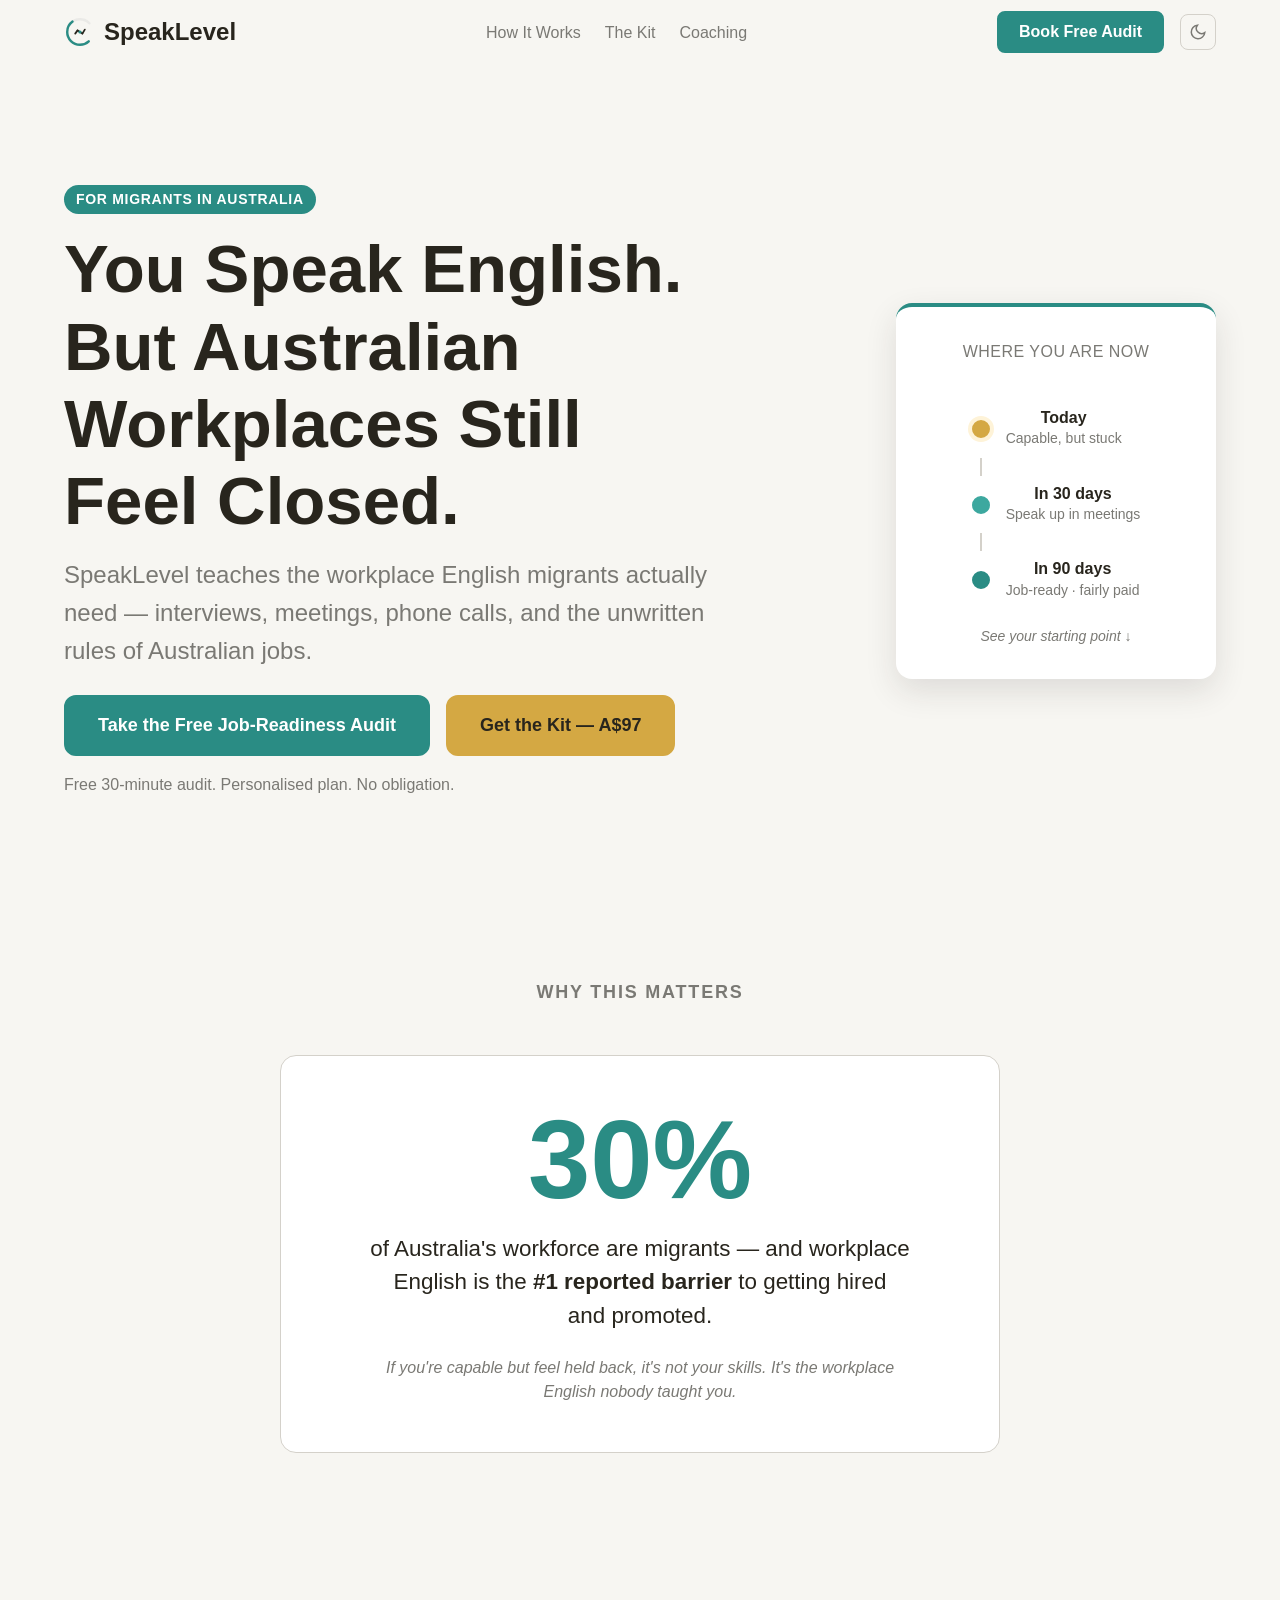
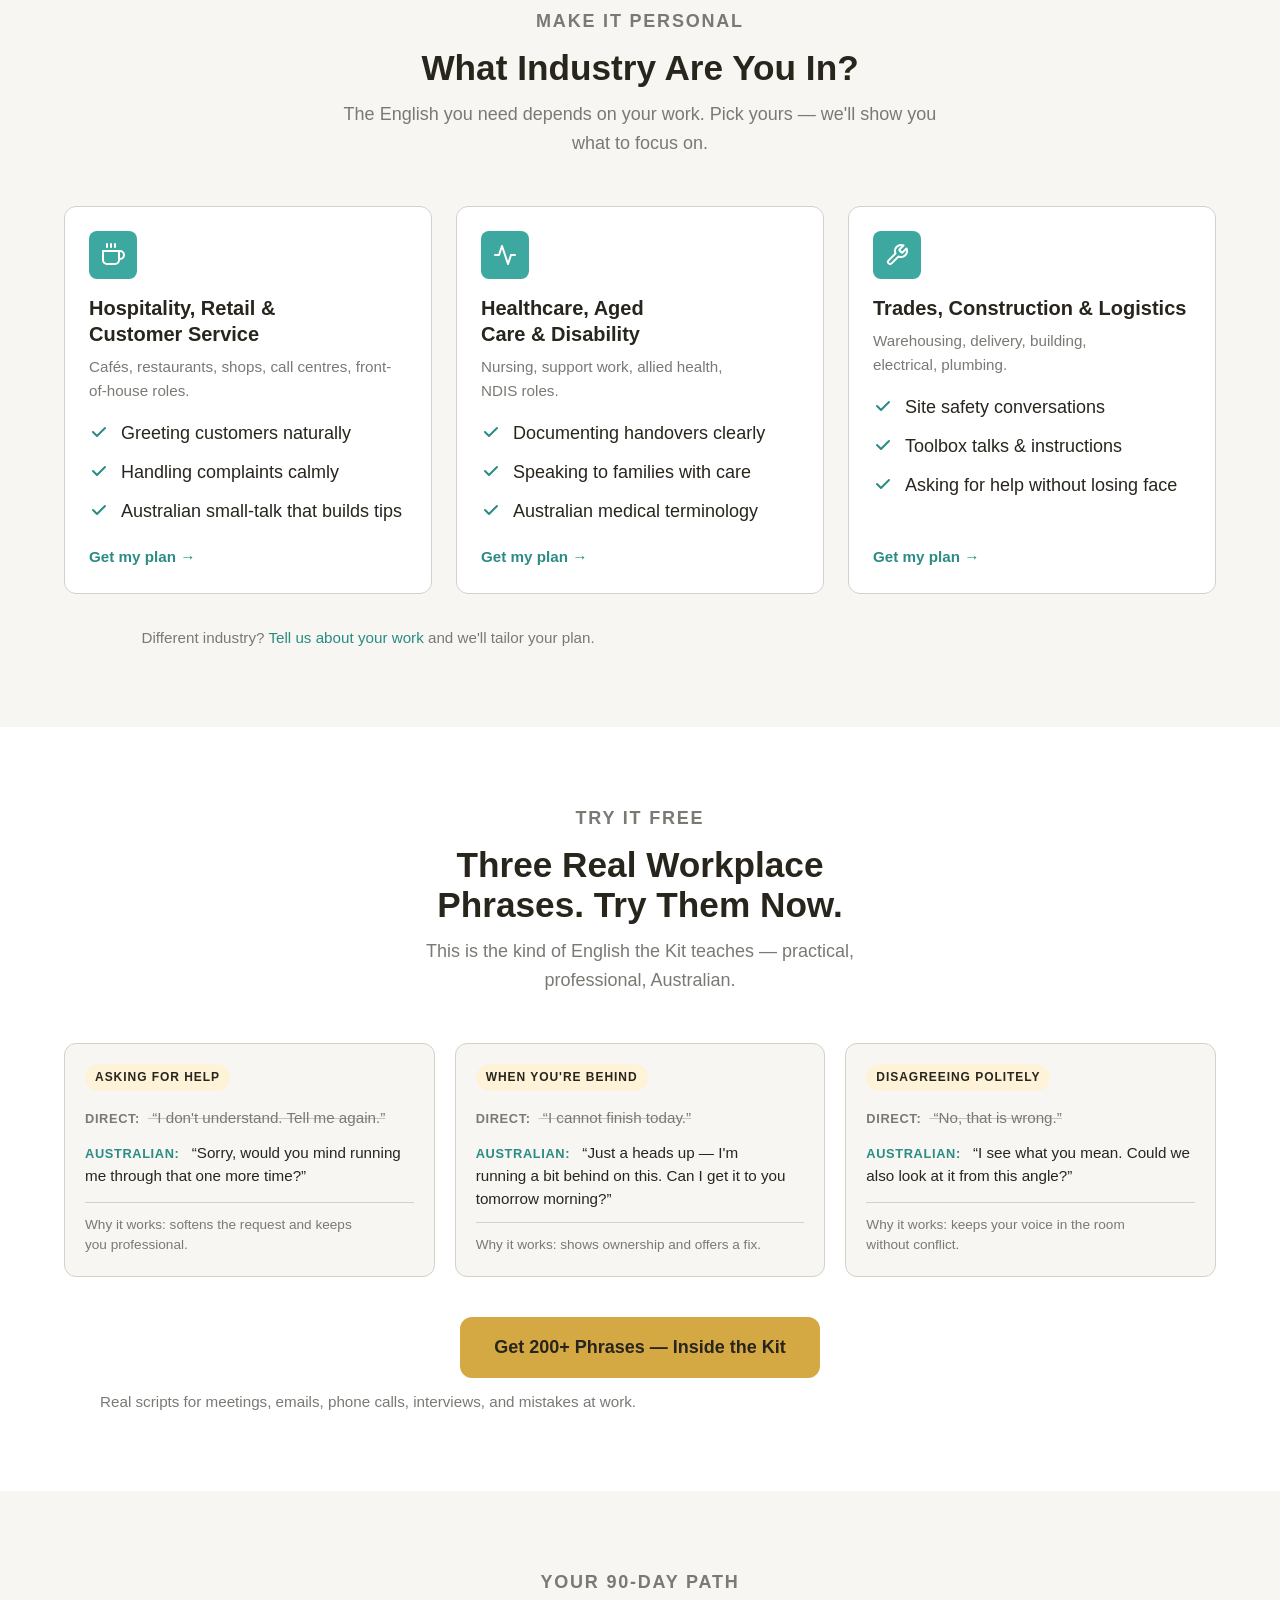
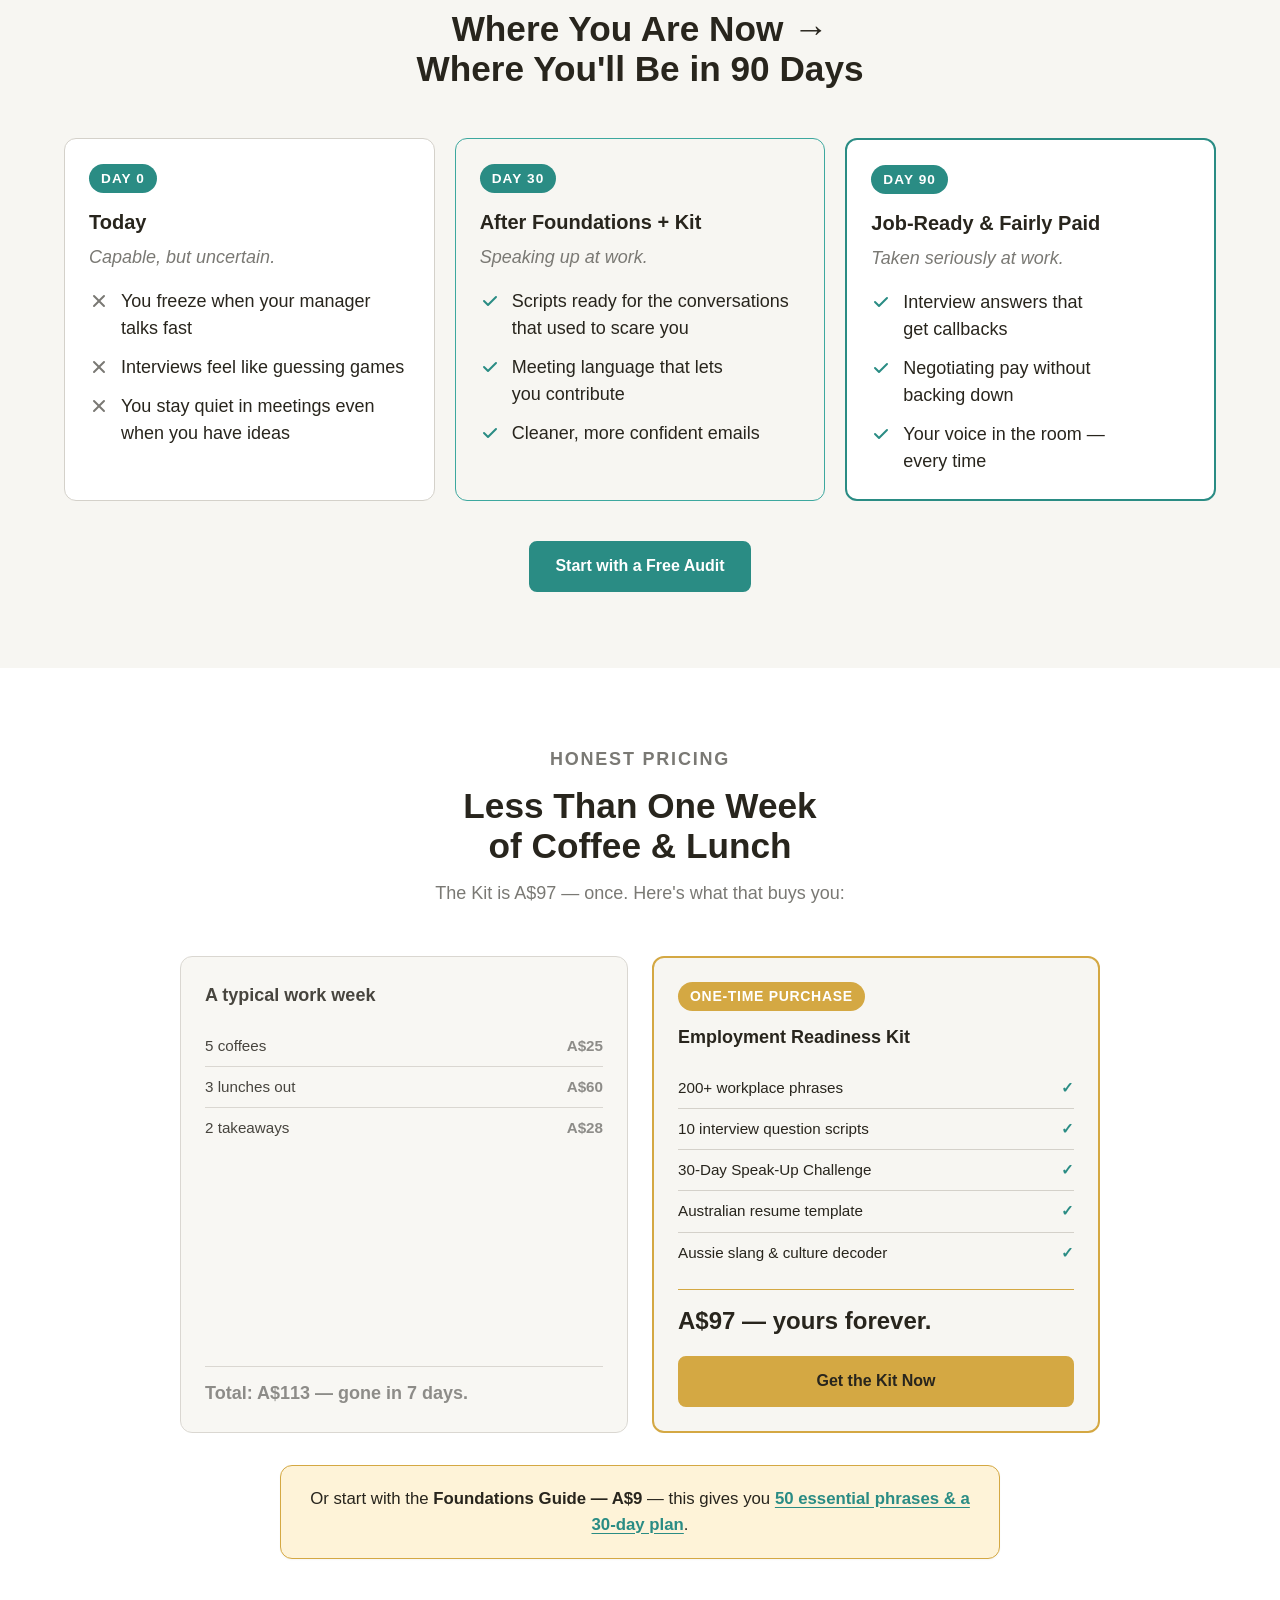
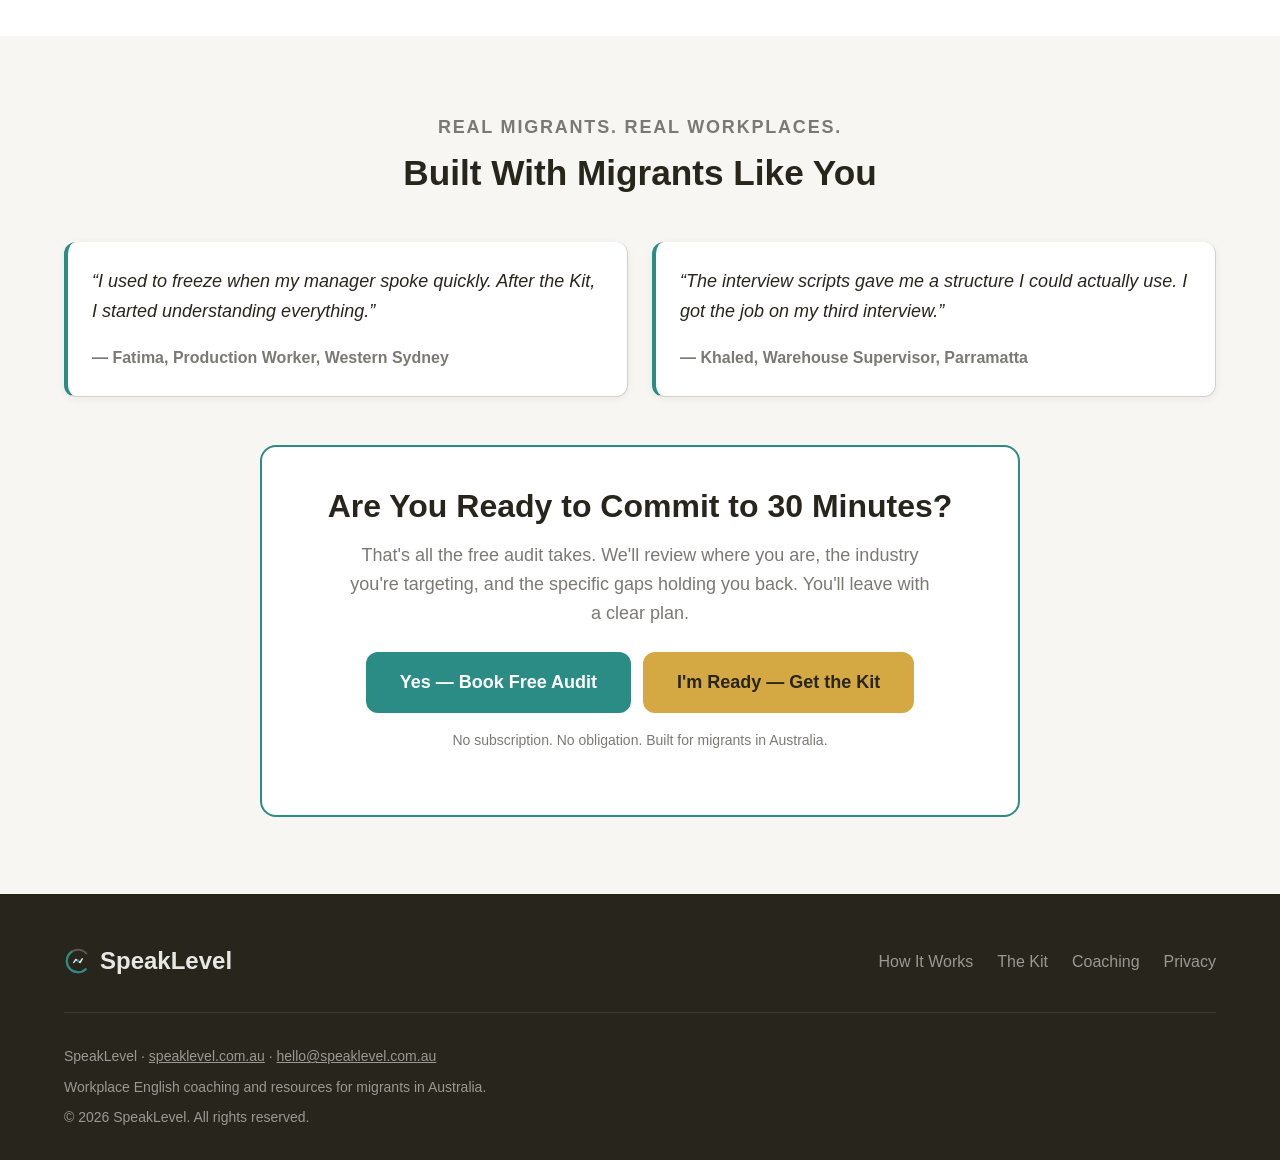
==== index.html @ ccb88ad9 "Baseline: current live speaklevel.com.au files (28 Apr 2026) Copied unchanged from cPanel public_htm" ====
<!DOCTYPE html>
<html lang="en">
<head>
  <meta charset="UTF-8">
  <meta name="viewport" content="width=device-width, initial-scale=1.0">
  <title>SpeakLevel — Workplace English for Migrants in Australia</title>
  <meta name="description" content="SpeakLevel helps migrants in Australia get job-ready with workplace English — interviews, meetings, phone calls, emails, and Australian workplace culture.">
  <meta property="og:title" content="SpeakLevel — Workplace English for Migrants in Australia">
  <meta property="og:description" content="Workplace English that gets migrants hired and fairly paid in Australia.">
  <meta property="og:type" content="website">
  <meta property="og:url" content="https://speaklevel.com.au">
  <link rel="stylesheet" href="https://api.fontshare.com/v2/css?f[]=cabinet-grotesk@500,700,800&f[]=satoshi@400,500,700&display=swap">
  <link rel="stylesheet" href="./style.css">
  <script type="application/ld+json">
  {
    "@context": "https://schema.org",
    "@type": "LocalBusiness",
    "name": "SpeakLevel",
    "url": "https://speaklevel.com.au",
    "email": "hello@speaklevel.com.au",
    "description": "Workplace English coaching and resources for migrants in Australia.",
    "areaServed": "Australia",
    "priceRange": "A$9–A$97"
  }
  </script>
</head>
<body>

  <!-- ===== NAV ===== -->
  <nav class="site-nav" aria-label="Main navigation">
    <div class="nav-inner">
      <a href="/" class="nav-logo" aria-label="SpeakLevel home">
        <svg width="32" height="32" viewBox="0 0 40 40" fill="none" aria-hidden="true">
          <circle cx="20" cy="20" r="16" fill="none" stroke="var(--color-border-strong,#ccc)" stroke-width="3" stroke-dasharray="75 26" stroke-dashoffset="-13" stroke-linecap="round" opacity="0.3"/>
          <circle cx="20" cy="20" r="16" fill="none" stroke="var(--color-primary)" stroke-width="3" stroke-dasharray="52 49" stroke-dashoffset="-13" stroke-linecap="round"/>
          <line x1="14" y1="22" x2="17" y2="18" stroke="currentColor" stroke-width="2.2" stroke-linecap="round"/>
          <line x1="17" y1="18" x2="23" y2="22" stroke="currentColor" stroke-width="2.2" stroke-linecap="round"/>
          <line x1="23" y1="22" x2="26" y2="17" stroke="currentColor" stroke-width="2.2" stroke-linecap="round"/>
          <circle cx="20" cy="20" r="2" fill="var(--color-primary)"/>
        </svg>
        <span>SpeakLevel</span>
      </a>
      <ul class="nav-links" role="list">
        <li><a href="#how-it-works">How It Works</a></li>
        <li><a href="./kit.html">The Kit</a></li>
        <li><a href="#coaching">Coaching</a></li>
      </ul>
      <div class="nav-right">
        <a href="https://calendly.com/hello-speaklevel/job-readiness-audit" target="_blank" rel="noopener noreferrer" class="btn btn--primary btn--nav">Book Free Audit</a>
        <button class="theme-toggle" data-theme-toggle aria-label="Switch to dark mode">
          <svg width="18" height="18" viewBox="0 0 24 24" fill="none" stroke="currentColor" stroke-width="2"><path d="M21 12.79A9 9 0 1 1 11.21 3 7 7 0 0 0 21 12.79z"/></svg>
        </button>
        <button class="hamburger" aria-label="Open menu" aria-expanded="false">
          <span></span><span></span><span></span>
        </button>
      </div>
    </div>
    <div class="mobile-menu" id="mobile-menu">
      <a href="#how-it-works" data-mobile-link>How It Works</a>
      <a href="./kit.html">The Kit</a>
      <a href="#coaching" data-mobile-link>Coaching</a>
      <a href="https://calendly.com/hello-speaklevel/job-readiness-audit" target="_blank" rel="noopener noreferrer">Book Free Audit</a>
    </div>
  </nav>

  <!-- ===== Booked-confirmation banner (only renders when ?booked=1 is in URL) ===== -->
  <div id="booked-banner" class="booked-banner" hidden role="status" aria-live="polite">
    <div class="booked-banner-inner">
      <span class="booked-banner-icon" aria-hidden="true">
        <svg width="22" height="22" viewBox="0 0 24 24" fill="none">
          <circle cx="12" cy="12" r="11" fill="#ffffff" opacity="0.18"/>
          <path d="M7 12.5l3.2 3.2L17 9" stroke="#ffffff" stroke-width="2.4" stroke-linecap="round" stroke-linejoin="round" fill="none"/>
        </svg>
      </span>
      <p class="booked-banner-text">
        <strong>You&rsquo;re booked.</strong> Your audit is locked in &mdash; check your email for the confirmation and calendar invite. See you on the call.
      </p>
      <button type="button" class="booked-banner-close" aria-label="Dismiss" data-booked-dismiss>&times;</button>
    </div>
  </div>

  <main>

    <!-- ===== SECTION 1: HERO — Mau Principle 1: frame problem + solution in first 3 screens ===== -->
    <section class="hero section-padding">
      <div class="container">
        <div class="hero-grid">
          <div class="hero-text">
            <span class="chip chip--teal" style="margin-bottom:var(--space-4)">For Migrants in Australia</span>
            <h1>You Speak English. But Australian Workplaces Still Feel Closed.</h1>
            <p class="hero-sub">SpeakLevel teaches the workplace English migrants actually need — interviews, meetings, phone calls, and the unwritten rules of Australian jobs.</p>
            <div class="hero-ctas">
              <a href="#audit" class="btn btn--primary btn--lg">Take the Free Job-Readiness Audit</a>
              <a href="./kit.html" class="btn btn--amber btn--lg">Get the Kit — A$97</a>
            </div>
            <p class="hero-small">Free 30-minute audit. Personalised plan. No obligation.</p>
          </div>
          <div class="hero-visual">
            <div class="hero-gauge-card">
              <p class="hero-gauge-label">Where You Are Now</p>
              <div class="hero-journey">
                <div class="hero-journey-row">
                  <span class="hero-journey-dot hero-journey-dot--current"></span>
                  <div class="hero-journey-text">
                    <span class="hero-journey-title">Today</span>
                    <span class="hero-journey-sub">Capable, but stuck</span>
                  </div>
                </div>
                <div class="hero-journey-line"></div>
                <div class="hero-journey-row">
                  <span class="hero-journey-dot hero-journey-dot--mid"></span>
                  <div class="hero-journey-text">
                    <span class="hero-journey-title">In 30 days</span>
                    <span class="hero-journey-sub">Speak up in meetings</span>
                  </div>
                </div>
                <div class="hero-journey-line"></div>
                <div class="hero-journey-row">
                  <span class="hero-journey-dot hero-journey-dot--end"></span>
                  <div class="hero-journey-text">
                    <span class="hero-journey-title">In 90 days</span>
                    <span class="hero-journey-sub">Job-ready &middot; fairly paid</span>
                  </div>
                </div>
              </div>
              <p class="hero-gauge-prompt">See your starting point &darr;</p>
            </div>
          </div>
        </div>
      </div>
    </section>

    <!-- ===== SECTION 2: AHA STAT — Mau Principle 2: aha moment in under 1 minute ===== -->
    <section class="aha-stat section-padding">
      <div class="container container--narrow">
        <div class="section-header">
          <p class="eyebrow">Why This Matters</p>
        </div>
        <div class="aha-card">
          <p class="aha-big">30%</p>
          <p class="aha-text">of Australia's workforce are migrants — and workplace English is the <strong>#1 reported barrier</strong> to getting hired and promoted.</p>
          <p class="aha-attrib">If you're capable but feel held back, it's not your skills. It's the workplace English nobody taught you.</p>
        </div>
      </div>
    </section>

    <!-- ===== SECTION 3: REFLECTIVE QUESTION — Mau Principles 3+4: make user convince themselves + reflect ===== -->
    <section id="industries" class="industries section-padding">
      <div class="container">
        <div class="section-header">
          <p class="eyebrow">Make It Personal</p>
          <h2>What Industry Are You In?</h2>
          <p>The English you need depends on your work. Pick yours — we'll show you what to focus on.</p>
        </div>
        <div class="industries-grid">

          <a href="./intake.html?industry=hospitality" class="industry-card">
            <div class="industry-icon" aria-hidden="true">
              <svg viewBox="0 0 24 24" fill="none" stroke="currentColor" stroke-width="2" stroke-linecap="round" stroke-linejoin="round"><path d="M18 8h1a4 4 0 010 8h-1"/><path d="M2 8h16v9a4 4 0 01-4 4H6a4 4 0 01-4-4V8z"/><line x1="6" y1="1" x2="6" y2="4"/><line x1="10" y1="1" x2="10" y2="4"/><line x1="14" y1="1" x2="14" y2="4"/></svg>
            </div>
            <h3>Hospitality, Retail &amp; Customer Service</h3>
            <p>Cafés, restaurants, shops, call centres, front-of-house roles.</p>
            <ul class="check-list" role="list">
              <li>Greeting customers naturally</li>
              <li>Handling complaints calmly</li>
              <li>Australian small-talk that builds tips</li>
            </ul>
            <span class="industry-cta">Get my plan <span aria-hidden="true">&rarr;</span></span>
          </a>

          <a href="./intake.html?industry=healthcare" class="industry-card">
            <div class="industry-icon" aria-hidden="true">
              <svg viewBox="0 0 24 24" fill="none" stroke="currentColor" stroke-width="2" stroke-linecap="round" stroke-linejoin="round"><path d="M22 12h-4l-3 9L9 3l-3 9H2"/></svg>
            </div>
            <h3>Healthcare, Aged Care &amp; Disability</h3>
            <p>Nursing, support work, allied health, NDIS roles.</p>
            <ul class="check-list" role="list">
              <li>Documenting handovers clearly</li>
              <li>Speaking to families with care</li>
              <li>Australian medical terminology</li>
            </ul>
            <span class="industry-cta">Get my plan <span aria-hidden="true">&rarr;</span></span>
          </a>

          <a href="./intake.html?industry=trades" class="industry-card">
            <div class="industry-icon" aria-hidden="true">
              <svg viewBox="0 0 24 24" fill="none" stroke="currentColor" stroke-width="2" stroke-linecap="round" stroke-linejoin="round"><path d="M14.7 6.3a1 1 0 000 1.4l1.6 1.6a1 1 0 001.4 0l3.77-3.77a6 6 0 01-7.94 7.94l-6.91 6.91a2.12 2.12 0 01-3-3l6.91-6.91a6 6 0 017.94-7.94l-3.76 3.76z"/></svg>
            </div>
            <h3>Trades, Construction &amp; Logistics</h3>
            <p>Warehousing, delivery, building, electrical, plumbing.</p>
            <ul class="check-list" role="list">
              <li>Site safety conversations</li>
              <li>Toolbox talks &amp; instructions</li>
              <li>Asking for help without losing face</li>
            </ul>
            <span class="industry-cta">Get my plan <span aria-hidden="true">&rarr;</span></span>
          </a>

        </div>
        <p class="industries-other">Different industry? <a href="./intake.html">Tell us about your work</a> and we'll tailor your plan.</p>
      </div>
    </section>

    <!-- ===== SECTION 4: TRY THE PRODUCT — Mau Principle 5: let user try main feature during onboarding ===== -->
    <section id="audit" class="try-product section-padding">
      <div class="container">
        <div class="section-header">
          <p class="eyebrow">Try It Free</p>
          <h2>Three Real Workplace Phrases. Try Them Now.</h2>
          <p>This is the kind of English the Kit teaches — practical, professional, Australian.</p>
        </div>
        <div class="try-grid">

          <div class="try-card">
            <span class="try-tag">Asking for help</span>
            <p class="try-phrase-bad"><span class="try-label">Direct:</span> &ldquo;I don't understand. Tell me again.&rdquo;</p>
            <p class="try-phrase-good"><span class="try-label">Australian:</span> &ldquo;Sorry, would you mind running me through that one more time?&rdquo;</p>
            <p class="try-why">Why it works: softens the request and keeps you professional.</p>
          </div>

          <div class="try-card">
            <span class="try-tag">When you're behind</span>
            <p class="try-phrase-bad"><span class="try-label">Direct:</span> &ldquo;I cannot finish today.&rdquo;</p>
            <p class="try-phrase-good"><span class="try-label">Australian:</span> &ldquo;Just a heads up — I'm running a bit behind on this. Can I get it to you tomorrow morning?&rdquo;</p>
            <p class="try-why">Why it works: shows ownership and offers a fix.</p>
          </div>

          <div class="try-card">
            <span class="try-tag">Disagreeing politely</span>
            <p class="try-phrase-bad"><span class="try-label">Direct:</span> &ldquo;No, that is wrong.&rdquo;</p>
            <p class="try-phrase-good"><span class="try-label">Australian:</span> &ldquo;I see what you mean. Could we also look at it from this angle?&rdquo;</p>
            <p class="try-why">Why it works: keeps your voice in the room without conflict.</p>
          </div>

        </div>
        <div class="try-cta-row">
          <a href="./kit.html" class="btn btn--amber btn--lg">Get 200+ Phrases — Inside the Kit</a>
          <p class="try-cta-sub">Real scripts for meetings, emails, phone calls, interviews, and mistakes at work.</p>
        </div>
      </div>
    </section>

    <!-- ===== SECTION 5: JOURNEY SUMMARY — Mau Principle 7: where you are → where you're going ===== -->
    <section id="how-it-works" class="journey section-padding">
      <div class="container">
        <div class="section-header">
          <p class="eyebrow">Your 90-Day Path</p>
          <h2>Where You Are Now &rarr; Where You'll Be in 90 Days</h2>
        </div>
        <div class="journey-grid">

          <div class="journey-stage">
            <span class="journey-stage-num">Day 0</span>
            <h3>Today</h3>
            <p class="journey-stage-mood">Capable, but uncertain.</p>
            <ul class="check-list check-list--grey" role="list">
              <li>You freeze when your manager talks fast</li>
              <li>Interviews feel like guessing games</li>
              <li>You stay quiet in meetings even when you have ideas</li>
            </ul>
          </div>

          <div class="journey-stage journey-stage--mid">
            <span class="journey-stage-num">Day 30</span>
            <h3>After Foundations + Kit</h3>
            <p class="journey-stage-mood">Speaking up at work.</p>
            <ul class="check-list" role="list">
              <li>Scripts ready for the conversations that used to scare you</li>
              <li>Meeting language that lets you contribute</li>
              <li>Cleaner, more confident emails</li>
            </ul>
          </div>

          <div class="journey-stage journey-stage--end">
            <span class="journey-stage-num">Day 90</span>
            <h3>Job-Ready &amp; Fairly Paid</h3>
            <p class="journey-stage-mood">Taken seriously at work.</p>
            <ul class="check-list" role="list">
              <li>Interview answers that get callbacks</li>
              <li>Negotiating pay without backing down</li>
              <li>Your voice in the room — every time</li>
            </ul>
          </div>

        </div>
        <div style="text-align:center; margin-top:var(--space-10)">
          <a href="https://calendly.com/hello-speaklevel/job-readiness-audit" target="_blank" rel="noopener noreferrer" class="btn btn--primary">Start with a Free Audit</a>
        </div>
      </div>
    </section>

    <!-- ===== SECTION 6: COST COMPARISON — Mau Principle 8: tell upfront it's paid + compare to familiar cost ===== -->
    <section class="cost-compare section-padding">
      <div class="container">
        <div class="section-header">
          <p class="eyebrow">Honest Pricing</p>
          <h2>Less Than One Week of Coffee &amp; Lunch</h2>
          <p>The Kit is A$97 — once. Here's what that buys you:</p>
        </div>
        <div class="cost-grid">

          <div class="cost-card cost-card--muted">
            <p class="cost-label">A typical work week</p>
            <ul class="cost-list" role="list">
              <li><span class="cost-item">5 coffees</span><span class="cost-amount">A$25</span></li>
              <li><span class="cost-item">3 lunches out</span><span class="cost-amount">A$60</span></li>
              <li><span class="cost-item">2 takeaways</span><span class="cost-amount">A$28</span></li>
            </ul>
            <p class="cost-total">Total: A$113 — gone in 7 days.</p>
          </div>

          <div class="cost-card cost-card--featured">
            <span class="chip chip--amber">One-Time Purchase</span>
            <p class="cost-label">Employment Readiness Kit</p>
            <ul class="cost-list" role="list">
              <li><span class="cost-item">200+ workplace phrases</span><span class="cost-check">&#10003;</span></li>
              <li><span class="cost-item">10 interview question scripts</span><span class="cost-check">&#10003;</span></li>
              <li><span class="cost-item">30-Day Speak-Up Challenge</span><span class="cost-check">&#10003;</span></li>
              <li><span class="cost-item">Australian resume template</span><span class="cost-check">&#10003;</span></li>
              <li><span class="cost-item">Aussie slang &amp; culture decoder</span><span class="cost-check">&#10003;</span></li>
            </ul>
            <p class="cost-total cost-total--featured">A$97 — yours forever.</p>
            <a href="./kit.html" class="btn btn--amber btn--full">Get the Kit Now</a>
          </div>

        </div>
        <div class="cost-foot-card">
          <p class="cost-foot-text">Or start with the <strong>Foundations Guide &mdash; A$9</strong> &mdash; this gives you <a href="https://payhip.com/b/gx4bk" target="_blank" rel="noopener noreferrer">50 essential phrases &amp; a 30-day plan</a>.</p>
        </div>
      </div>
    </section>

    <!-- ===== SECTION 7: SOCIAL PROOF + COMMITMENT — Mau Principle 9: end with social proof ===== -->
    <section id="coaching" class="proof-commit section-padding">
      <div class="container">
        <div class="section-header">
          <p class="eyebrow">Real Migrants. Real Workplaces.</p>
          <h2>Built With Migrants Like You</h2>
        </div>

        <div class="testimonials-grid">
          <div class="card card--teal-left testimonial-card">
            <blockquote>&ldquo;I used to freeze when my manager spoke quickly. After the Kit, I started understanding everything.&rdquo;</blockquote>
            <cite>— Fatima, Production Worker, Western Sydney</cite>
          </div>
          <div class="card card--teal-left testimonial-card">
            <blockquote>&ldquo;The interview scripts gave me a structure I could actually use. I got the job on my third interview.&rdquo;</blockquote>
            <cite>— Khaled, Warehouse Supervisor, Parramatta</cite>
          </div>
        </div>

        <div class="commit-card">
          <h3>Are You Ready to Commit to 30 Minutes?</h3>
          <p>That's all the free audit takes. We'll review where you are, the industry you're targeting, and the specific gaps holding you back. You'll leave with a clear plan.</p>
          <div class="final-cta-buttons">
            <a href="https://calendly.com/hello-speaklevel/job-readiness-audit" target="_blank" rel="noopener noreferrer" class="btn btn--primary btn--lg">Yes — Book Free Audit</a>
            <a href="./kit.html" class="btn btn--amber btn--lg">I'm Ready — Get the Kit</a>
          </div>
          <p class="commit-foot">No subscription. No obligation. Built for migrants in Australia.</p>
        </div>

      </div>
    </section>

  </main>

  <!-- ===== FOOTER ===== -->
  <footer class="site-footer">
    <div class="container">
      <div class="footer-top">
        <a href="/" class="footer-logo" aria-label="SpeakLevel home">
          <svg width="28" height="28" viewBox="0 0 40 40" fill="none" aria-hidden="true">
            <circle cx="20" cy="20" r="16" fill="none" stroke="var(--color-border-strong,#ccc)" stroke-width="3" stroke-dasharray="75 26" stroke-dashoffset="-13" stroke-linecap="round" opacity="0.3"/>
            <circle cx="20" cy="20" r="16" fill="none" stroke="var(--color-primary)" stroke-width="3" stroke-dasharray="52 49" stroke-dashoffset="-13" stroke-linecap="round"/>
            <line x1="14" y1="22" x2="17" y2="18" stroke="currentColor" stroke-width="2.2" stroke-linecap="round"/>
            <line x1="17" y1="18" x2="23" y2="22" stroke="currentColor" stroke-width="2.2" stroke-linecap="round"/>
            <line x1="23" y1="22" x2="26" y2="17" stroke="currentColor" stroke-width="2.2" stroke-linecap="round"/>
            <circle cx="20" cy="20" r="2" fill="var(--color-primary)"/>
          </svg>
          <span>SpeakLevel</span>
        </a>
        <ul class="footer-links" role="list">
          <li><a href="#how-it-works">How It Works</a></li>
          <li><a href="./kit.html">The Kit</a></li>
          <li><a href="#coaching">Coaching</a></li>
          <li><a href="#">Privacy</a></li>
        </ul>
      </div>
      <div class="footer-bottom">
        <p>SpeakLevel &middot; <a href="https://speaklevel.com.au" target="_blank" rel="noopener noreferrer">speaklevel.com.au</a> &middot; <a href="mailto:hello@speaklevel.com.au">hello@speaklevel.com.au</a></p>
        <p>Workplace English coaching and resources for migrants in Australia.</p>
        <p>&copy; 2026 SpeakLevel. All rights reserved.</p>
      </div>
    </div>
  </footer>

  <script src="./app.js" defer></script>
</body>
</html>
---- style.css ----
/* =============================================
   SPEAKLEVEL — style.css
   ============================================= */

/* ----- 1. DESIGN TOKENS ----- */
:root {
  /* Type scale */
  --text-xs: clamp(0.75rem, 0.7rem + 0.25vw, 0.875rem);
  --text-sm: clamp(0.875rem, 0.8rem + 0.35vw, 1rem);
  --text-base: clamp(1rem, 0.95rem + 0.25vw, 1.125rem);
  --text-lg: clamp(1.125rem, 1rem + 0.75vw, 1.5rem);
  --text-xl: clamp(1.5rem, 1.2rem + 1.25vw, 2.25rem);
  --text-2xl: clamp(2rem, 1.2rem + 2.5vw, 3.5rem);
  --text-3xl: clamp(2.5rem, 1rem + 4vw, 5rem);

  /* Spacing (4px base) */
  --space-1: 0.25rem;
  --space-2: 0.5rem;
  --space-3: 0.75rem;
  --space-4: 1rem;
  --space-5: 1.25rem;
  --space-6: 1.5rem;
  --space-8: 2rem;
  --space-10: 2.5rem;
  --space-12: 3rem;
  --space-16: 4rem;
  --space-20: 5rem;
  --space-24: 6rem;
  --space-32: 8rem;

  /* Fonts */
  --font-display: 'Cabinet Grotesk', 'Inter', sans-serif;
  --font-body: 'Satoshi', 'Inter', sans-serif;

  /* Radius */
  --radius-sm: 0.375rem;
  --radius-md: 0.5rem;
  --radius-lg: 0.75rem;
  --radius-xl: 1rem;
  --radius-full: 9999px;

  /* Transitions */
  --transition-interactive: 180ms cubic-bezier(0.16, 1, 0.3, 1);
  --transition-smooth: 350ms cubic-bezier(0.16, 1, 0.3, 1);

  /* Content widths */
  --content-narrow: 640px;
  --content-default: 960px;
  --content-wide: 1200px;
}

/* ----- LIGHT MODE TOKENS ----- */
:root,
[data-theme="light"] {
  --color-bg: #F7F6F2;
  --color-surface: #FFFFFF;
  --color-surface-alt: #F7F6F2;
  --color-teal-wash: #E6F2F0;
  --color-teal-wash-deep: #CCDEDA;
  --color-text: #28251D;
  --color-text-muted: #7A7974;
  --color-text-inverse: #FFFFFF;
  --color-primary: #2A8C84;
  --color-primary-light: #3DA89F;
  --color-primary-hover: #237a73;
  --color-amber: #D4A843;
  --color-amber-hover: #bf962f;
  --color-amber-light: #FEF3D8;
  --color-border: #D4D1CA;
  --color-footer-bg: #28251D;
  --color-footer-text: #E8E7E4;
  --color-footer-muted: #9A9891;

  --shadow-sm: 0 1px 3px rgba(40, 37, 29, 0.06);
  --shadow-md: 0 4px 12px rgba(40, 37, 29, 0.08);
  --shadow-lg: 0 12px 32px rgba(40, 37, 29, 0.12);
  --shadow-card: 0 2px 8px rgba(40, 37, 29, 0.06);
  --shadow-card-hover: 0 8px 24px rgba(40, 37, 29, 0.1);
}

/* ----- 2. DARK MODE TOKEN OVERRIDES ----- */
[data-theme="dark"] {
  --color-bg: #171614;
  --color-surface: #1C1B19;
  --color-surface-alt: #1C1B19;
  --color-teal-wash: #1a2625;
  --color-teal-wash-deep: #1e2d2b;
  --color-text: #CDCCCA;
  --color-text-muted: #797876;
  --color-text-inverse: #171614;
  --color-primary: #4FA8A3;
  --color-primary-light: #5fbdb7;
  --color-primary-hover: #3d9690;
  --color-amber: #E8AF34;
  --color-amber-hover: #d49e26;
  --color-amber-light: #2d2618;
  --color-border: #393836;
  --color-footer-bg: #111110;
  --color-footer-text: #CDCCCA;
  --color-footer-muted: #5a5957;

  --shadow-sm: 0 1px 3px rgba(0, 0, 0, 0.2);
  --shadow-md: 0 4px 12px rgba(0, 0, 0, 0.3);
  --shadow-lg: 0 12px 32px rgba(0, 0, 0, 0.4);
  --shadow-card: 0 2px 8px rgba(0, 0, 0, 0.2);
  --shadow-card-hover: 0 8px 24px rgba(0, 0, 0, 0.35);
}

/* ----- 3. SYSTEM PREFERENCE FALLBACK ----- */
@media (prefers-color-scheme: dark) {
  :root:not([data-theme]) {
    --color-bg: #171614;
    --color-surface: #1C1B19;
    --color-surface-alt: #1C1B19;
    --color-teal-wash: #1a2625;
    --color-teal-wash-deep: #1e2d2b;
    --color-text: #CDCCCA;
    --color-text-muted: #797876;
    --color-text-inverse: #171614;
    --color-primary: #4FA8A3;
    --color-primary-light: #5fbdb7;
    --color-primary-hover: #3d9690;
    --color-amber: #E8AF34;
    --color-amber-hover: #d49e26;
    --color-amber-light: #2d2618;
    --color-border: #393836;
    --color-footer-bg: #111110;
    --color-footer-text: #CDCCCA;
    --color-footer-muted: #5a5957;

    --shadow-sm: 0 1px 3px rgba(0, 0, 0, 0.2);
    --shadow-md: 0 4px 12px rgba(0, 0, 0, 0.3);
    --shadow-lg: 0 12px 32px rgba(0, 0, 0, 0.4);
    --shadow-card: 0 2px 8px rgba(0, 0, 0, 0.2);
    --shadow-card-hover: 0 8px 24px rgba(0, 0, 0, 0.35);
  }
}

/* ----- 4. BASE RESET ----- */
*, *::before, *::after {
  box-sizing: border-box;
  margin: 0;
  padding: 0;
}

html {
  -moz-text-size-adjust: none;
  -webkit-text-size-adjust: none;
  text-size-adjust: none;
  -webkit-font-smoothing: antialiased;
  -moz-osx-font-smoothing: grayscale;
  text-rendering: optimizeLegibility;
  scroll-behavior: smooth;
  hanging-punctuation: first last;
  scroll-padding-top: 5rem;
}

body {
  min-height: 100dvh;
  line-height: 1.6;
  font-family: var(--font-body);
  font-size: var(--text-base);
  color: var(--color-text);
  background-color: var(--color-bg);
}

img, picture, video, canvas, svg { display: block; max-width: 100%; height: auto; }
ul[role="list"], ol[role="list"] { list-style: none; }
input, button, textarea, select { font: inherit; color: inherit; }

h1, h2, h3, h4, h5, h6 {
  text-wrap: balance;
  line-height: 1.15;
  font-family: var(--font-display);
}

p, li, figcaption {
  text-wrap: pretty;
  max-width: 72ch;
}

::selection {
  background: rgba(42, 140, 132, 0.2);
  color: var(--color-text);
}

:focus-visible {
  outline: 2px solid var(--color-primary);
  outline-offset: 3px;
  border-radius: var(--radius-sm);
}

@media (prefers-reduced-motion: reduce) {
  *, *::before, *::after {
    animation-duration: 0.01ms !important;
    animation-iteration-count: 1 !important;
    transition-duration: 0.01ms !important;
    scroll-behavior: auto !important;
  }
}

button { cursor: pointer; background: none; border: none; }
a { color: var(--color-primary); text-decoration: none; }
a:hover { text-decoration: underline; }

a, button, [role="button"], [role="link"], input, textarea, select {
  transition:
    color var(--transition-interactive),
    background var(--transition-interactive),
    border-color var(--transition-interactive),
    box-shadow var(--transition-interactive),
    transform var(--transition-interactive);
}

.sr-only {
  position: absolute; width: 1px; height: 1px; padding: 0; margin: -1px;
  overflow: hidden; clip: rect(0,0,0,0); white-space: nowrap; border-width: 0;
}

/* ----- 5. TYPOGRAPHY ----- */
.font-display { font-family: var(--font-display); }
.font-body { font-family: var(--font-body); }
.text-xs { font-size: var(--text-xs); }
.text-sm { font-size: var(--text-sm); }
.text-base { font-size: var(--text-base); }
.text-lg { font-size: var(--text-lg); }
.text-xl { font-size: var(--text-xl); }
.text-2xl { font-size: var(--text-2xl); }
.text-3xl { font-size: var(--text-3xl); }
.fw-400 { font-weight: 400; }
.fw-500 { font-weight: 500; }
.fw-700 { font-weight: 700; }
.fw-800 { font-weight: 800; }
.text-muted { color: var(--color-text-muted); }
.text-center { text-align: center; }

/* ----- 6. LAYOUT UTILITIES ----- */
.container {
  width: 100%;
  max-width: var(--content-wide);
  margin-inline: auto;
  padding-inline: var(--space-6);
}

.container--narrow {
  max-width: var(--content-default);
}

.section-padding {
  padding-block: clamp(var(--space-12), 6vw, var(--space-24));
}

.flex { display: flex; }
.flex-col { flex-direction: column; }
.items-center { align-items: center; }
.justify-center { justify-content: center; }
.justify-between { justify-content: space-between; }
.gap-2 { gap: var(--space-2); }
.gap-3 { gap: var(--space-3); }
.gap-4 { gap: var(--space-4); }
.gap-6 { gap: var(--space-6); }
.gap-8 { gap: var(--space-8); }

.grid-2 {
  display: grid;
  grid-template-columns: 1fr 1fr;
  gap: var(--space-8);
}

.grid-3 {
  display: grid;
  grid-template-columns: repeat(3, 1fr);
  gap: var(--space-6);
}

/* ----- 7. COMPONENTS ----- */

/* --- Nav --- */
.site-nav {
  position: sticky;
  top: 0;
  z-index: 100;
  background: var(--color-bg);
  border-bottom: 1px solid transparent;
  transition: border-color 0.3s, background 0.3s, box-shadow 0.3s;
}

.site-nav.scrolled {
  border-bottom-color: var(--color-border);
  box-shadow: var(--shadow-sm);
  background: color-mix(in srgb, var(--color-bg) 92%, transparent);
  backdrop-filter: blur(12px);
  -webkit-backdrop-filter: blur(12px);
}

.nav-inner {
  display: flex;
  align-items: center;
  justify-content: space-between;
  height: 4rem;
  max-width: var(--content-wide);
  margin-inline: auto;
  padding-inline: var(--space-6);
}

.nav-logo {
  display: flex;
  align-items: center;
  gap: var(--space-2);
  text-decoration: none;
  color: var(--color-text);
  font-family: var(--font-display);
  font-weight: 700;
  font-size: var(--text-lg);
}

.nav-logo:hover { text-decoration: none; }

.nav-logo svg { flex-shrink: 0; }

.nav-links {
  display: flex;
  align-items: center;
  gap: var(--space-6);
  list-style: none;
}

.nav-links a {
  font-size: var(--text-sm);
  font-weight: 500;
  color: var(--color-text-muted);
  text-decoration: none;
  transition: color var(--transition-interactive);
}

.nav-links a:hover {
  color: var(--color-text);
  text-decoration: none;
}

.nav-right {
  display: flex;
  align-items: center;
  gap: var(--space-4);
}

.theme-toggle {
  display: flex;
  align-items: center;
  justify-content: center;
  width: 2.25rem;
  height: 2.25rem;
  border-radius: var(--radius-md);
  color: var(--color-text-muted);
  cursor: pointer;
  border: 1px solid var(--color-border);
  background: transparent;
}

.theme-toggle:hover {
  color: var(--color-text);
  border-color: var(--color-text-muted);
}

.hamburger {
  display: none;
  flex-direction: column;
  gap: 5px;
  width: 2.25rem;
  height: 2.25rem;
  align-items: center;
  justify-content: center;
  background: none;
  border: none;
  cursor: pointer;
  padding: 0;
}

.hamburger span {
  display: block;
  width: 20px;
  height: 2px;
  background: var(--color-text);
  border-radius: 2px;
  transition: transform 0.3s, opacity 0.3s;
}

.hamburger.active span:nth-child(1) { transform: translateY(7px) rotate(45deg); }
.hamburger.active span:nth-child(2) { opacity: 0; }
.hamburger.active span:nth-child(3) { transform: translateY(-7px) rotate(-45deg); }

.mobile-menu {
  display: none;
  position: fixed;
  top: 4rem;
  left: 0;
  right: 0;
  bottom: 0;
  background: var(--color-bg);
  z-index: 99;
  padding: var(--space-8) var(--space-6);
  flex-direction: column;
  gap: var(--space-6);
}

.mobile-menu.open { display: flex; }

.mobile-menu a {
  font-family: var(--font-display);
  font-size: var(--text-lg);
  font-weight: 500;
  color: var(--color-text);
  text-decoration: none;
  padding: var(--space-3) 0;
  border-bottom: 1px solid var(--color-border);
}

.mobile-menu a:hover { color: var(--color-primary); text-decoration: none; }

/* --- Buttons --- */
.btn {
  display: inline-flex;
  align-items: center;
  justify-content: center;
  gap: var(--space-2);
  font-family: var(--font-body);
  font-weight: 600;
  font-size: var(--text-sm);
  padding: var(--space-3) var(--space-6);
  border-radius: var(--radius-md);
  text-decoration: none;
  cursor: pointer;
  border: 2px solid transparent;
  line-height: 1.4;
  white-space: nowrap;
  transition: all var(--transition-interactive);
}

.btn:hover { text-decoration: none; transform: translateY(-1px); }

.btn--primary {
  background: var(--color-primary);
  color: #fff;
  border-color: var(--color-primary);
}
.btn--primary:hover {
  background: var(--color-primary-hover);
  border-color: var(--color-primary-hover);
}

.btn--amber {
  background: var(--color-amber);
  color: #28251D;
  border-color: var(--color-amber);
}
.btn--amber:hover {
  background: var(--color-amber-hover);
  border-color: var(--color-amber-hover);
}

.btn--outline {
  background: transparent;
  color: var(--color-primary);
  border-color: var(--color-primary);
}
.btn--outline:hover {
  background: var(--color-primary);
  color: #fff;
}

.btn--lg {
  font-size: var(--text-base);
  padding: var(--space-4) var(--space-8);
  border-radius: var(--radius-lg);
}

.btn--full { width: 100%; }

.btn--nav {
  font-size: var(--text-sm);
  padding: var(--space-2) var(--space-5);
}

/* --- Cards --- */
.card {
  background: var(--color-surface);
  border: 1px solid var(--color-border);
  border-radius: var(--radius-lg);
  padding: var(--space-8);
  box-shadow: var(--shadow-card);
  transition: box-shadow var(--transition-smooth), transform var(--transition-smooth);
}

.card:hover {
  box-shadow: var(--shadow-card-hover);
}

.card--teal-border {
  border-top: 4px solid var(--color-primary);
}

.card--amber-border {
  border-top: 4px solid var(--color-amber);
}

.card--teal-left {
  border-left: 4px solid var(--color-primary);
  border-top: none;
}

.card--featured {
  border: 2px solid var(--color-primary);
  box-shadow: var(--shadow-md);
  transform: scale(1.02);
}

.card--featured:hover {
  transform: scale(1.03);
}

/* --- Chips / Badges --- */
.chip {
  display: inline-flex;
  align-items: center;
  font-family: var(--font-body);
  font-size: var(--text-xs);
  font-weight: 700;
  letter-spacing: 0.05em;
  text-transform: uppercase;
  padding: var(--space-1) var(--space-3);
  border-radius: var(--radius-full);
  line-height: 1.5;
}

.chip--teal {
  background: var(--color-primary);
  color: #fff;
}

.chip--amber {
  background: var(--color-amber);
  color: #fff;
}

.chip--free {
  background: var(--color-teal-wash);
  color: var(--color-primary);
}

.stat-pill {
  display: inline-flex;
  align-items: center;
  font-size: var(--text-sm);
  font-weight: 500;
  padding: var(--space-2) var(--space-4);
  border-radius: var(--radius-full);
  background: var(--color-amber);
  color: #28251D;
  line-height: 1.4;
}

/* Teal-wash variant — no amber, clean teal card style matching image 5 */
.stat-pill--teal {
  background: var(--color-teal-wash);
  color: var(--color-text);
  border-radius: var(--radius-md);
  padding: var(--space-3) var(--space-5);
  font-weight: 500;
  display: block;
  border-left: 3px solid var(--color-primary);
}

/* --- Check lists --- */
.check-list {
  list-style: none;
  display: flex;
  flex-direction: column;
  gap: var(--space-3);
}

.check-list li {
  display: flex;
  align-items: flex-start;
  gap: var(--space-3);
  font-size: var(--text-base);
  line-height: 1.5;
}

.check-list li::before {
  content: '';
  flex-shrink: 0;
  width: 1.25rem;
  height: 1.25rem;
  margin-top: 0.15rem;
  background: var(--color-primary);
  -webkit-mask: url("data:image/svg+xml,%3Csvg xmlns='http://www.w3.org/2000/svg' viewBox='0 0 20 20' fill='currentColor'%3E%3Cpath fill-rule='evenodd' d='M16.707 5.293a1 1 0 010 1.414l-8 8a1 1 0 01-1.414 0l-4-4a1 1 0 011.414-1.414L8 12.586l7.293-7.293a1 1 0 011.414 0z' clip-rule='evenodd'/%3E%3C/svg%3E") center / contain no-repeat;
  mask: url("data:image/svg+xml,%3Csvg xmlns='http://www.w3.org/2000/svg' viewBox='0 0 20 20' fill='currentColor'%3E%3Cpath fill-rule='evenodd' d='M16.707 5.293a1 1 0 010 1.414l-8 8a1 1 0 01-1.414 0l-4-4a1 1 0 011.414-1.414L8 12.586l7.293-7.293a1 1 0 011.414 0z' clip-rule='evenodd'/%3E%3C/svg%3E") center / contain no-repeat;
}

.check-list--amber li::before {
  background: var(--color-amber);
}

.check-list--grey li::before {
  background: var(--color-text-muted);
  -webkit-mask-image: url("data:image/svg+xml,%3Csvg xmlns='http://www.w3.org/2000/svg' viewBox='0 0 20 20' fill='currentColor'%3E%3Cpath fill-rule='evenodd' d='M4.293 4.293a1 1 0 011.414 0L10 8.586l4.293-4.293a1 1 0 111.414 1.414L11.414 10l4.293 4.293a1 1 0 01-1.414 1.414L10 11.414l-4.293 4.293a1 1 0 01-1.414-1.414L8.586 10 4.293 5.707a1 1 0 010-1.414z' clip-rule='evenodd'/%3E%3C/svg%3E");
  mask-image: url("data:image/svg+xml,%3Csvg xmlns='http://www.w3.org/2000/svg' viewBox='0 0 20 20' fill='currentColor'%3E%3Cpath fill-rule='evenodd' d='M4.293 4.293a1 1 0 011.414 0L10 8.586l4.293-4.293a1 1 0 111.414 1.414L11.414 10l4.293 4.293a1 1 0 01-1.414 1.414L10 11.414l-4.293 4.293a1 1 0 01-1.414-1.414L8.586 10 4.293 5.707a1 1 0 010-1.414z' clip-rule='evenodd'/%3E%3C/svg%3E");
}

/* --- Eyebrow --- */
.eyebrow {
  font-family: var(--font-body);
  font-size: var(--text-xs);
  font-weight: 700;
  letter-spacing: 0.1em;
  text-transform: uppercase;
  color: var(--color-primary);
  margin-bottom: var(--space-3);
}

/* --- Section header --- */
.section-header {
  text-align: center;
  max-width: 640px;
  margin-inline: auto;
  margin-bottom: var(--space-12);
}

.section-header h2 {
  font-size: var(--text-xl);
  font-weight: 700;
  margin-bottom: var(--space-3);
}

.section-header p {
  font-size: var(--text-base);
  color: var(--color-text-muted);
  max-width: 60ch;
  margin-inline: auto;
}

/* --- Accordion --- */
.accordion-item {
  border-bottom: 1px solid var(--color-border);
}

.accordion-trigger {
  display: flex;
  align-items: center;
  justify-content: space-between;
  width: 100%;
  padding: var(--space-5) 0;
  font-family: var(--font-body);
  font-size: var(--text-base);
  font-weight: 600;
  color: var(--color-text);
  text-align: left;
  cursor: pointer;
  background: none;
  border: none;
}

.accordion-trigger::after {
  content: '';
  flex-shrink: 0;
  width: 1.25rem;
  height: 1.25rem;
  background: var(--color-text-muted);
  -webkit-mask: url("data:image/svg+xml,%3Csvg xmlns='http://www.w3.org/2000/svg' viewBox='0 0 20 20' fill='currentColor'%3E%3Cpath fill-rule='evenodd' d='M5.293 7.293a1 1 0 011.414 0L10 10.586l3.293-3.293a1 1 0 111.414 1.414l-4 4a1 1 0 01-1.414 0l-4-4a1 1 0 010-1.414z' clip-rule='evenodd'/%3E%3C/svg%3E") center / contain no-repeat;
  mask: url("data:image/svg+xml,%3Csvg xmlns='http://www.w3.org/2000/svg' viewBox='0 0 20 20' fill='currentColor'%3E%3Cpath fill-rule='evenodd' d='M5.293 7.293a1 1 0 011.414 0L10 10.586l3.293-3.293a1 1 0 111.414 1.414l-4 4a1 1 0 01-1.414 0l-4-4a1 1 0 010-1.414z' clip-rule='evenodd'/%3E%3C/svg%3E") center / contain no-repeat;
  transition: transform 0.3s;
}

.accordion-item.open .accordion-trigger::after {
  transform: rotate(180deg);
}

.accordion-content {
  max-height: 0;
  overflow: hidden;
  transition: max-height 0.35s ease, padding 0.35s ease;
}

.accordion-item.open .accordion-content {
  max-height: 500px;
}

.accordion-content-inner {
  padding-bottom: var(--space-5);
  color: var(--color-text-muted);
  font-size: var(--text-base);
  line-height: 1.7;
}

/* ----- 8. SECTION STYLES ----- */

/* -- Hero -- */
.hero {
  min-height: calc(100dvh - 4rem);
  display: flex;
  align-items: center;
  background: var(--color-bg);
  padding-block: var(--space-16) var(--space-12);
}

.hero-grid {
  display: grid;
  grid-template-columns: 1.5fr 1fr;
  gap: var(--space-12);
  align-items: center;
}

.hero-text h1 {
  font-size: var(--text-3xl);
  font-weight: 800;
  margin-bottom: var(--space-4);
  color: var(--color-text);
}

.hero-sub {
  font-size: var(--text-lg);
  color: var(--color-text-muted);
  margin-bottom: var(--space-6);
  max-width: 50ch;
}

.hero-ctas {
  display: flex;
  flex-wrap: wrap;
  gap: var(--space-4);
  margin-bottom: var(--space-4);
}

.hero-small {
  font-size: var(--text-sm);
  color: var(--color-text-muted);
}

.hero-small a { color: var(--color-primary); text-decoration: underline; }

/* Hero gauge card — replaces static score-card-visual */
.hero-gauge-card {
  background: var(--color-surface);
  border-top: 4px solid var(--color-primary);
  border-radius: var(--radius-xl);
  padding: var(--space-8) var(--space-6);
  box-shadow: var(--shadow-lg);
  max-width: 320px;
  margin-left: auto;
  display: flex;
  flex-direction: column;
  align-items: center;
  text-align: center;
}

.hero-gauge-label {
  font-size: var(--text-sm);
  color: var(--color-text-muted);
  font-weight: 500;
  margin-bottom: var(--space-3);
  letter-spacing: 0.03em;
  text-transform: uppercase;
}

.hero-gauge {
  position: relative;
  width: 160px;
  height: 160px;
  margin-bottom: var(--space-4);
}

.hero-gauge-svg {
  width: 100%;
  height: 100%;
}

.hero-gauge-arc {
  transition: stroke-dashoffset 1.4s cubic-bezier(0.16, 1, 0.3, 1);
}

.hero-gauge-center {
  position: absolute;
  inset: 0;
  display: flex;
  flex-direction: column;
  align-items: center;
  justify-content: center;
  pointer-events: none;
}

.hero-gauge-score {
  font-family: var(--font-display);
  font-size: 2.25rem;
  font-weight: 800;
  color: var(--color-text);
  line-height: 1;
}

.hero-gauge-out-of {
  font-size: var(--text-sm);
  color: var(--color-text-muted);
  font-weight: 500;
  margin-top: 2px;
}

.hero-gauge-badge {
  margin-bottom: var(--space-2);
}

.hero-gauge-sublabel {
  font-size: var(--text-sm);
  color: var(--color-primary);
  font-weight: 600;
  margin-bottom: var(--space-4);
}

/* Level dots */
.hero-gauge-dots {
  display: flex;
  gap: var(--space-2);
  align-items: center;
  margin-bottom: var(--space-4);
}

.hero-gauge-dot {
  width: 10px;
  height: 10px;
  border-radius: 50%;
  display: inline-block;
  opacity: 0.35;
  transition: opacity 0.2s;
}

.hero-gauge-dot.active {
  opacity: 1;
  transform: scale(1.25);
}

.hero-gauge-dot--grey  { background: var(--color-text-muted); }
.hero-gauge-dot--amber { background: var(--color-amber); }
.hero-gauge-dot--teal  { background: var(--color-primary); }

.hero-gauge-prompt {
  font-size: var(--text-xs);
  color: var(--color-text-muted);
  font-style: italic;
}

/* Keep progress bar styles in case used elsewhere */
.progress-bar-bg {
  width: 100%;
  height: 8px;
  background: var(--color-border);
  border-radius: var(--radius-full);
  overflow: hidden;
  margin-bottom: var(--space-3);
}

.progress-bar-fill {
  height: 100%;
  width: 72%;
  background: var(--color-primary);
  border-radius: var(--radius-full);
  transition: width 1s ease;
}

/* -- Choose Your Path -- */
.choose-path {
  background: var(--color-surface);
}

.choose-path .grid-2 {
  align-items: stretch;
}

.path-card {
  display: flex;
  flex-direction: column;
}

.path-card .card-body {
  flex: 1;
  display: flex;
  flex-direction: column;
}

.path-card h3 {
  font-size: var(--text-lg);
  font-weight: 700;
  margin-top: var(--space-4);
  margin-bottom: var(--space-4);
}

.path-card .check-list {
  flex: 1;
  margin-bottom: var(--space-6);
}

/* -- How It Works -- */
.how-it-works {
  background: var(--color-bg);
}

.steps-grid {
  display: grid;
  grid-template-columns: repeat(3, 1fr);
  gap: var(--space-8);
  position: relative;
}

.step {
  text-align: center;
  position: relative;
  padding: var(--space-6);
}

.step-number {
  font-family: var(--font-display);
  font-size: var(--text-3xl);
  font-weight: 800;
  color: var(--color-primary);
  opacity: 0.1;
  position: absolute;
  top: 0;
  left: 50%;
  transform: translateX(-50%);
  line-height: 1;
  z-index: 0;
  pointer-events: none;
}

.step-icon {
  width: 3.5rem;
  height: 3.5rem;
  border-radius: 50%;
  background: var(--color-teal-wash);
  display: flex;
  align-items: center;
  justify-content: center;
  margin: 0 auto var(--space-4);
  position: relative;
  z-index: 1;
}

.step-icon svg {
  width: 1.5rem;
  height: 1.5rem;
  color: var(--color-primary);
}

.step h4 {
  font-size: var(--text-lg);
  font-weight: 700;
  margin-bottom: var(--space-3);
  position: relative;
  z-index: 1;
}

.step p {
  font-size: var(--text-base);
  color: var(--color-text-muted);
  max-width: 30ch;
  margin-inline: auto;
  position: relative;
  z-index: 1;
}

/* Connector lines */
.steps-grid::before,
.steps-grid::after {
  content: '';
  position: absolute;
  top: 2.75rem;
  height: 2px;
  border-top: 2px dashed var(--color-border);
  z-index: 0;
}

.steps-grid::before {
  left: calc(33.33% - 2rem);
  width: calc(33.33% - 4rem + 4rem);
  left: 20%;
  width: 25%;
}

.steps-grid::after {
  left: 55%;
  width: 25%;
}

/* -- Score Tool -- */
.score-tool {
  background: var(--color-surface);
}

.score-form {
  max-width: 480px;
  margin-inline: auto;
}

.score-input-group {
  display: flex;
  gap: var(--space-3);
}

.score-input {
  flex: 1;
  padding: var(--space-3) var(--space-4);
  border: 2px solid var(--color-border);
  border-radius: var(--radius-md);
  font-size: var(--text-base);
  background: var(--color-bg);
  color: var(--color-text);
  transition: border-color var(--transition-interactive);
}

.score-input:focus {
  outline: none;
  border-color: var(--color-primary);
  box-shadow: 0 0 0 3px rgba(42, 140, 132, 0.15);
}

.score-result {
  margin-top: var(--space-8);
  max-width: 480px;
  margin-inline: auto;
  animation: fadeIn 0.4s ease;
}

@keyframes fadeIn {
  from { opacity: 0; transform: translateY(8px); }
  to { opacity: 1; transform: translateY(0); }
}

.score-result-card {
  background: var(--color-bg);
  border: 1px solid var(--color-border);
  border-radius: var(--radius-lg);
  padding: var(--space-6);
}

.score-badge {
  display: inline-flex;
  align-items: center;
  font-size: var(--text-sm);
  font-weight: 700;
  padding: var(--space-1) var(--space-3);
  border-radius: var(--radius-full);
  margin-bottom: var(--space-3);
}

.score-badge--teal { background: var(--color-teal-wash); color: var(--color-primary); }
.score-badge--amber { background: var(--color-amber-light); color: var(--color-amber); }
.score-badge--grey { background: var(--color-border); color: var(--color-text-muted); }

.score-result-level {
  font-family: var(--font-display);
  font-size: var(--text-lg);
  font-weight: 700;
  margin-bottom: var(--space-3);
}

.score-result-desc {
  font-size: var(--text-base);
  color: var(--color-text-muted);
  margin-bottom: var(--space-6);
  line-height: 1.7;
}

.score-next-step {
  background: var(--color-primary);
  color: #fff;
  border-radius: var(--radius-lg);
  padding: var(--space-5) var(--space-6);
  text-align: center;
}

.score-next-step p {
  font-family: var(--font-display);
  font-weight: 700;
  font-size: var(--text-base);
  margin-bottom: var(--space-4);
  max-width: none;
  color: #fff;
}

.score-next-step .btn--amber {
  color: #fff;
}

.score-next-step-gentle {
  background: var(--color-teal-wash);
  color: var(--color-text);
  border-radius: var(--radius-lg);
  padding: var(--space-5) var(--space-6);
  text-align: center;
}

.score-next-step-gentle p {
  font-size: var(--text-base);
  margin-bottom: var(--space-4);
  max-width: none;
}

/* -- Score Gauge Circle -- */
.score-gauge {
  position: relative;
  width: 180px;
  height: 180px;
  margin: 0 auto var(--space-6);
}
.gauge-svg {
  width: 100%;
  height: 100%;
}
.gauge-center {
  position: absolute;
  top: 50%;
  left: 50%;
  transform: translate(-50%, -50%);
  text-align: center;
  line-height: 1;
}
.gauge-score {
  font-family: 'Cabinet Grotesk', sans-serif;
  font-weight: 800;
  font-size: var(--text-2xl);
  color: var(--color-text);
  display: block;
}
.gauge-out-of {
  font-size: var(--text-sm);
  color: var(--color-text-muted);
  display: block;
  margin-top: 2px;
}

/* -- Foundations (sub-70) -- */
.score-next-step-foundations {
  margin-top: var(--space-6);
  padding: var(--space-6);
  background: var(--color-bg);
  border-radius: var(--radius-lg);
  border: 1px solid var(--color-border);
}
.foundations-heading {
  font-family: 'Cabinet Grotesk', sans-serif;
  font-weight: 700;
  font-size: var(--text-lg);
  margin-bottom: var(--space-3);
  color: var(--color-text);
}
.free-resources-list {
  list-style: none;
  padding: 0;
  margin: var(--space-4) 0;
}
.free-resources-list li {
  padding: var(--space-2) 0;
  padding-left: var(--space-6);
  position: relative;
  font-size: var(--text-base);
  line-height: 1.6;
}
.free-resources-list li::before {
  content: '';
  position: absolute;
  left: 0;
  top: 0.75em;
  width: 10px;
  height: 10px;
  background: var(--color-primary);
  border-radius: 50%;
  opacity: 0.5;
}
.foundations-comeback {
  font-size: var(--text-base);
  margin-top: var(--space-4);
  padding: var(--space-4);
  background: var(--color-teal-wash);
  border-radius: var(--radius-md);
  line-height: 1.6;
}
.foundations-comeback a {
  color: var(--color-primary);
  font-weight: 500;
}
/* Foundations Kit CTA card */
.foundations-kit-cta {
  display: flex;
  align-items: center;
  gap: var(--space-4);
  background: var(--color-teal-wash);
  border: 1.5px solid var(--color-primary);
  border-radius: var(--radius-lg);
  padding: var(--space-4) var(--space-5);
  margin: var(--space-4) 0;
  flex-wrap: wrap;
}

.foundations-kit-badge {
  background: var(--color-primary);
  color: #fff;
  font-size: 0.65rem;
  font-weight: 700;
  letter-spacing: 0.06em;
  padding: 2px 8px;
  border-radius: var(--radius-full);
  white-space: nowrap;
  align-self: flex-start;
  margin-top: 3px;
}

.foundations-kit-text {
  flex: 1;
  min-width: 0;
}

.foundations-kit-title {
  font-weight: 700;
  font-size: var(--text-base);
  color: var(--color-text);
  margin-bottom: 2px;
}

.foundations-kit-desc {
  font-size: var(--text-sm);
  color: var(--color-text-muted);
}

.foundations-kit-btn {
  white-space: nowrap;
  flex-shrink: 0;
}

.foundations-free-label {
  font-size: var(--text-sm);
  font-weight: 600;
  color: var(--color-text-muted);
  margin-top: var(--space-4);
  margin-bottom: var(--space-2);
}

.foundations-or {
  font-size: var(--text-sm);
  color: var(--color-text-muted);
  margin-top: var(--space-4);
  margin-bottom: var(--space-3);
}

/* -- Kit Spotlight -- */
.kit-spotlight {
  background: var(--color-bg);
}

.kit-spotlight-grid {
  display: grid;
  grid-template-columns: 1.2fr 1fr;
  gap: var(--space-12);
  align-items: start;
}

.kit-text h2 {
  font-size: var(--text-2xl);
  font-weight: 800;
  margin-bottom: var(--space-3);
}

.kit-text .sub {
  font-size: var(--text-lg);
  color: var(--color-text-muted);
  margin-bottom: var(--space-6);
}

.kit-text .body-text {
  font-size: var(--text-base);
  color: var(--color-text-muted);
  margin-bottom: var(--space-6);
  line-height: 1.7;
}

.feature-row {
  display: flex;
  align-items: center;
  gap: var(--space-3);
  margin-bottom: var(--space-3);
  font-size: var(--text-base);
}

.feature-row svg {
  flex-shrink: 0;
  width: 1.25rem;
  height: 1.25rem;
  color: var(--color-primary);
}

.kit-link {
  display: inline-flex;
  align-items: center;
  gap: var(--space-2);
  font-weight: 600;
  color: var(--color-primary);
  margin-top: var(--space-4);
}

.kit-product-card {
  position: sticky;
  top: 6rem;
}

.kit-product-card .price {
  font-family: var(--font-display);
  font-size: var(--text-2xl);
  font-weight: 800;
  color: var(--color-primary);
  margin-bottom: var(--space-1);
}

.kit-product-card .price-sub {
  font-size: var(--text-xs);
  color: var(--color-amber);
  font-weight: 600;
  margin-bottom: var(--space-4);
}

.kit-product-card .divider {
  height: 1px;
  background: var(--color-border);
  margin-bottom: var(--space-4);
}

.kit-product-card .includes-label {
  font-weight: 700;
  font-size: var(--text-sm);
  margin-bottom: var(--space-3);
}

.kit-product-card .check-list {
  margin-bottom: var(--space-6);
}

.kit-product-card .secure-text {
  font-size: var(--text-xs);
  color: var(--color-text-muted);
  text-align: center;
  margin-top: var(--space-3);
}

/* -- Social Proof -- */
.social-proof {
  background: var(--color-surface);
}

.testimonials-grid {
  display: grid;
  grid-template-columns: 1fr 1fr;
  gap: var(--space-6);
  margin-bottom: var(--space-12);
}

.testimonial-card {
  padding: var(--space-6);
}

.testimonial-card blockquote {
  font-size: var(--text-base);
  font-style: italic;
  line-height: 1.7;
  margin-bottom: var(--space-4);
  max-width: none;
}

.testimonial-card cite {
  font-style: normal;
  font-size: var(--text-sm);
  font-weight: 600;
  color: var(--color-text-muted);
}

.not-sure {
  text-align: center;
}

.not-sure h3 {
  font-size: var(--text-lg);
  font-weight: 700;
  margin-bottom: var(--space-6);
}

.not-sure-grid {
  display: grid;
  grid-template-columns: 1fr 1fr;
  gap: var(--space-6);
  max-width: 700px;
  margin-inline: auto;
}

.not-sure-card {
  padding: var(--space-6);
  text-align: center;
}

.not-sure-card h4 {
  font-size: var(--text-base);
  font-weight: 700;
  margin-bottom: var(--space-2);
}

.not-sure-card p {
  font-size: var(--text-sm);
  color: var(--color-text-muted);
  margin-bottom: var(--space-4);
  max-width: none;
}

/* -- Coaching -- */
.coaching {
  background: var(--color-bg);
}

.coaching-grid {
  display: grid;
  grid-template-columns: repeat(3, 1fr);
  gap: var(--space-6);
  align-items: start;
}

.coaching-card {
  display: flex;
  flex-direction: column;
}

.coaching-card h3 {
  font-size: var(--text-lg);
  font-weight: 700;
  margin-top: var(--space-3);
  margin-bottom: var(--space-2);
}

.coaching-card .card-price {
  font-family: var(--font-display);
  font-size: var(--text-xl);
  font-weight: 800;
  color: var(--color-primary);
  margin-bottom: var(--space-1);
}

.coaching-card .card-duration {
  font-size: var(--text-sm);
  color: var(--color-text-muted);
  margin-bottom: var(--space-4);
}

.coaching-card .check-list {
  flex: 1;
  margin-bottom: var(--space-4);
}

.coaching-card .check-list li {
  font-size: var(--text-sm);
}

.coaching-card .availability {
  font-size: var(--text-xs);
  color: var(--color-text-muted);
  margin-bottom: var(--space-4);
  padding-top: var(--space-3);
  border-top: 1px solid var(--color-border);
}

/* -- Who We're For -- */
.who-for {
  background: var(--color-surface);
}

.who-for-grid {
  display: grid;
  grid-template-columns: 1fr 1fr;
  gap: var(--space-12);
}

.who-for-grid h3 {
  font-size: var(--text-base);
  font-weight: 700;
  margin-bottom: var(--space-4);
  color: var(--color-text-muted);
}

.trust-line {
  text-align: center;
  font-style: italic;
  color: var(--color-amber);
  font-size: var(--text-base);
  margin-top: var(--space-12);
}

/* -- Final CTA -- */
.final-cta {
  background: var(--color-teal-wash);
  text-align: center;
}

.final-cta h2 {
  font-size: var(--text-2xl);
  font-weight: 800;
  margin-bottom: var(--space-4);
}

.final-cta > .container > p {
  color: var(--color-text-muted);
  margin-bottom: var(--space-8);
  max-width: 50ch;
  margin-inline: auto;
}

.final-cta-buttons {
  display: flex;
  flex-wrap: wrap;
  gap: var(--space-4);
  justify-content: center;
}

/* ----- 9. KIT PAGE STYLES ----- */
.kit-hero {
  background: var(--color-teal-wash);
  text-align: center;
  padding-block: var(--space-16) var(--space-12);
}

.kit-hero h1 {
  font-size: var(--text-3xl);
  font-weight: 800;
  margin-bottom: var(--space-4);
  max-width: 18ch;
  margin-inline: auto;
}

.kit-hero .sub {
  font-size: var(--text-lg);
  color: var(--color-text-muted);
  max-width: 50ch;
  margin-inline: auto;
  margin-bottom: var(--space-6);
}

.kit-hero .below-cta {
  font-size: var(--text-sm);
  color: var(--color-text-muted);
  margin-top: var(--space-4);
}

/* Kit Who section */
.kit-who {
  background: var(--color-surface);
}

.kit-who .check-list {
  max-width: 600px;
  margin-inline: auto;
}

/* Kit What's Inside */
.kit-inside {
  background: var(--color-bg);
}

.kit-grid {
  display: grid;
  grid-template-columns: repeat(3, 1fr);
  gap: var(--space-6);
}

.kit-feature-card {
  padding: var(--space-6);
}

.kit-feature-card .icon-wrap {
  width: 2.75rem;
  height: 2.75rem;
  border-radius: var(--radius-md);
  background: var(--color-teal-wash);
  display: flex;
  align-items: center;
  justify-content: center;
  margin-bottom: var(--space-4);
}

.kit-feature-card .icon-wrap svg {
  width: 1.25rem;
  height: 1.25rem;
  color: var(--color-primary);
}

.kit-feature-card h3 {
  font-size: var(--text-base);
  font-weight: 700;
  margin-bottom: var(--space-2);
}

.kit-feature-card p {
  font-size: var(--text-sm);
  color: var(--color-text-muted);
  line-height: 1.6;
}

/* Kit Pricing */
.kit-pricing {
  background: var(--color-surface);
  text-align: center;
}

.kit-pricing .big-price {
  font-family: var(--font-display);
  font-size: var(--text-3xl);
  font-weight: 800;
  color: var(--color-primary);
  margin-bottom: var(--space-2);
}

.kit-pricing .price-desc {
  color: var(--color-text-muted);
  margin-bottom: var(--space-8);
  max-width: none;
}

.kit-pricing .btn {
  max-width: 400px;
  width: 100%;
}

.kit-pricing .secure-note {
  font-size: var(--text-xs);
  color: var(--color-text-muted);
  margin-top: var(--space-4);
}

.trust-badges {
  display: flex;
  flex-wrap: wrap;
  gap: var(--space-3);
  justify-content: center;
  margin-top: var(--space-6);
}

.trust-badge {
  font-size: var(--text-xs);
  font-weight: 600;
  padding: var(--space-2) var(--space-3);
  border-radius: var(--radius-full);
  background: var(--color-bg);
  border: 1px solid var(--color-border);
  color: var(--color-text-muted);
}

/* Kit FAQ */
.kit-faq {
  background: var(--color-bg);
}

.kit-faq .accordion {
  max-width: 700px;
  margin-inline: auto;
}

/* ----- 10. FOOTER ----- */
.site-footer {
  background: var(--color-footer-bg);
  color: var(--color-footer-text);
  padding-block: var(--space-12) var(--space-8);
}

.footer-top {
  display: flex;
  align-items: center;
  justify-content: space-between;
  margin-bottom: var(--space-8);
  padding-bottom: var(--space-8);
  border-bottom: 1px solid rgba(255, 255, 255, 0.1);
}

.footer-logo {
  display: flex;
  align-items: center;
  gap: var(--space-2);
  color: var(--color-footer-text);
  text-decoration: none;
  font-family: var(--font-display);
  font-weight: 700;
  font-size: var(--text-lg);
}

.footer-logo:hover { text-decoration: none; }

.footer-links {
  display: flex;
  gap: var(--space-6);
  list-style: none;
}

.footer-links a {
  font-size: var(--text-sm);
  color: var(--color-footer-muted);
  text-decoration: none;
}

.footer-links a:hover { color: var(--color-footer-text); text-decoration: none; }

.footer-bottom {
  display: flex;
  flex-direction: column;
  gap: var(--space-2);
}

.footer-bottom p {
  font-size: var(--text-xs);
  color: var(--color-footer-muted);
  max-width: none;
}

.footer-bottom a {
  color: var(--color-footer-muted);
  text-decoration: underline;
}

/* ----- 11. RESPONSIVE ----- */
@media (max-width: 768px) {
  .nav-links { display: none; }
  .btn--nav { display: none; }
  .hamburger { display: flex; }

  .hero {
    min-height: auto;
    padding-block: var(--space-10) var(--space-8);
  }

  .hero-grid {
    grid-template-columns: 1fr;
    gap: var(--space-8);
  }

  .hero-gauge-card {
    margin-left: 0;
    max-width: 100%;
  }

  .hero-gauge {
    width: 140px;
    height: 140px;
  }

  .hero-ctas {
    flex-direction: column;
  }

  .hero-ctas .btn { width: 100%; }

  .grid-2,
  .choose-path .grid-2,
  .testimonials-grid,
  .not-sure-grid,
  .who-for-grid {
    grid-template-columns: 1fr;
  }

  .steps-grid {
    grid-template-columns: 1fr;
    gap: var(--space-6);
  }

  .steps-grid::before,
  .steps-grid::after { display: none; }

  .kit-spotlight-grid {
    grid-template-columns: 1fr;
  }

  .kit-product-card { position: static; }

  .coaching-grid {
    grid-template-columns: 1fr;
  }

  .card--featured {
    transform: none;
  }

  .card--featured:hover {
    transform: none;
  }

  .final-cta-buttons {
    flex-direction: column;
    align-items: stretch;
  }

  .footer-top {
    flex-direction: column;
    gap: var(--space-4);
    text-align: center;
  }

  .footer-links {
    flex-wrap: wrap;
    justify-content: center;
  }

  /* Kit page responsive */
  .kit-grid {
    grid-template-columns: 1fr;
  }

  .kit-hero h1 { max-width: none; }

  .score-input-group {
    flex-direction: column;
  }
}

@media (max-width: 480px) {
  .container { padding-inline: var(--space-4); }
  .nav-inner { padding-inline: var(--space-4); }
  .card { padding: var(--space-6); }
}

/* =============================================
   INTAKE FORM PAGE
   ============================================= */
.intake-page {
  background: var(--color-bg);
}
.intake-intro {
  font-size: var(--text-base);
  color: var(--color-text-muted);
  max-width: 500px;
  margin: 0 auto var(--space-8);
}
.intake-form {
  max-width: 560px;
  margin: 0 auto;
}
.form-group {
  margin-bottom: var(--space-6);
}
.form-group label {
  display: block;
  font-weight: 500;
  font-size: var(--text-sm);
  margin-bottom: var(--space-2);
  color: var(--color-text);
}
.form-group .required {
  color: var(--color-primary);
}
.form-group input,
.form-group select,
.form-group textarea {
  width: 100%;
  padding: var(--space-3) var(--space-4);
  font-size: var(--text-base);
  font-family: 'Satoshi', sans-serif;
  color: var(--color-text);
  background: var(--color-surface);
  border: 1px solid var(--color-border);
  border-radius: var(--radius-md);
  transition: border-color var(--transition);
  -webkit-appearance: none;
  appearance: none;
}
.form-group input:focus,
.form-group select:focus,
.form-group textarea:focus {
  outline: none;
  border-color: var(--color-primary);
  box-shadow: 0 0 0 3px rgba(42,140,132,0.12);
}
.form-group input::placeholder,
.form-group textarea::placeholder {
  color: var(--color-text-faint);
}
.form-group select {
  background-image: url("data:image/svg+xml,%3Csvg xmlns='http://www.w3.org/2000/svg' width='12' height='12' viewBox='0 0 24 24' fill='none' stroke='%237A7974' stroke-width='2.5' stroke-linecap='round'%3E%3Cpolyline points='6 9 12 15 18 9'/%3E%3C/svg%3E");
  background-repeat: no-repeat;
  background-position: right var(--space-4) center;
  padding-right: var(--space-10);
}
.form-group textarea {
  resize: vertical;
  min-height: 80px;
}
.form-note {
  text-align: center;
  font-size: var(--text-xs);
  color: var(--color-text-muted);
  margin-top: var(--space-4);
}

/* ========================================
   Radio button group (intake.html Q3)
   Overrides global .form-group input rules
   ======================================== */
.form-group--radio .radio-question {
  display: block;
  margin-bottom: var(--space-3);
  font-weight: 500;
  color: var(--color-text);
}
.radio-group {
  display: flex;
  flex-direction: column;
  gap: var(--space-2);
}
.radio-option {
  display: flex;
  align-items: center;
  gap: var(--space-3);
  padding: var(--space-3) var(--space-4);
  background: var(--color-surface);
  border: 1px solid var(--color-border);
  border-radius: var(--radius-md);
  cursor: pointer;
  transition: border-color var(--transition), background var(--transition);
  font-size: var(--text-base);
  color: var(--color-text);
  margin-bottom: 0;
  font-weight: 400;
}
.radio-option:hover {
  border-color: var(--color-primary);
  background: var(--color-surface-alt, var(--color-surface));
}
/* Reset the global .form-group input rule for radios specifically */
.form-group .radio-option input[type="radio"] {
  width: 18px;
  height: 18px;
  min-width: 18px;
  padding: 0;
  margin: 0;
  border: 2px solid var(--color-border);
  border-radius: 50%;
  background: var(--color-surface);
  -webkit-appearance: none;
  appearance: none;
  cursor: pointer;
  flex-shrink: 0;
  position: relative;
  transition: border-color var(--transition);
}
.form-group .radio-option input[type="radio"]:checked {
  border-color: var(--color-primary);
}
.form-group .radio-option input[type="radio"]:checked::after {
  content: "";
  position: absolute;
  top: 50%;
  left: 50%;
  transform: translate(-50%, -50%);
  width: 10px;
  height: 10px;
  border-radius: 50%;
  background: var(--color-primary);
}
.form-group .radio-option input[type="radio"]:focus {
  outline: none;
  border-color: var(--color-primary);
  box-shadow: 0 0 0 3px rgba(42,140,132,0.12);
}
.radio-option:has(input[type="radio"]:checked) {
  border-color: var(--color-primary);
  background: rgba(42,140,132,0.04);
}

/* Radio option text stacking (title + description) */
.radio-option {
  align-items: flex-start;  /* override center align so radio circle aligns with title row */
}
.radio-text {
  display: flex;
  flex-direction: column;
  gap: var(--space-1);
  flex: 1;
}
.radio-title {
  font-weight: 500;
  color: var(--color-text);
  line-height: 1.3;
}
.radio-desc {
  font-size: var(--text-sm);
  color: var(--color-text-muted);
  line-height: 1.4;
  font-weight: 400;
}
.form-group .radio-option input[type="radio"] {
  margin-top: 2px;  /* nudge circle to align with title baseline */
}

/* =============================================
   MAU-STYLE HOMEPAGE — added 2026-04-27
   ============================================= */

/* ── Hero journey card (replaces score gauge) ── */
.hero-journey {
  display: flex;
  flex-direction: column;
  margin: var(--space-6) 0 var(--space-4);
}
.hero-journey-row {
  display: flex;
  align-items: center;
  gap: var(--space-4);
  padding: var(--space-2) 0;
}
.hero-journey-dot {
  width: 18px;
  height: 18px;
  border-radius: 50%;
  flex-shrink: 0;
  border: 2px solid var(--color-border);
  background: var(--color-surface);
}
.hero-journey-dot--current {
  background: var(--color-amber);
  border-color: var(--color-amber);
  box-shadow: 0 0 0 4px var(--color-amber-light);
}
.hero-journey-dot--mid {
  background: var(--color-primary-light);
  border-color: var(--color-primary-light);
}
.hero-journey-dot--end {
  background: var(--color-primary);
  border-color: var(--color-primary);
}
.hero-journey-line {
  width: 2px;
  height: 18px;
  background: var(--color-border);
  margin-left: 8px;
}
.hero-journey-text {
  display: flex;
  flex-direction: column;
}
.hero-journey-title {
  font-family: var(--font-display);
  font-weight: 700;
  font-size: 1rem;
  color: var(--color-text);
  line-height: 1.2;
}
.hero-journey-sub {
  font-size: 0.875rem;
  color: var(--color-text-muted);
}

/* ── Section 2: aha stat ── */
.aha-stat {
  background: var(--color-bg);
}
.aha-card {
  text-align: center;
  background: var(--color-surface);
  border: 1px solid var(--color-border);
  border-radius: var(--radius-xl);
  padding: var(--space-12) var(--space-6);
  max-width: 720px;
  margin: 0 auto;
}
.aha-big {
  font-family: var(--font-display);
  font-size: clamp(4rem, 12vw, 7rem);
  font-weight: 800;
  color: var(--color-primary);
  line-height: 1;
  margin: 0 0 var(--space-4);
}
.aha-text {
  font-size: clamp(1.125rem, 2.2vw, 1.4rem);
  line-height: 1.5;
  color: var(--color-text);
  margin: 0 auto var(--space-6);
  max-width: 580px;
}
.aha-text strong {
  color: var(--color-text);
  font-weight: 700;
}
.aha-attrib {
  font-size: 1rem;
  color: var(--color-text-muted);
  font-style: italic;
  max-width: 520px;
  margin: 0 auto;
  line-height: 1.5;
}

/* ── Section 3: industries ── */
.industries-grid {
  display: grid;
  grid-template-columns: repeat(3, 1fr);
  gap: var(--space-6);
  margin-top: var(--space-8);
}
.industry-card {
  display: flex;
  flex-direction: column;
  background: var(--color-surface);
  border: 1px solid var(--color-border);
  border-radius: var(--radius-lg);
  padding: var(--space-6);
  text-decoration: none;
  color: var(--color-text);
  transition: transform 0.2s ease, border-color 0.2s ease, box-shadow 0.2s ease;
}
.industry-card:hover {
  transform: translateY(-3px);
  border-color: var(--color-primary);
  box-shadow: 0 10px 30px -10px rgba(0,0,0,0.1);
  text-decoration: none;
}
.industry-icon {
  width: 48px;
  height: 48px;
  display: flex;
  align-items: center;
  justify-content: center;
  background: var(--color-primary-light);
  color: var(--color-text-inverse);
  border-radius: var(--radius-md);
  margin-bottom: var(--space-4);
}
.industry-icon svg { width: 24px; height: 24px; }
.industry-card h3 {
  font-size: 1.25rem;
  margin: 0 0 var(--space-2);
  line-height: 1.3;
}
.industry-card > p {
  color: var(--color-text-muted);
  font-size: 0.95rem;
  margin: 0 0 var(--space-4);
}
.industry-card .check-list {
  margin: 0 0 var(--space-5);
}
.industry-cta {
  margin-top: auto;
  font-weight: 700;
  color: var(--color-primary);
  font-size: 0.95rem;
}
.industries-other {
  text-align: center;
  margin-top: var(--space-8);
  color: var(--color-text-muted);
  font-size: 0.95rem;
}
@media (max-width: 880px) {
  .industries-grid { grid-template-columns: 1fr; }
}

/* ── Section 4: try the product ── */
.try-product {
  background: var(--color-surface);
}
.try-grid {
  display: grid;
  grid-template-columns: repeat(3, 1fr);
  gap: var(--space-5);
  margin-top: var(--space-8);
}
.try-card {
  background: var(--color-bg);
  border: 1px solid var(--color-border);
  border-radius: var(--radius-lg);
  padding: var(--space-5);
  display: flex;
  flex-direction: column;
}
.try-tag {
  display: inline-block;
  align-self: flex-start;
  background: var(--color-amber-light);
  color: var(--color-text);
  font-size: 0.75rem;
  font-weight: 700;
  letter-spacing: 0.08em;
  text-transform: uppercase;
  padding: 4px 10px;
  border-radius: var(--radius-full);
  margin-bottom: var(--space-4);
}
.try-phrase-bad,
.try-phrase-good {
  margin: 0 0 var(--space-3);
  line-height: 1.5;
  font-size: 0.95rem;
}
.try-phrase-bad {
  color: var(--color-text-muted);
  text-decoration: line-through;
  text-decoration-color: rgba(122,121,116,0.4);
}
.try-phrase-good {
  color: var(--color-text);
  font-weight: 500;
}
.try-label {
  display: inline-block;
  font-weight: 700;
  font-size: 0.8rem;
  text-transform: uppercase;
  letter-spacing: 0.05em;
  margin-right: var(--space-2);
  color: var(--color-text-muted);
}
.try-phrase-good .try-label {
  color: var(--color-primary);
}
.try-why {
  margin-top: auto;
  padding-top: var(--space-3);
  border-top: 1px solid var(--color-border);
  font-size: 0.85rem;
  color: var(--color-text-muted);
  line-height: 1.5;
}
.try-cta-row {
  text-align: center;
  margin-top: var(--space-10);
}
.try-cta-sub {
  margin-top: var(--space-3);
  color: var(--color-text-muted);
  font-size: 0.95rem;
}
@media (max-width: 880px) {
  .try-grid { grid-template-columns: 1fr; }
}

/* ── Section 5: journey ── */
.journey-grid {
  display: grid;
  grid-template-columns: repeat(3, 1fr);
  gap: var(--space-5);
  margin-top: var(--space-8);
  position: relative;
}
.journey-stage {
  background: var(--color-surface);
  border: 1px solid var(--color-border);
  border-radius: var(--radius-lg);
  padding: var(--space-6);
  position: relative;
}
.journey-stage--mid {
  border-color: var(--color-primary-light);
  background: var(--color-surface-alt, var(--color-surface));
}
.journey-stage--end {
  border-color: var(--color-primary);
  border-width: 2px;
}
.journey-stage-num {
  display: inline-block;
  font-family: var(--font-display);
  font-weight: 700;
  font-size: 0.85rem;
  letter-spacing: 0.08em;
  text-transform: uppercase;
  color: #ffffff;
  background: var(--color-primary);
  padding: 4px 12px;
  border-radius: var(--radius-full);
  margin-bottom: var(--space-4);
}
.journey-stage--end .journey-stage-num {
  background: var(--color-primary);
  color: #ffffff;
}
.journey-stage h3 {
  font-size: 1.25rem;
  margin: 0 0 var(--space-2);
  line-height: 1.3;
}
.journey-stage-mood {
  font-style: italic;
  color: var(--color-text-muted);
  margin: 0 0 var(--space-4);
}
@media (max-width: 880px) {
  .journey-grid { grid-template-columns: 1fr; }
}

/* ── Section 6: cost compare ── */
.cost-compare {
  background: var(--color-surface);
}
.cost-grid {
  display: grid;
  grid-template-columns: 1fr 1fr;
  gap: var(--space-6);
  max-width: 920px;
  margin: var(--space-8) auto 0;
}
.cost-card {
  background: var(--color-bg);
  border: 1px solid var(--color-border);
  border-radius: var(--radius-lg);
  padding: var(--space-6);
  display: flex;
  flex-direction: column;
}
.cost-card--muted {
  opacity: 0.85;
}
.cost-card--featured {
  border: 2px solid var(--color-amber);
  background: var(--color-bg);
}
.cost-card .chip {
  align-self: flex-start;
  margin-bottom: var(--space-3);
}
.cost-label {
  font-family: var(--font-display);
  font-weight: 700;
  font-size: 1.125rem;
  margin: 0 0 var(--space-4);
  color: var(--color-text);
}
.cost-list {
  list-style: none;
  padding: 0;
  margin: 0 0 var(--space-4);
}
.cost-list li {
  display: flex;
  justify-content: space-between;
  align-items: center;
  padding: var(--space-2) 0;
  border-bottom: 1px solid var(--color-border);
  font-size: 0.95rem;
}
.cost-list li:last-child { border-bottom: 0; }
.cost-amount {
  font-variant-numeric: tabular-nums;
  font-weight: 600;
  color: var(--color-text-muted);
}
.cost-check {
  color: var(--color-primary);
  font-weight: 700;
}
.cost-total {
  margin-top: auto;
  padding-top: var(--space-3);
  border-top: 1px solid var(--color-border);
  font-family: var(--font-display);
  font-weight: 700;
  font-size: 1.125rem;
  color: var(--color-text-muted);
}
.cost-total--featured {
  color: var(--color-text);
  font-size: 1.5rem;
  margin-bottom: var(--space-4);
  border-color: var(--color-amber);
}
.cost-foot {
  text-align: center;
  margin-top: var(--space-8);
  color: var(--color-text-muted);
  font-size: 0.95rem;
}
.cost-foot-card {
  margin-top: var(--space-8);
  background: var(--color-amber-light, #FBF1D6);
  border: 1.5px solid var(--color-amber);
  border-radius: var(--radius-lg);
  padding: var(--space-5) var(--space-6);
  text-align: center;
  max-width: 720px;
  margin-left: auto;
  margin-right: auto;
  box-shadow: 0 1px 2px rgba(0,0,0,0.04);
}
.cost-foot-text {
  margin: 0;
  font-size: 1.05rem;
  line-height: 1.55;
  color: var(--color-text);
}
.cost-foot-text strong {
  color: var(--color-text);
  font-weight: 700;
}
.cost-foot-text a {
  color: var(--color-primary);
  font-weight: 600;
  text-decoration: underline;
  text-underline-offset: 3px;
}
.cost-foot-text a:hover {
  color: var(--color-primary-hover);
}
@media (max-width: 720px) {
  .cost-grid { grid-template-columns: 1fr; }
}

/* ── Section 7: proof + commit ── */
.proof-commit {
  background: var(--color-bg);
}
.commit-card {
  background: var(--color-surface);
  border: 2px solid var(--color-primary);
  border-radius: var(--radius-xl);
  padding: var(--space-10) var(--space-6);
  text-align: center;
  max-width: 760px;
  margin: var(--space-12) auto 0;
}
.commit-card h3 {
  font-size: clamp(1.5rem, 3vw, 2rem);
  margin: 0 0 var(--space-4);
  line-height: 1.2;
}
.commit-card p {
  color: var(--color-text-muted);
  max-width: 580px;
  margin: 0 auto var(--space-6);
  line-height: 1.6;
}
.commit-card .final-cta-buttons {
  display: flex;
  gap: var(--space-3);
  justify-content: center;
  flex-wrap: wrap;
  margin-bottom: var(--space-4);
}
.commit-foot {
  font-size: 0.875rem;
  color: var(--color-text-muted);
  margin-top: var(--space-4);
}

/* ─────────────────────────────────────────────
   THANKS PAGE — added 2026-04-28
   Confirmation + Calendly inline
   ───────────────────────────────────────────── */
.thanks-hero {
  background: var(--color-bg);
  padding-top: var(--space-12);
}
.thanks-check {
  display: inline-flex;
  align-items: center;
  justify-content: center;
}
.thanks-steps {
  display: flex;
  justify-content: center;
  gap: var(--space-3);
  flex-wrap: wrap;
  margin-top: var(--space-6);
}
.thanks-step {
  display: flex;
  align-items: center;
  gap: var(--space-3);
  padding: 12px 18px;
  border: 1px solid var(--color-border);
  border-radius: var(--radius-full);
  background: var(--color-surface);
  font-size: 0.9rem;
  color: var(--color-text-muted);
}
.thanks-step--done {
  border-color: var(--color-primary);
  background: var(--color-primary-light, rgba(1,105,111,0.08));
  color: var(--color-text);
}
.thanks-step--done .thanks-step-num {
  background: var(--color-primary);
  color: #ffffff;
}
.thanks-step--active {
  border-color: var(--color-amber);
  background: var(--color-amber-light, #FBF1D6);
  color: var(--color-text);
  font-weight: 600;
  box-shadow: 0 2px 8px rgba(212, 168, 67, 0.18);
}
.thanks-step--active .thanks-step-num {
  background: var(--color-amber);
  color: var(--color-text);
}
.thanks-step-num {
  display: inline-flex;
  align-items: center;
  justify-content: center;
  width: 26px;
  height: 26px;
  border-radius: 50%;
  background: var(--color-border);
  color: var(--color-text-muted);
  font-weight: 700;
  font-size: 0.85rem;
  flex-shrink: 0;
}
.thanks-step-label {
  font-family: var(--font-display);
}
.thanks-step-status {
  font-size: 0.8rem;
  opacity: 0.85;
}
@media (max-width: 640px) {
  .thanks-steps { flex-direction: column; align-items: stretch; }
  .thanks-step { justify-content: flex-start; }
}

/* Calendly wrapper */
.calendly-wrap {
  background: var(--color-surface);
  border: 1px solid var(--color-border);
  border-radius: var(--radius-lg);
  padding: var(--space-4);
  box-shadow: 0 4px 16px rgba(0,0,0,0.04);
  overflow: hidden;
  max-width: 1080px;
  margin: 0 auto;
}
.calendly-inline-widget {
  width: 100%;
  border-radius: var(--radius-md);
  overflow: hidden;
}
.thanks-fallback {
  text-align: center;
  margin-top: var(--space-4);
  font-size: 0.9rem;
  color: var(--color-text-muted);
}
.thanks-fallback a {
  color: var(--color-primary);
  font-weight: 600;
}

/* Back link */
.thanks-back-link {
  color: var(--color-text-muted);
  font-size: 0.95rem;
  text-decoration: none;
  border-bottom: 1px solid var(--color-border);
  padding-bottom: 2px;
  transition: color 0.15s;
}
.thanks-back-link:hover {
  color: var(--color-primary);
  border-bottom-color: var(--color-primary);
}

@media (max-width: 720px) {
  .calendly-inline-widget { height: 680px !important; }
}

/* ─────────────────────────────────────────────
   BOOKED BANNER — added 2026-04-28
   Celebratory banner shown after Calendly booking
   ───────────────────────────────────────────── */
.booked-banner {
  background: var(--color-primary);
  color: #ffffff;
  border-bottom: 1px solid rgba(255,255,255,0.15);
  position: relative;
  z-index: 50;
  opacity: 0;
  max-height: 0;
  overflow: hidden;
  transition: opacity 0.3s ease, max-height 0.4s ease;
}
.booked-banner--visible {
  opacity: 1;
  max-height: 200px;
}
.booked-banner-inner {
  max-width: 1080px;
  margin: 0 auto;
  padding: 14px 20px;
  display: flex;
  align-items: center;
  gap: 14px;
}
.booked-banner-icon {
  display: inline-flex;
  align-items: center;
  justify-content: center;
  flex-shrink: 0;
  width: 30px;
  height: 30px;
  border-radius: 50%;
  background: rgba(255,255,255,0.18);
}
.booked-banner-text {
  margin: 0;
  flex: 1;
  font-size: 0.95rem;
  line-height: 1.45;
  color: #ffffff;
}
.booked-banner-text strong {
  color: #ffffff;
  font-weight: 700;
}
.booked-banner-close {
  background: transparent;
  border: none;
  color: #ffffff;
  font-size: 1.6rem;
  line-height: 1;
  cursor: pointer;
  padding: 0 6px;
  opacity: 0.75;
  transition: opacity 0.15s;
  flex-shrink: 0;
}
.booked-banner-close:hover {
  opacity: 1;
}
@media (max-width: 640px) {
  .booked-banner-text { font-size: 0.88rem; }
  .booked-banner-inner { padding: 12px 16px; gap: 10px; }
}
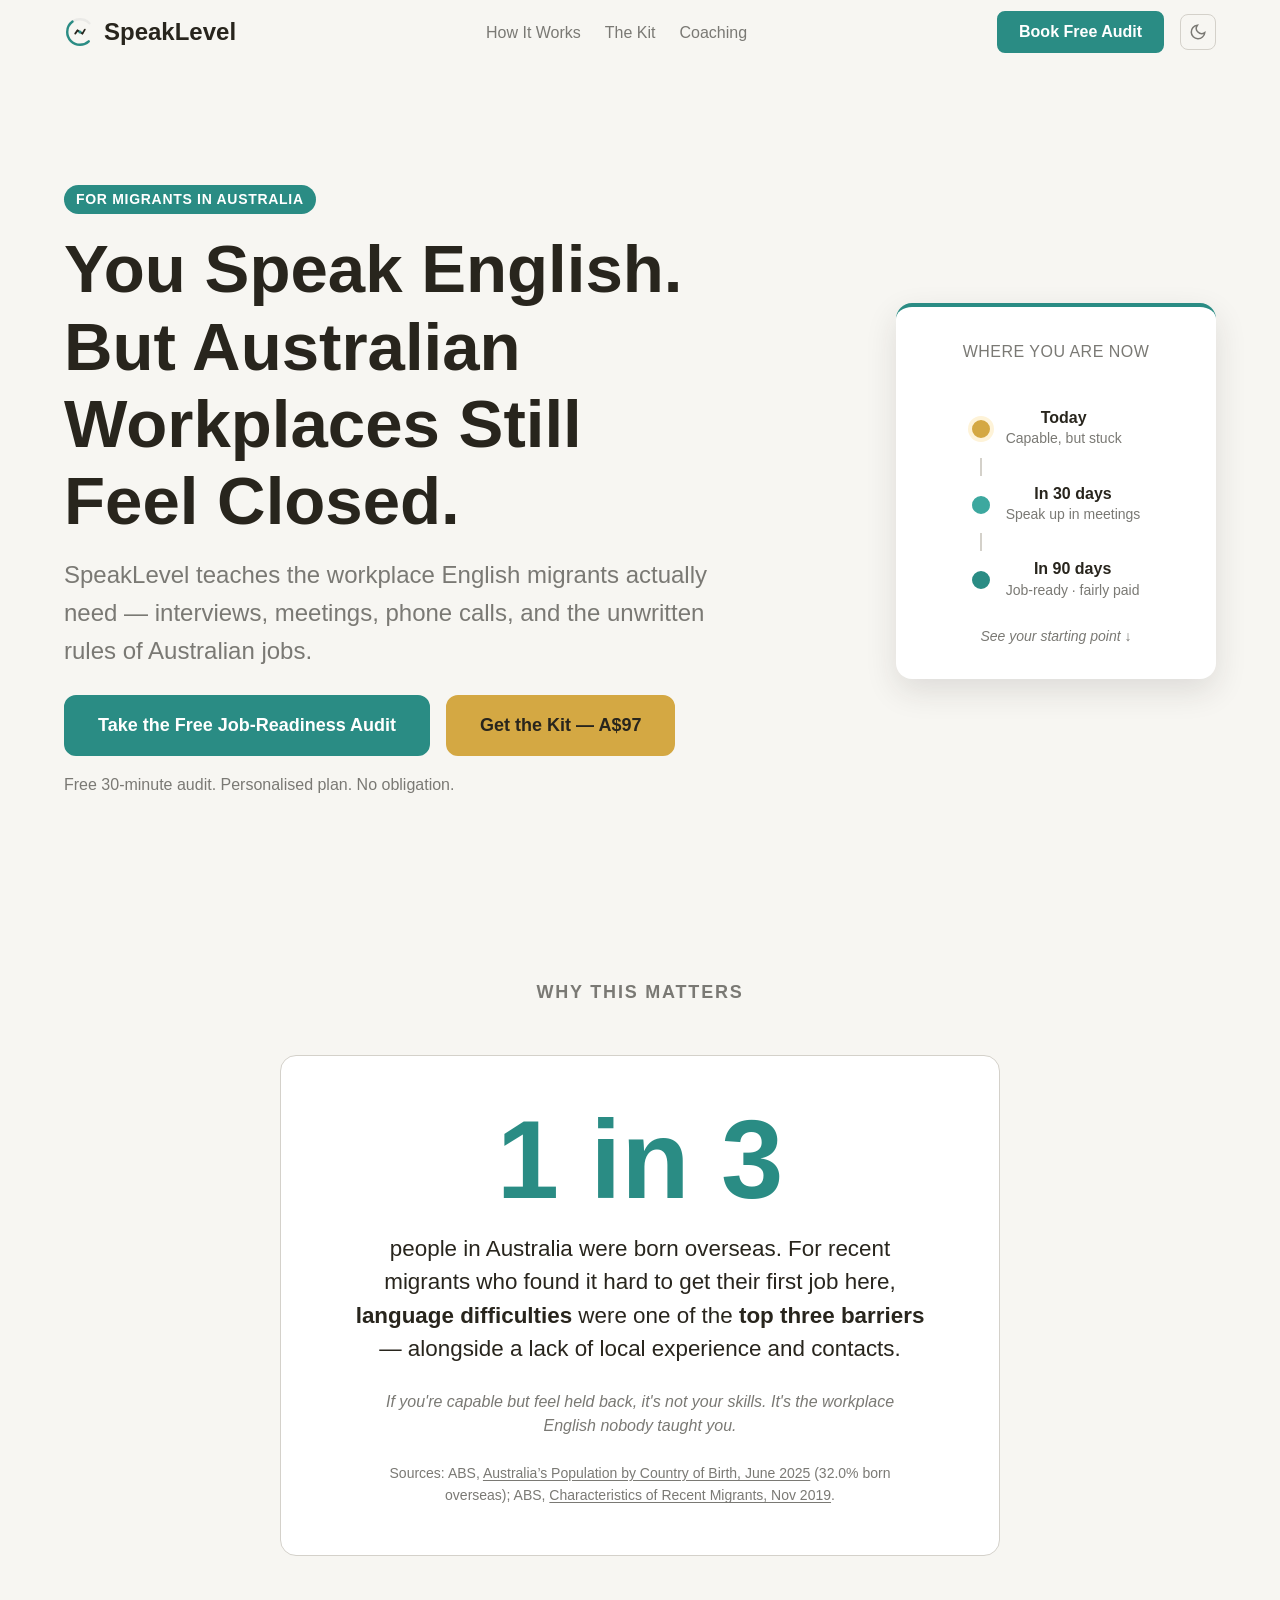
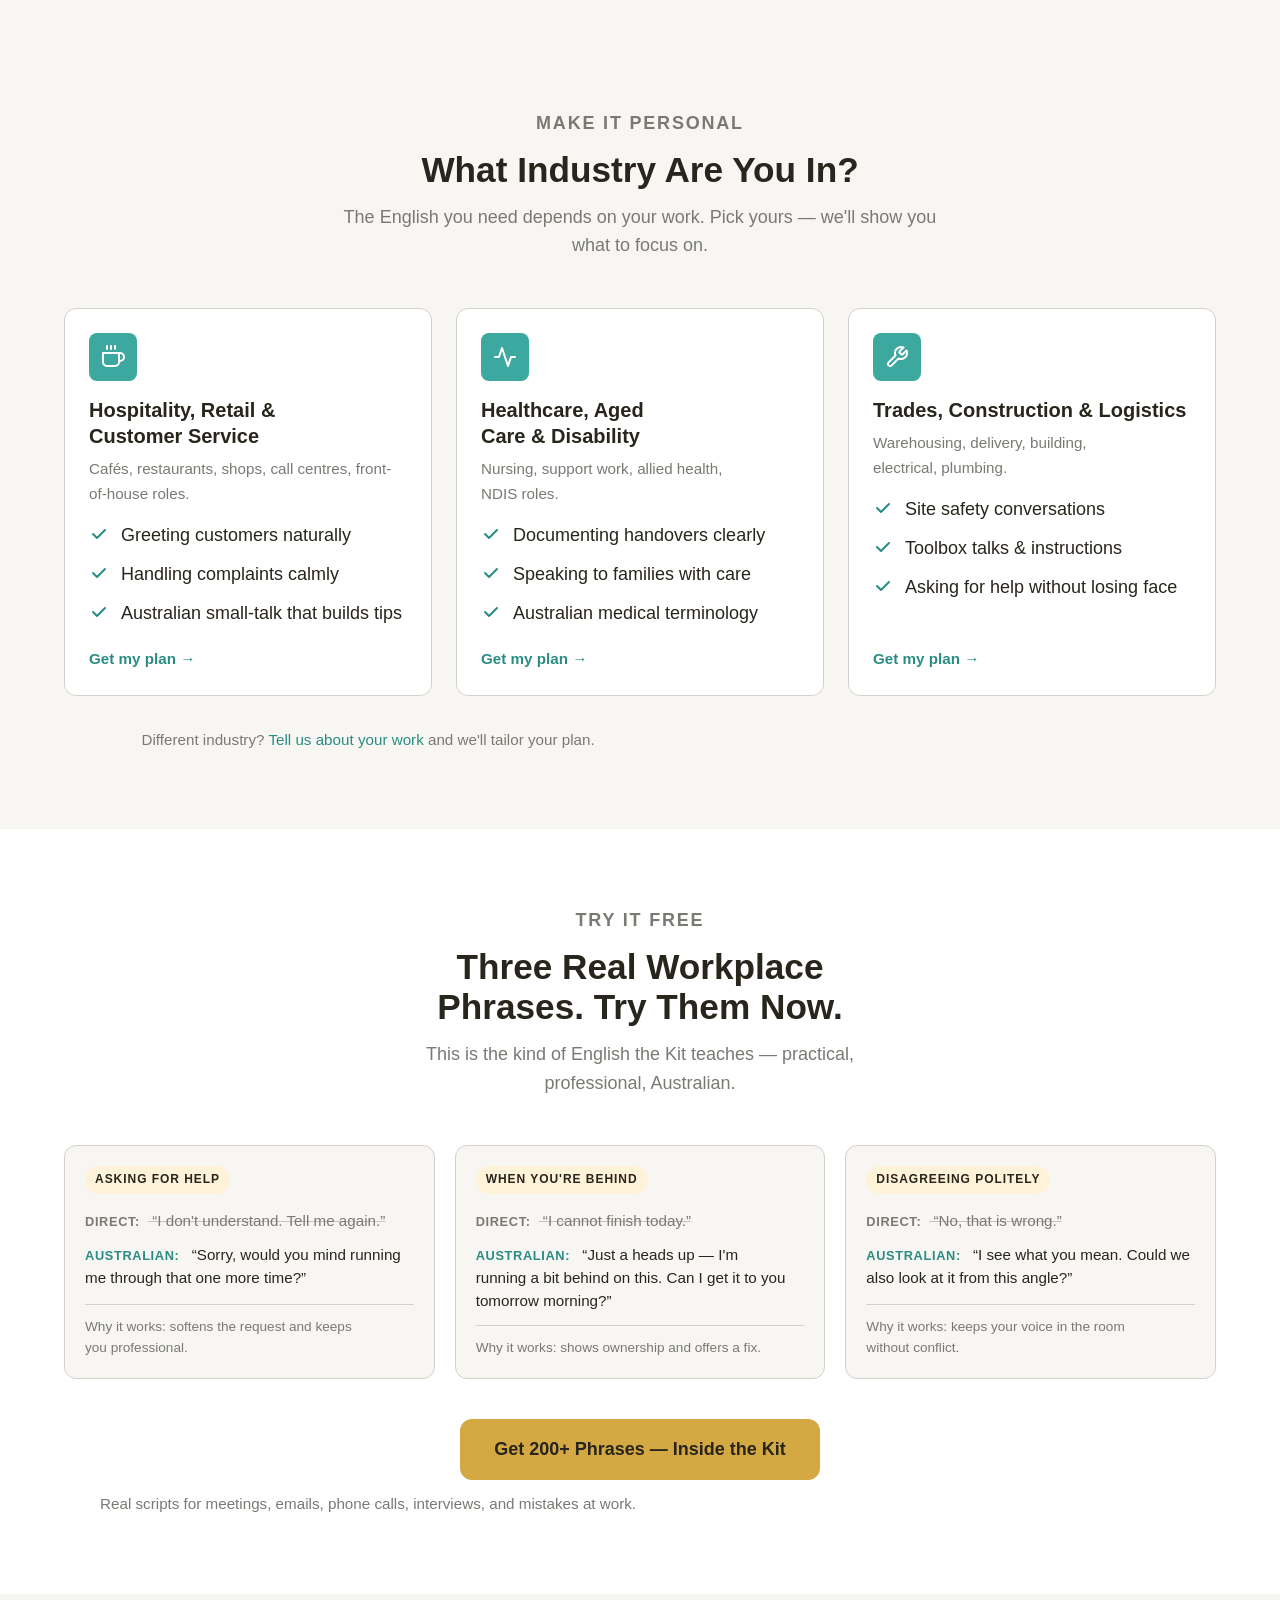
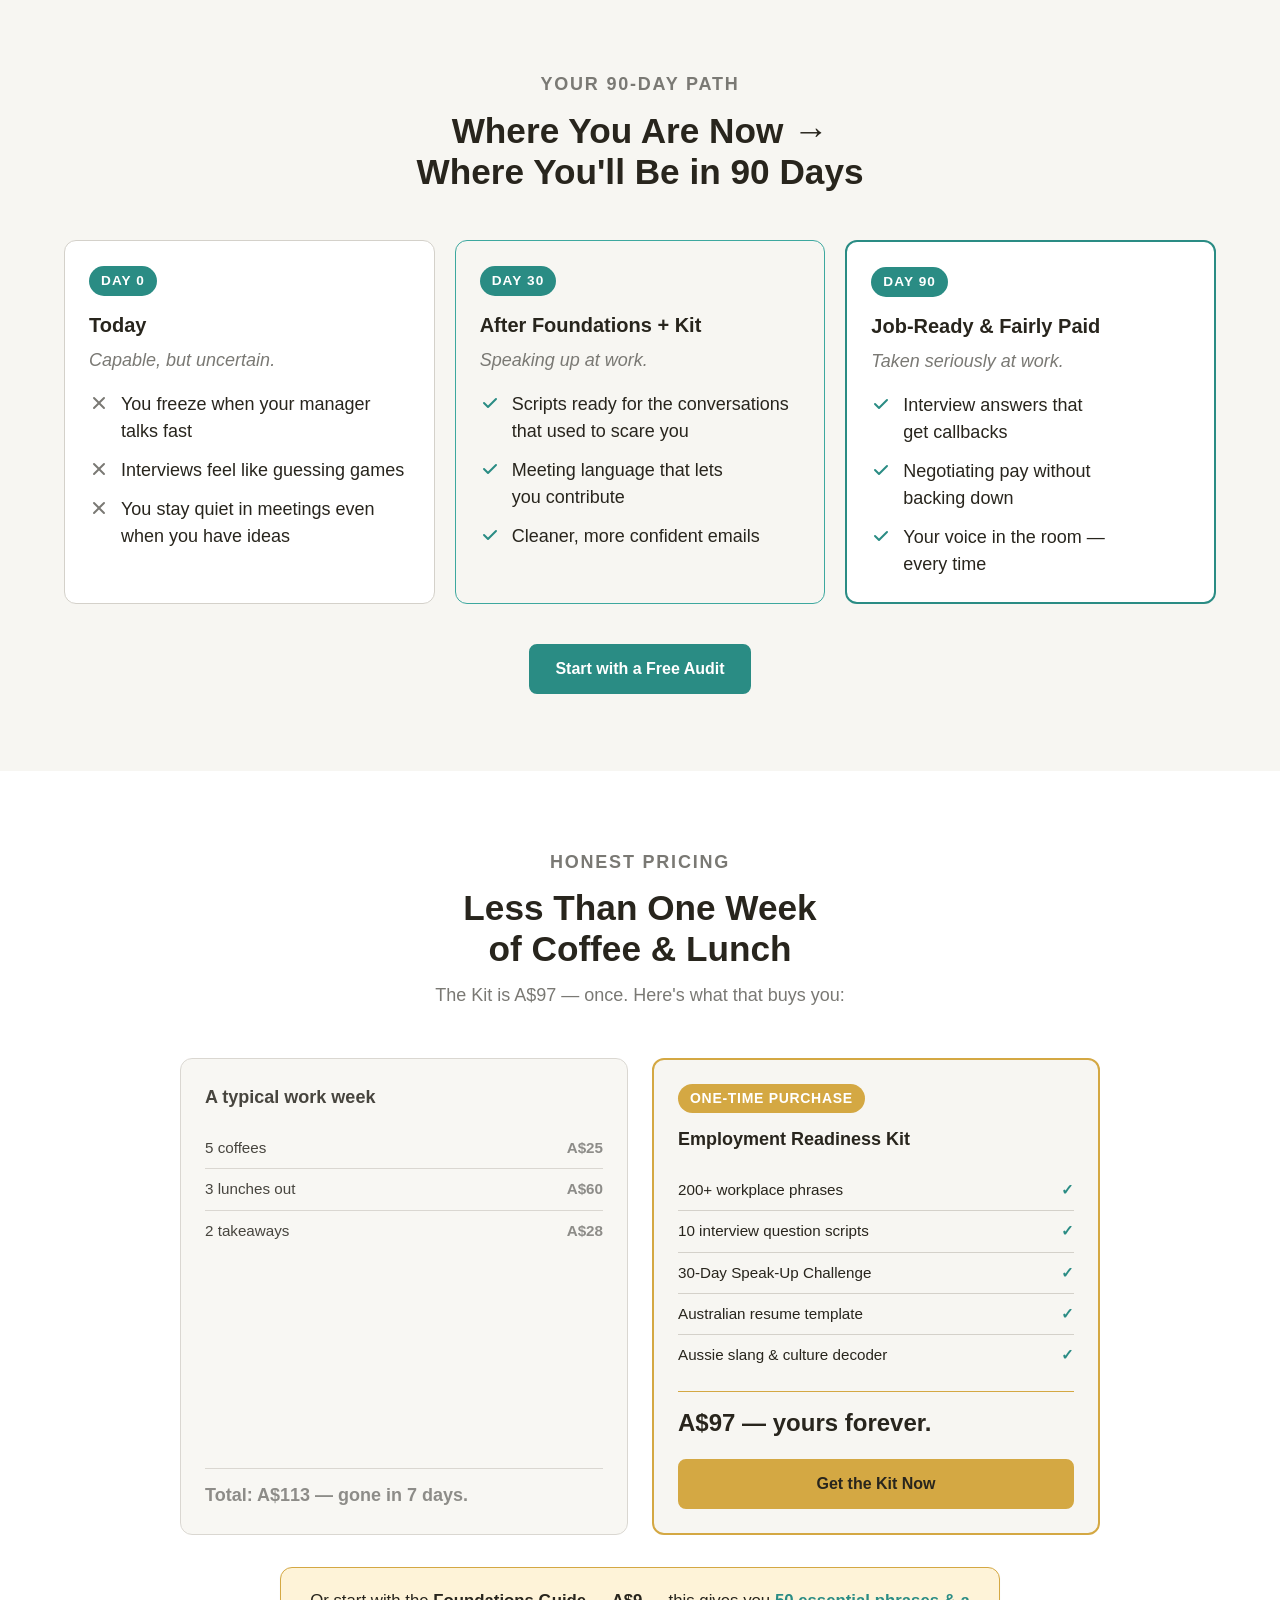
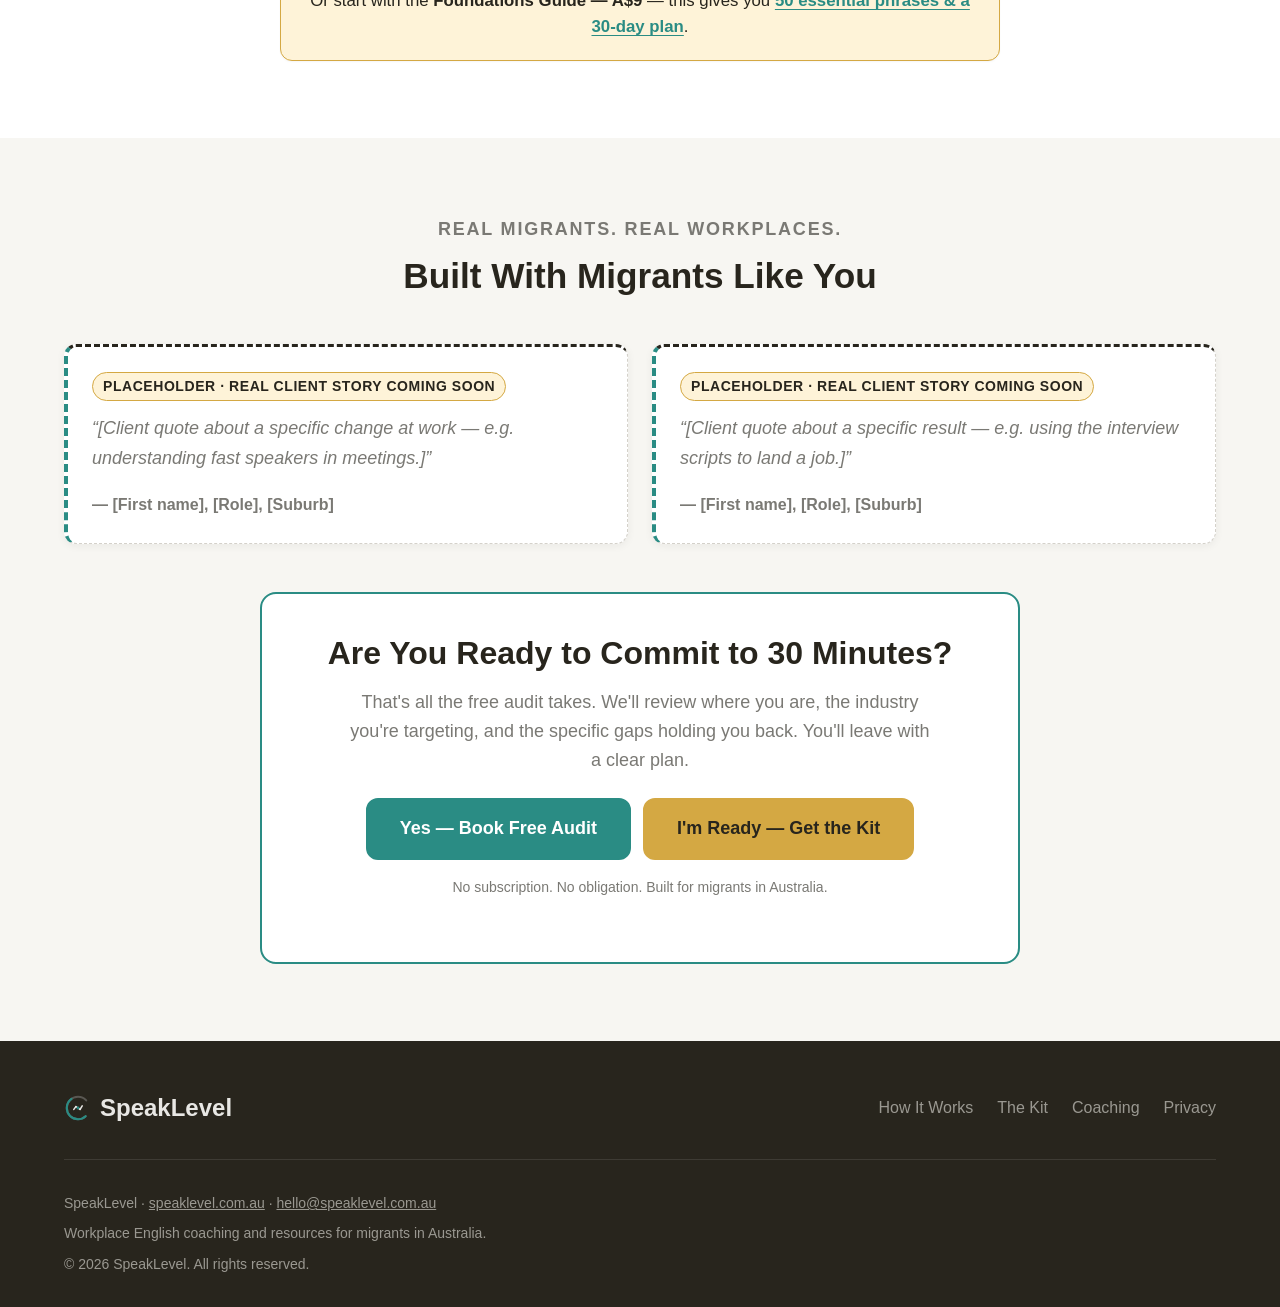
==== commit ac111b9e: "Rebuild: privacy page, form fixes, sourced stat, placeholders, meta tags - Add privacy.html (APP-ali" ====
--- a/index.html
+++ b/index.html
@@ -5,10 +5,26 @@
   <meta name="viewport" content="width=device-width, initial-scale=1.0">
   <title>SpeakLevel — Workplace English for Migrants in Australia</title>
   <meta name="description" content="SpeakLevel helps migrants in Australia get job-ready with workplace English — interviews, meetings, phone calls, emails, and Australian workplace culture.">
+  <link rel="canonical" href="https://speaklevel.com.au/">
+  <link rel="icon" href="./favicon.svg" type="image/svg+xml">
+  <link rel="icon" href="./favicon-32.png" type="image/png" sizes="32x32">
+  <link rel="apple-touch-icon" href="./apple-touch-icon.png">
+  <meta name="theme-color" content="#2A8C84">
+  <meta property="og:site_name" content="SpeakLevel">
+  <meta property="og:locale" content="en_AU">
+  <meta property="og:type" content="website">
   <meta property="og:title" content="SpeakLevel — Workplace English for Migrants in Australia">
-  <meta property="og:description" content="Workplace English that gets migrants hired and fairly paid in Australia.">
-  <meta property="og:type" content="website">
-  <meta property="og:url" content="https://speaklevel.com.au">
+  <meta property="og:description" content="Workplace English that helps migrants get hired and fairly paid in Australia — interviews, meetings, phone calls and the unwritten rules.">
+  <meta property="og:url" content="https://speaklevel.com.au/">
+  <meta property="og:image" content="https://speaklevel.com.au/og-image.png">
+  <meta property="og:image:width" content="1200">
+  <meta property="og:image:height" content="630">
+  <meta property="og:image:alt" content="SpeakLevel — Workplace English for migrants in Australia">
+  <meta name="twitter:card" content="summary_large_image">
+  <meta name="twitter:title" content="SpeakLevel — Workplace English for Migrants in Australia">
+  <meta name="twitter:description" content="Workplace English that helps migrants get hired and fairly paid in Australia — interviews, meetings, phone calls and the unwritten rules.">
+  <meta name="twitter:image" content="https://speaklevel.com.au/og-image.png">
+  <script>try{var t=localStorage.getItem("sl-theme");if(t==="dark"||t==="light")document.documentElement.setAttribute("data-theme",t)}catch(e){}</script>
   <link rel="stylesheet" href="https://api.fontshare.com/v2/css?f[]=cabinet-grotesk@500,700,800&f[]=satoshi@400,500,700&display=swap">
   <link rel="stylesheet" href="./style.css">
   <script type="application/ld+json">
@@ -29,7 +45,7 @@
   <!-- ===== NAV ===== -->
   <nav class="site-nav" aria-label="Main navigation">
     <div class="nav-inner">
-      <a href="/" class="nav-logo" aria-label="SpeakLevel home">
+      <a href="./index.html" class="nav-logo" aria-label="SpeakLevel home">
         <svg width="32" height="32" viewBox="0 0 40 40" fill="none" aria-hidden="true">
           <circle cx="20" cy="20" r="16" fill="none" stroke="var(--color-border-strong,#ccc)" stroke-width="3" stroke-dasharray="75 26" stroke-dashoffset="-13" stroke-linecap="round" opacity="0.3"/>
           <circle cx="20" cy="20" r="16" fill="none" stroke="var(--color-primary)" stroke-width="3" stroke-dasharray="52 49" stroke-dashoffset="-13" stroke-linecap="round"/>
@@ -81,7 +97,7 @@
 
   <main>
 
-    <!-- ===== SECTION 1: HERO — Mau Principle 1: frame problem + solution in first 3 screens ===== -->
+    <!-- ===== SECTION 1: HERO ===== -->
     <section class="hero section-padding">
       <div class="container">
         <div class="hero-grid">
@@ -90,7 +106,7 @@
             <h1>You Speak English. But Australian Workplaces Still Feel Closed.</h1>
             <p class="hero-sub">SpeakLevel teaches the workplace English migrants actually need — interviews, meetings, phone calls, and the unwritten rules of Australian jobs.</p>
             <div class="hero-ctas">
-              <a href="#audit" class="btn btn--primary btn--lg">Take the Free Job-Readiness Audit</a>
+              <a href="./intake.html" class="btn btn--primary btn--lg">Take the Free Job-Readiness Audit</a>
               <a href="./kit.html" class="btn btn--amber btn--lg">Get the Kit — A$97</a>
             </div>
             <p class="hero-small">Free 30-minute audit. Personalised plan. No obligation.</p>
@@ -130,21 +146,22 @@
       </div>
     </section>
 
-    <!-- ===== SECTION 2: AHA STAT — Mau Principle 2: aha moment in under 1 minute ===== -->
+    <!-- ===== SECTION 2: AHA STAT ===== -->
     <section class="aha-stat section-padding">
       <div class="container container--narrow">
         <div class="section-header">
           <p class="eyebrow">Why This Matters</p>
         </div>
         <div class="aha-card">
-          <p class="aha-big">30%</p>
-          <p class="aha-text">of Australia's workforce are migrants — and workplace English is the <strong>#1 reported barrier</strong> to getting hired and promoted.</p>
+          <p class="aha-big">1 in 3</p>
+          <p class="aha-text">people in Australia were born overseas. For recent migrants who found it hard to get their first job here, <strong>language difficulties</strong> were one of the <strong>top three barriers</strong> &mdash; alongside a lack of local experience and contacts.</p>
           <p class="aha-attrib">If you're capable but feel held back, it's not your skills. It's the workplace English nobody taught you.</p>
-        </div>
-      </div>
-    </section>
-
-    <!-- ===== SECTION 3: REFLECTIVE QUESTION — Mau Principles 3+4: make user convince themselves + reflect ===== -->
+          <p class="aha-source">Sources: ABS, <a href="https://www.abs.gov.au/statistics/people/population/australias-population-country-birth/jun-2025" target="_blank" rel="noopener noreferrer">Australia&rsquo;s Population by Country of Birth, June 2025</a> (32.0% born overseas); ABS, <a href="https://www.abs.gov.au/statistics/people/people-and-communities/characteristics-recent-migrants/latest-release" target="_blank" rel="noopener noreferrer">Characteristics of Recent Migrants, Nov 2019</a>.</p>
+        </div>
+      </div>
+    </section>
+
+    <!-- ===== SECTION 3: REFLECTIVE QUESTION ===== -->
     <section id="industries" class="industries section-padding">
       <div class="container">
         <div class="section-header">
@@ -201,7 +218,7 @@
       </div>
     </section>
 
-    <!-- ===== SECTION 4: TRY THE PRODUCT — Mau Principle 5: let user try main feature during onboarding ===== -->
+    <!-- ===== SECTION 4: TRY THE PRODUCT ===== -->
     <section id="audit" class="try-product section-padding">
       <div class="container">
         <div class="section-header">
@@ -240,7 +257,7 @@
       </div>
     </section>
 
-    <!-- ===== SECTION 5: JOURNEY SUMMARY — Mau Principle 7: where you are → where you're going ===== -->
+    <!-- ===== SECTION 5: JOURNEY SUMMARY ===== -->
     <section id="how-it-works" class="journey section-padding">
       <div class="container">
         <div class="section-header">
@@ -289,7 +306,7 @@
       </div>
     </section>
 
-    <!-- ===== SECTION 6: COST COMPARISON — Mau Principle 8: tell upfront it's paid + compare to familiar cost ===== -->
+    <!-- ===== SECTION 6: COST COMPARISON ===== -->
     <section class="cost-compare section-padding">
       <div class="container">
         <div class="section-header">
@@ -330,7 +347,7 @@
       </div>
     </section>
 
-    <!-- ===== SECTION 7: SOCIAL PROOF + COMMITMENT — Mau Principle 9: end with social proof ===== -->
+    <!-- ===== SECTION 7: SOCIAL PROOF + COMMITMENT ===== -->
     <section id="coaching" class="proof-commit section-padding">
       <div class="container">
         <div class="section-header">
@@ -338,14 +355,19 @@
           <h2>Built With Migrants Like You</h2>
         </div>
 
+        <!-- PLACEHOLDER TESTIMONIALS: replace with real, consented client quotes
+             (first name, role, suburb + written permission) before going live,
+             or remove this grid. Do not publish invented quotes. -->
         <div class="testimonials-grid">
-          <div class="card card--teal-left testimonial-card">
-            <blockquote>&ldquo;I used to freeze when my manager spoke quickly. After the Kit, I started understanding everything.&rdquo;</blockquote>
-            <cite>— Fatima, Production Worker, Western Sydney</cite>
-          </div>
-          <div class="card card--teal-left testimonial-card">
-            <blockquote>&ldquo;The interview scripts gave me a structure I could actually use. I got the job on my third interview.&rdquo;</blockquote>
-            <cite>— Khaled, Warehouse Supervisor, Parramatta</cite>
+          <div class="card card--teal-left testimonial-card testimonial-card--placeholder">
+            <span class="placeholder-tag">Placeholder &middot; real client story coming soon</span>
+            <blockquote>&ldquo;[Client quote about a specific change at work &mdash; e.g. understanding fast speakers in meetings.]&rdquo;</blockquote>
+            <cite>&mdash; [First name], [Role], [Suburb]</cite>
+          </div>
+          <div class="card card--teal-left testimonial-card testimonial-card--placeholder">
+            <span class="placeholder-tag">Placeholder &middot; real client story coming soon</span>
+            <blockquote>&ldquo;[Client quote about a specific result &mdash; e.g. using the interview scripts to land a job.]&rdquo;</blockquote>
+            <cite>&mdash; [First name], [Role], [Suburb]</cite>
           </div>
         </div>
 
@@ -368,22 +390,22 @@
   <footer class="site-footer">
     <div class="container">
       <div class="footer-top">
-        <a href="/" class="footer-logo" aria-label="SpeakLevel home">
+        <a href="./index.html" class="footer-logo" aria-label="SpeakLevel home">
           <svg width="28" height="28" viewBox="0 0 40 40" fill="none" aria-hidden="true">
-            <circle cx="20" cy="20" r="16" fill="none" stroke="var(--color-border-strong,#ccc)" stroke-width="3" stroke-dasharray="75 26" stroke-dashoffset="-13" stroke-linecap="round" opacity="0.3"/>
-            <circle cx="20" cy="20" r="16" fill="none" stroke="var(--color-primary)" stroke-width="3" stroke-dasharray="52 49" stroke-dashoffset="-13" stroke-linecap="round"/>
-            <line x1="14" y1="22" x2="17" y2="18" stroke="currentColor" stroke-width="2.2" stroke-linecap="round"/>
-            <line x1="17" y1="18" x2="23" y2="22" stroke="currentColor" stroke-width="2.2" stroke-linecap="round"/>
-            <line x1="23" y1="22" x2="26" y2="17" stroke="currentColor" stroke-width="2.2" stroke-linecap="round"/>
-            <circle cx="20" cy="20" r="2" fill="var(--color-primary)"/>
-          </svg>
+          <circle cx="20" cy="20" r="16" fill="none" stroke="var(--color-border-strong,#ccc)" stroke-width="3" stroke-dasharray="75 26" stroke-dashoffset="-13" stroke-linecap="round" opacity="0.3"/>
+          <circle cx="20" cy="20" r="16" fill="none" stroke="var(--color-primary)" stroke-width="3" stroke-dasharray="52 49" stroke-dashoffset="-13" stroke-linecap="round"/>
+          <line x1="14" y1="22" x2="17" y2="18" stroke="currentColor" stroke-width="2.2" stroke-linecap="round"/>
+          <line x1="17" y1="18" x2="23" y2="22" stroke="currentColor" stroke-width="2.2" stroke-linecap="round"/>
+          <line x1="23" y1="22" x2="26" y2="17" stroke="currentColor" stroke-width="2.2" stroke-linecap="round"/>
+          <circle cx="20" cy="20" r="2" fill="var(--color-primary)"/>
+        </svg>
           <span>SpeakLevel</span>
         </a>
         <ul class="footer-links" role="list">
           <li><a href="#how-it-works">How It Works</a></li>
           <li><a href="./kit.html">The Kit</a></li>
           <li><a href="#coaching">Coaching</a></li>
-          <li><a href="#">Privacy</a></li>
+          <li><a href="./privacy.html">Privacy</a></li>
         </ul>
       </div>
       <div class="footer-bottom">
--- a/style.css
+++ b/style.css
@@ -1995,7 +1995,7 @@
 }
 
 /* =============================================
-   MAU-STYLE HOMEPAGE — added 2026-04-27
+   HOMEPAGE SECTIONS
    ============================================= */
 
 /* ── Hero journey card (replaces score gauge) ── */
@@ -2633,3 +2633,157 @@
   .booked-banner-text { font-size: 0.88rem; }
   .booked-banner-inner { padding: 12px 16px; gap: 10px; }
 }
+
+/* =============================================
+   OCT 2026 ADDITIONS — sources, placeholders, consent, privacy page
+   ============================================= */
+
+/* Stat source line under the homepage "why this matters" card */
+.aha-source {
+  font-size: var(--text-xs);
+  color: var(--color-text-muted);
+  max-width: 560px;
+  margin: var(--space-6) auto 0;
+  line-height: 1.6;
+}
+.aha-source a {
+  color: inherit;
+  text-decoration: underline;
+  text-underline-offset: 2px;
+}
+
+/* Placeholder testimonials — visibly marked until real quotes arrive */
+.testimonial-card--placeholder {
+  border-style: dashed;
+  opacity: 0.85;
+}
+.testimonial-card--placeholder blockquote,
+.testimonial-card--placeholder cite {
+  color: var(--color-text-muted);
+}
+.placeholder-tag {
+  display: inline-block;
+  font-size: var(--text-xs);
+  font-weight: 700;
+  letter-spacing: 0.04em;
+  text-transform: uppercase;
+  color: var(--color-text);
+  background: var(--color-amber-light);
+  border: 1px solid var(--color-amber);
+  border-radius: 999px;
+  padding: 2px 10px;
+  margin-bottom: var(--space-3);
+}
+
+/* Intake consent checkbox */
+.form-group--consent {
+  margin-top: var(--space-2);
+}
+.consent-option {
+  display: flex;
+  align-items: flex-start;
+  gap: var(--space-3);
+  font-size: var(--text-sm);
+  line-height: 1.5;
+  cursor: pointer;
+  font-weight: 400;
+}
+.consent-option input[type="checkbox"] {
+  width: 20px;
+  height: 20px;
+  min-width: 20px;
+  margin-top: 1px;
+  accent-color: var(--color-primary);
+}
+.consent-option a,
+.form-note a {
+  color: var(--color-primary);
+  text-decoration: underline;
+}
+
+/* Privacy / legal page */
+.legal-header {
+  margin-bottom: var(--space-8);
+}
+.legal-header h1 {
+  margin-bottom: var(--space-2);
+}
+.legal-updated {
+  color: var(--color-text-muted);
+  font-size: var(--text-sm);
+}
+.legal-summary {
+  background: var(--color-teal-wash);
+  border: 1px solid var(--color-teal-wash-deep);
+  border-radius: var(--radius-lg);
+  padding: var(--space-6);
+  margin-bottom: var(--space-10);
+}
+.legal-summary h2 {
+  font-size: 1.25rem;
+  margin: 0 0 var(--space-4);
+}
+.legal-page section {
+  margin-bottom: var(--space-8);
+}
+.legal-page h2 {
+  font-size: clamp(1.25rem, 2.4vw, 1.5rem);
+  margin: 0 0 var(--space-3);
+}
+.legal-page h3 {
+  font-size: 1.05rem;
+  margin: var(--space-5) 0 var(--space-2);
+}
+.legal-page p,
+.legal-page li {
+  line-height: 1.7;
+  max-width: 68ch;
+}
+.legal-page section ul {
+  padding-left: 1.25rem;
+  margin: var(--space-2) 0 var(--space-4);
+  list-style: disc;
+}
+.legal-page section li {
+  margin-bottom: var(--space-1);
+}
+.legal-page a {
+  color: var(--color-primary);
+  text-decoration: underline;
+}
+
+/* Long email addresses must wrap on small phones */
+a[href^="mailto:"] {
+  overflow-wrap: anywhere;
+}
+.legal-page li,
+.legal-page p {
+  min-width: 0;
+  overflow-wrap: break-word;
+}
+
+/* Consent checkbox: undo the general text-input styles */
+.form-group .consent-option {
+  display: flex;
+  align-items: flex-start;
+  gap: var(--space-3);
+  font-weight: 400;
+  font-size: var(--text-sm);
+  line-height: 1.5;
+  margin: 0;
+}
+.form-group .consent-option input[type="checkbox"] {
+  -webkit-appearance: auto;
+  appearance: auto;
+  width: 20px;
+  height: 20px;
+  min-width: 20px;
+  padding: 0;
+  margin: 2px 0 0;
+  border-radius: 4px;
+  accent-color: var(--color-primary);
+  cursor: pointer;
+}
+.legal-page section p {
+  margin: 0 0 var(--space-3);
+}
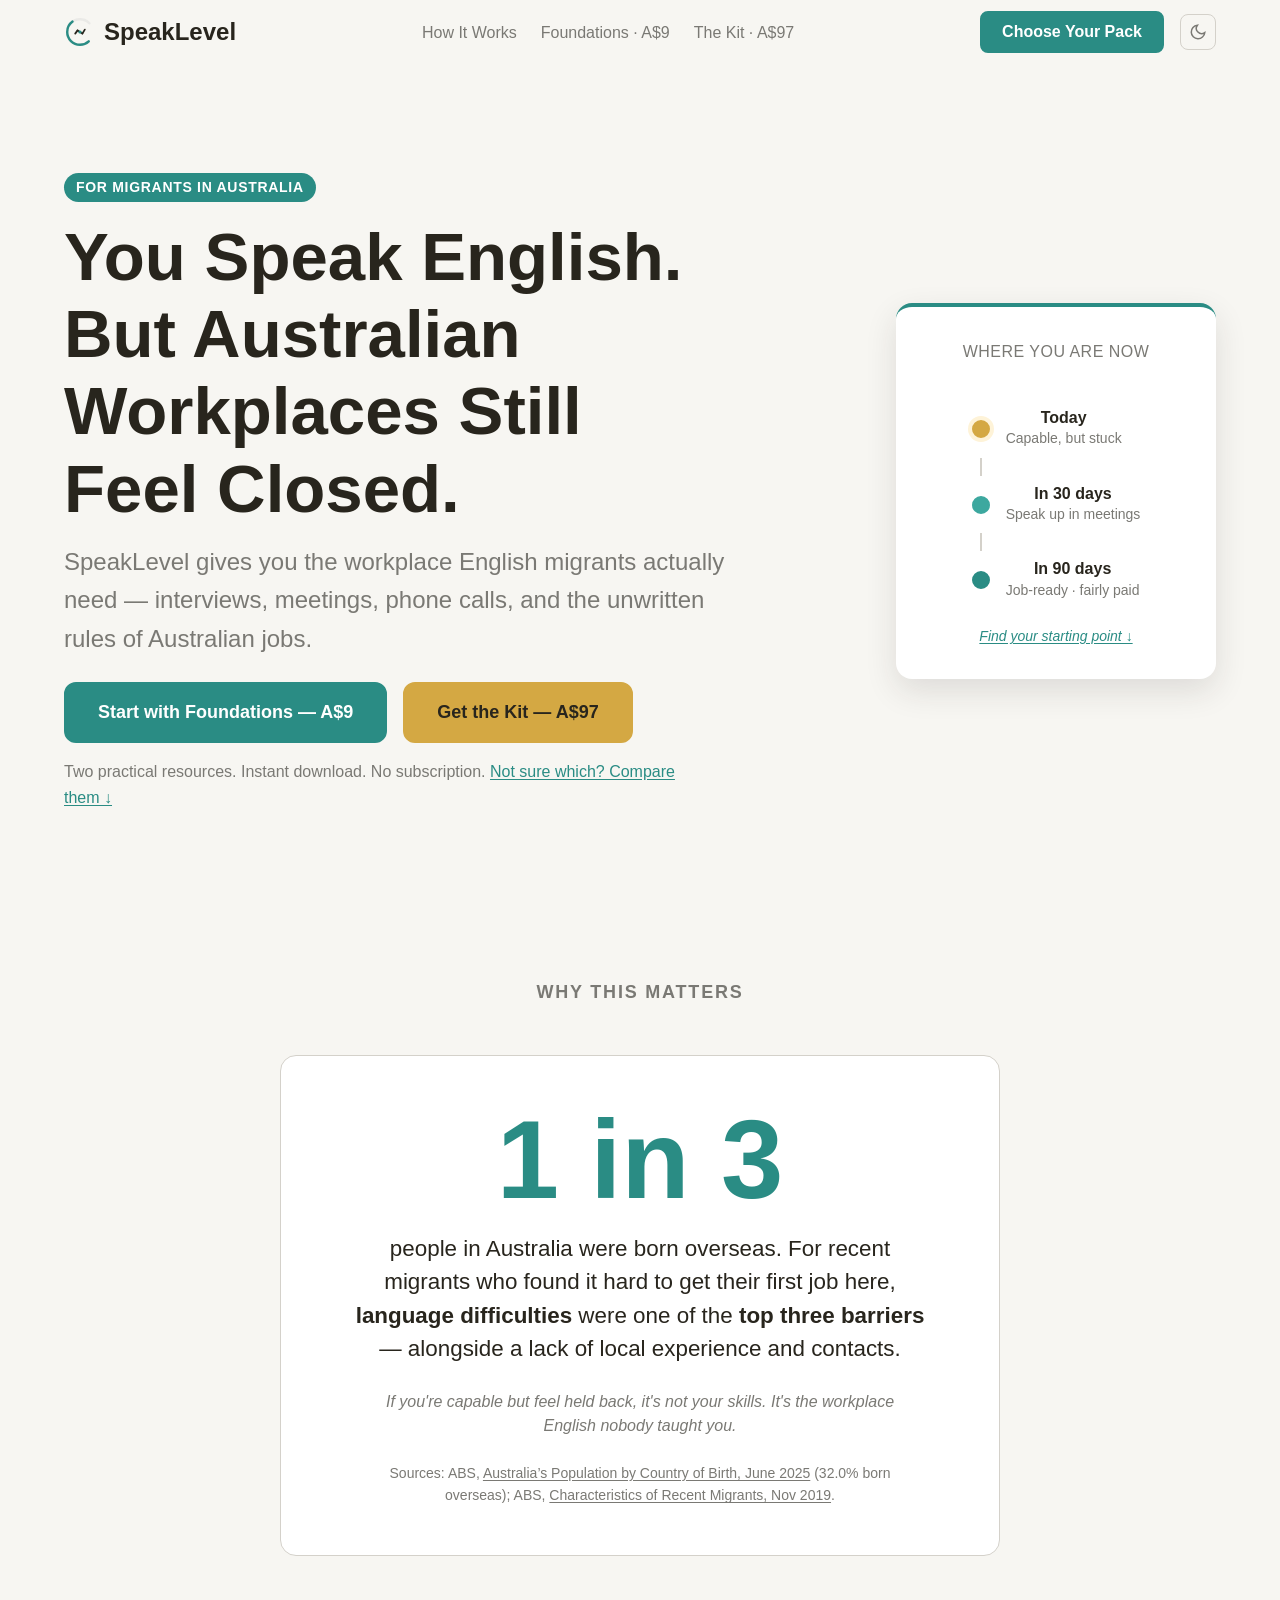
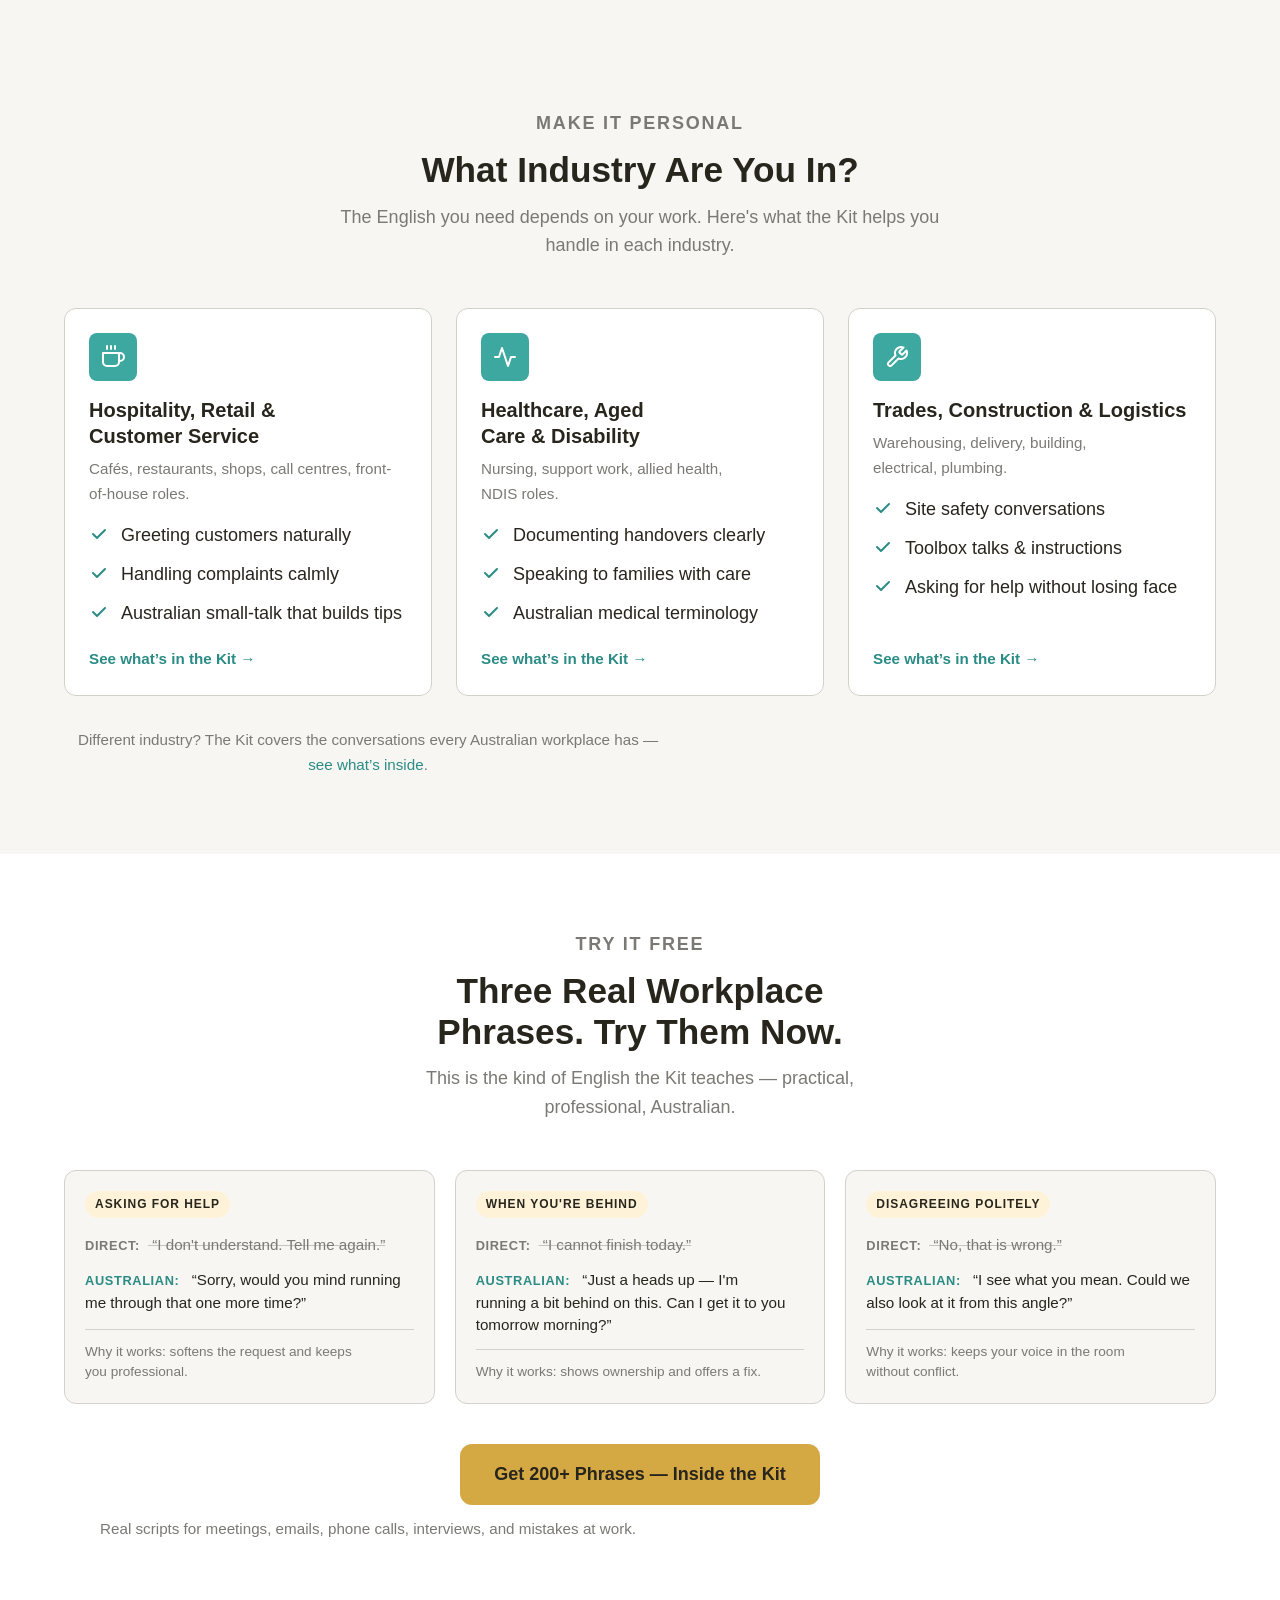
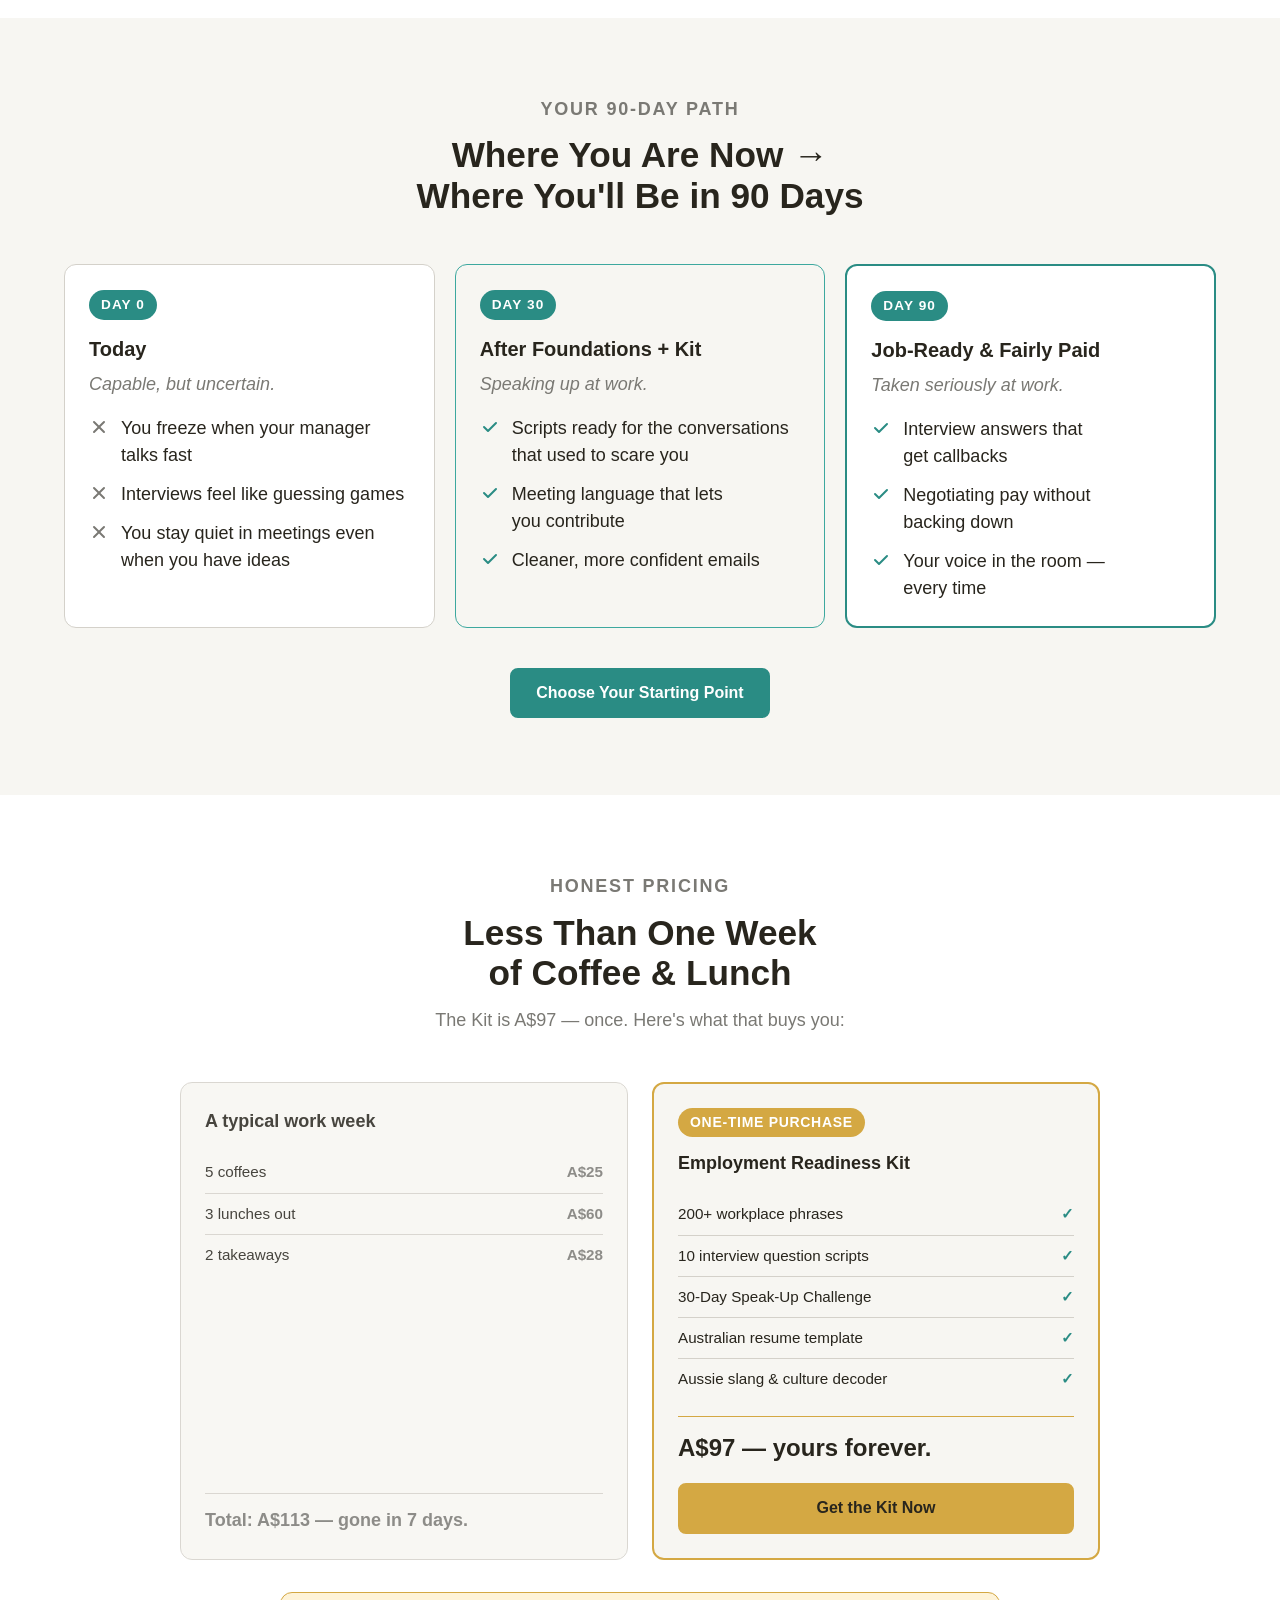
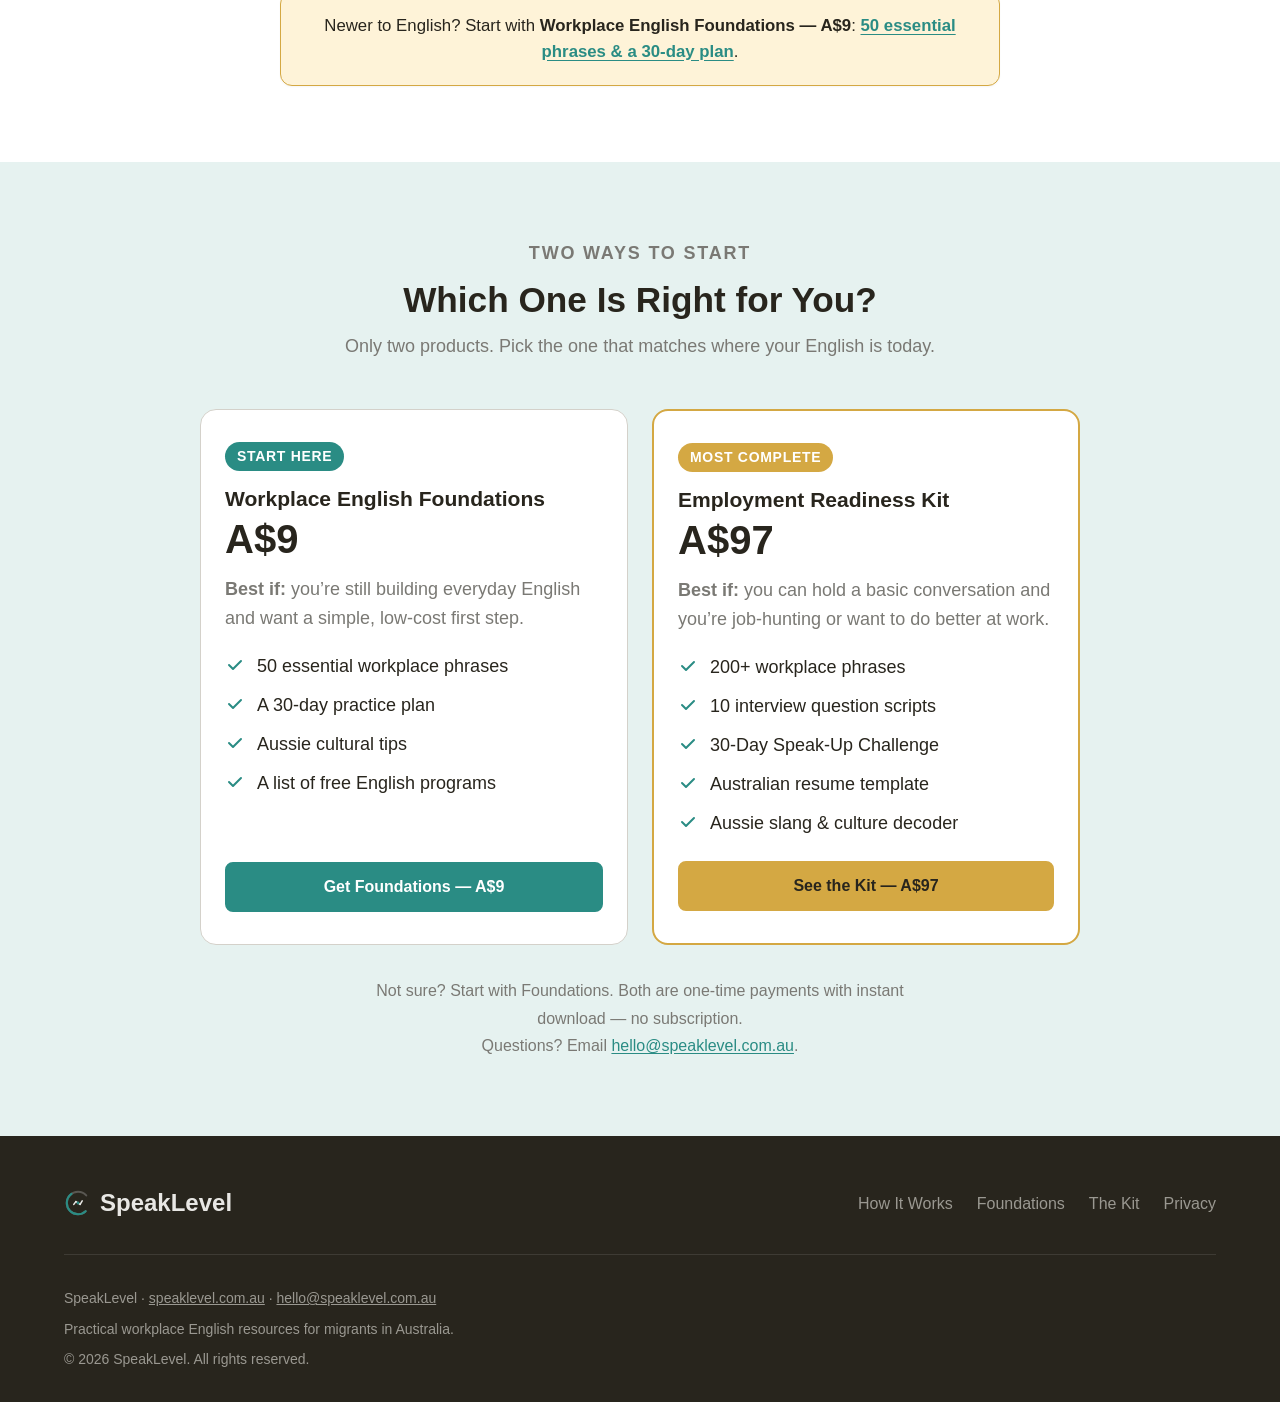
==== commit 1f941add: "Products only: remove coaching, audit calls and booking; add product chooser - Remove every Calendly" ====
--- a/index.html
+++ b/index.html
@@ -34,7 +34,7 @@
     "name": "SpeakLevel",
     "url": "https://speaklevel.com.au",
     "email": "hello@speaklevel.com.au",
-    "description": "Workplace English coaching and resources for migrants in Australia.",
+    "description": "Practical workplace English resources for migrants in Australia.",
     "areaServed": "Australia",
     "priceRange": "A$9–A$97"
   }
@@ -57,12 +57,12 @@
         <span>SpeakLevel</span>
       </a>
       <ul class="nav-links" role="list">
-        <li><a href="#how-it-works">How It Works</a></li>
-        <li><a href="./kit.html">The Kit</a></li>
-        <li><a href="#coaching">Coaching</a></li>
+        <li><a href="./index.html#how-it-works">How It Works</a></li>
+        <li><a href="https://payhip.com/b/gx4bk" target="_blank" rel="noopener noreferrer">Foundations &middot; A$9</a></li>
+        <li><a href="./kit.html">The Kit &middot; A$97</a></li>
       </ul>
       <div class="nav-right">
-        <a href="https://calendly.com/hello-speaklevel/job-readiness-audit" target="_blank" rel="noopener noreferrer" class="btn btn--primary btn--nav">Book Free Audit</a>
+        <a href="./index.html#choose" class="btn btn--primary btn--nav">Choose Your Pack</a>
         <button class="theme-toggle" data-theme-toggle aria-label="Switch to dark mode">
           <svg width="18" height="18" viewBox="0 0 24 24" fill="none" stroke="currentColor" stroke-width="2"><path d="M21 12.79A9 9 0 1 1 11.21 3 7 7 0 0 0 21 12.79z"/></svg>
         </button>
@@ -72,28 +72,13 @@
       </div>
     </div>
     <div class="mobile-menu" id="mobile-menu">
-      <a href="#how-it-works" data-mobile-link>How It Works</a>
-      <a href="./kit.html">The Kit</a>
-      <a href="#coaching" data-mobile-link>Coaching</a>
-      <a href="https://calendly.com/hello-speaklevel/job-readiness-audit" target="_blank" rel="noopener noreferrer">Book Free Audit</a>
+      <a href="./index.html#how-it-works">How It Works</a>
+      <a href="https://payhip.com/b/gx4bk" target="_blank" rel="noopener noreferrer">Workplace English Foundations &middot; A$9</a>
+      <a href="./kit.html">Employment Readiness Kit &middot; A$97</a>
+      <a href="./index.html#choose">Which one is right for me?</a>
     </div>
   </nav>
 
-  <!-- ===== Booked-confirmation banner (only renders when ?booked=1 is in URL) ===== -->
-  <div id="booked-banner" class="booked-banner" hidden role="status" aria-live="polite">
-    <div class="booked-banner-inner">
-      <span class="booked-banner-icon" aria-hidden="true">
-        <svg width="22" height="22" viewBox="0 0 24 24" fill="none">
-          <circle cx="12" cy="12" r="11" fill="#ffffff" opacity="0.18"/>
-          <path d="M7 12.5l3.2 3.2L17 9" stroke="#ffffff" stroke-width="2.4" stroke-linecap="round" stroke-linejoin="round" fill="none"/>
-        </svg>
-      </span>
-      <p class="booked-banner-text">
-        <strong>You&rsquo;re booked.</strong> Your audit is locked in &mdash; check your email for the confirmation and calendar invite. See you on the call.
-      </p>
-      <button type="button" class="booked-banner-close" aria-label="Dismiss" data-booked-dismiss>&times;</button>
-    </div>
-  </div>
 
   <main>
 
@@ -104,12 +89,12 @@
           <div class="hero-text">
             <span class="chip chip--teal" style="margin-bottom:var(--space-4)">For Migrants in Australia</span>
             <h1>You Speak English. But Australian Workplaces Still Feel Closed.</h1>
-            <p class="hero-sub">SpeakLevel teaches the workplace English migrants actually need — interviews, meetings, phone calls, and the unwritten rules of Australian jobs.</p>
+            <p class="hero-sub">SpeakLevel gives you the workplace English migrants actually need — interviews, meetings, phone calls, and the unwritten rules of Australian jobs.</p>
             <div class="hero-ctas">
-              <a href="./intake.html" class="btn btn--primary btn--lg">Take the Free Job-Readiness Audit</a>
+              <a href="https://payhip.com/b/gx4bk" target="_blank" rel="noopener noreferrer" class="btn btn--primary btn--lg">Start with Foundations — A$9</a>
               <a href="./kit.html" class="btn btn--amber btn--lg">Get the Kit — A$97</a>
             </div>
-            <p class="hero-small">Free 30-minute audit. Personalised plan. No obligation.</p>
+            <p class="hero-small">Two practical resources. Instant download. No subscription. <a href="#choose">Not sure which? Compare them &darr;</a></p>
           </div>
           <div class="hero-visual">
             <div class="hero-gauge-card">
@@ -139,7 +124,7 @@
                   </div>
                 </div>
               </div>
-              <p class="hero-gauge-prompt">See your starting point &darr;</p>
+              <p class="hero-gauge-prompt"><a href="#choose">Find your starting point &darr;</a></p>
             </div>
           </div>
         </div>
@@ -167,11 +152,11 @@
         <div class="section-header">
           <p class="eyebrow">Make It Personal</p>
           <h2>What Industry Are You In?</h2>
-          <p>The English you need depends on your work. Pick yours — we'll show you what to focus on.</p>
+          <p>The English you need depends on your work. Here's what the Kit helps you handle in each industry.</p>
         </div>
         <div class="industries-grid">
 
-          <a href="./intake.html?industry=hospitality" class="industry-card">
+          <a href="./kit.html" class="industry-card">
             <div class="industry-icon" aria-hidden="true">
               <svg viewBox="0 0 24 24" fill="none" stroke="currentColor" stroke-width="2" stroke-linecap="round" stroke-linejoin="round"><path d="M18 8h1a4 4 0 010 8h-1"/><path d="M2 8h16v9a4 4 0 01-4 4H6a4 4 0 01-4-4V8z"/><line x1="6" y1="1" x2="6" y2="4"/><line x1="10" y1="1" x2="10" y2="4"/><line x1="14" y1="1" x2="14" y2="4"/></svg>
             </div>
@@ -182,10 +167,10 @@
               <li>Handling complaints calmly</li>
               <li>Australian small-talk that builds tips</li>
             </ul>
-            <span class="industry-cta">Get my plan <span aria-hidden="true">&rarr;</span></span>
+            <span class="industry-cta">See what&rsquo;s in the Kit <span aria-hidden="true">&rarr;</span></span>
           </a>
 
-          <a href="./intake.html?industry=healthcare" class="industry-card">
+          <a href="./kit.html" class="industry-card">
             <div class="industry-icon" aria-hidden="true">
               <svg viewBox="0 0 24 24" fill="none" stroke="currentColor" stroke-width="2" stroke-linecap="round" stroke-linejoin="round"><path d="M22 12h-4l-3 9L9 3l-3 9H2"/></svg>
             </div>
@@ -196,10 +181,10 @@
               <li>Speaking to families with care</li>
               <li>Australian medical terminology</li>
             </ul>
-            <span class="industry-cta">Get my plan <span aria-hidden="true">&rarr;</span></span>
+            <span class="industry-cta">See what&rsquo;s in the Kit <span aria-hidden="true">&rarr;</span></span>
           </a>
 
-          <a href="./intake.html?industry=trades" class="industry-card">
+          <a href="./kit.html" class="industry-card">
             <div class="industry-icon" aria-hidden="true">
               <svg viewBox="0 0 24 24" fill="none" stroke="currentColor" stroke-width="2" stroke-linecap="round" stroke-linejoin="round"><path d="M14.7 6.3a1 1 0 000 1.4l1.6 1.6a1 1 0 001.4 0l3.77-3.77a6 6 0 01-7.94 7.94l-6.91 6.91a2.12 2.12 0 01-3-3l6.91-6.91a6 6 0 017.94-7.94l-3.76 3.76z"/></svg>
             </div>
@@ -210,16 +195,16 @@
               <li>Toolbox talks &amp; instructions</li>
               <li>Asking for help without losing face</li>
             </ul>
-            <span class="industry-cta">Get my plan <span aria-hidden="true">&rarr;</span></span>
+            <span class="industry-cta">See what&rsquo;s in the Kit <span aria-hidden="true">&rarr;</span></span>
           </a>
 
         </div>
-        <p class="industries-other">Different industry? <a href="./intake.html">Tell us about your work</a> and we'll tailor your plan.</p>
+        <p class="industries-other">Different industry? The Kit covers the conversations every Australian workplace has &mdash; <a href="./kit.html">see what&rsquo;s inside</a>.</p>
       </div>
     </section>
 
     <!-- ===== SECTION 4: TRY THE PRODUCT ===== -->
-    <section id="audit" class="try-product section-padding">
+    <section id="try" class="try-product section-padding">
       <div class="container">
         <div class="section-header">
           <p class="eyebrow">Try It Free</p>
@@ -301,7 +286,7 @@
 
         </div>
         <div style="text-align:center; margin-top:var(--space-10)">
-          <a href="https://calendly.com/hello-speaklevel/job-readiness-audit" target="_blank" rel="noopener noreferrer" class="btn btn--primary">Start with a Free Audit</a>
+          <a href="#choose" class="btn btn--primary">Choose Your Starting Point</a>
         </div>
       </div>
     </section>
@@ -342,45 +327,54 @@
 
         </div>
         <div class="cost-foot-card">
-          <p class="cost-foot-text">Or start with the <strong>Foundations Guide &mdash; A$9</strong> &mdash; this gives you <a href="https://payhip.com/b/gx4bk" target="_blank" rel="noopener noreferrer">50 essential phrases &amp; a 30-day plan</a>.</p>
-        </div>
-      </div>
-    </section>
-
-    <!-- ===== SECTION 7: SOCIAL PROOF + COMMITMENT ===== -->
-    <section id="coaching" class="proof-commit section-padding">
-      <div class="container">
-        <div class="section-header">
-          <p class="eyebrow">Real Migrants. Real Workplaces.</p>
-          <h2>Built With Migrants Like You</h2>
-        </div>
-
-        <!-- PLACEHOLDER TESTIMONIALS: replace with real, consented client quotes
-             (first name, role, suburb + written permission) before going live,
-             or remove this grid. Do not publish invented quotes. -->
-        <div class="testimonials-grid">
-          <div class="card card--teal-left testimonial-card testimonial-card--placeholder">
-            <span class="placeholder-tag">Placeholder &middot; real client story coming soon</span>
-            <blockquote>&ldquo;[Client quote about a specific change at work &mdash; e.g. understanding fast speakers in meetings.]&rdquo;</blockquote>
-            <cite>&mdash; [First name], [Role], [Suburb]</cite>
-          </div>
-          <div class="card card--teal-left testimonial-card testimonial-card--placeholder">
-            <span class="placeholder-tag">Placeholder &middot; real client story coming soon</span>
-            <blockquote>&ldquo;[Client quote about a specific result &mdash; e.g. using the interview scripts to land a job.]&rdquo;</blockquote>
-            <cite>&mdash; [First name], [Role], [Suburb]</cite>
-          </div>
-        </div>
-
-        <div class="commit-card">
-          <h3>Are You Ready to Commit to 30 Minutes?</h3>
-          <p>That's all the free audit takes. We'll review where you are, the industry you're targeting, and the specific gaps holding you back. You'll leave with a clear plan.</p>
-          <div class="final-cta-buttons">
-            <a href="https://calendly.com/hello-speaklevel/job-readiness-audit" target="_blank" rel="noopener noreferrer" class="btn btn--primary btn--lg">Yes — Book Free Audit</a>
-            <a href="./kit.html" class="btn btn--amber btn--lg">I'm Ready — Get the Kit</a>
-          </div>
-          <p class="commit-foot">No subscription. No obligation. Built for migrants in Australia.</p>
-        </div>
-
+          <p class="cost-foot-text">Newer to English? Start with <strong>Workplace English Foundations &mdash; A$9</strong>: <a href="https://payhip.com/b/gx4bk" target="_blank" rel="noopener noreferrer">50 essential phrases &amp; a 30-day plan</a>.</p>
+        </div>
+      </div>
+    </section>
+
+    <!-- ===== SECTION 7: WHICH ONE IS RIGHT FOR ME? ===== -->
+    <section id="choose" class="choose section-padding">
+      <div class="container">
+        <div class="section-header">
+          <p class="eyebrow">Two Ways to Start</p>
+          <h2>Which One Is Right for You?</h2>
+          <p>Only two products. Pick the one that matches where your English is today.</p>
+        </div>
+
+        <div class="choose-grid">
+
+          <div class="choose-card">
+            <span class="chip chip--teal">Start here</span>
+            <h3>Workplace English Foundations</h3>
+            <p class="choose-price">A$9</p>
+            <p class="choose-for"><strong>Best if:</strong> you&rsquo;re still building everyday English and want a simple, low-cost first step.</p>
+            <ul class="check-list" role="list">
+              <li>50 essential workplace phrases</li>
+              <li>A 30-day practice plan</li>
+              <li>Aussie cultural tips</li>
+              <li>A list of free English programs</li>
+            </ul>
+            <a href="https://payhip.com/b/gx4bk" target="_blank" rel="noopener noreferrer" class="btn btn--primary btn--full">Get Foundations — A$9</a>
+          </div>
+
+          <div class="choose-card choose-card--featured">
+            <span class="chip chip--amber">Most complete</span>
+            <h3>Employment Readiness Kit</h3>
+            <p class="choose-price">A$97</p>
+            <p class="choose-for"><strong>Best if:</strong> you can hold a basic conversation and you&rsquo;re job-hunting or want to do better at work.</p>
+            <ul class="check-list" role="list">
+              <li>200+ workplace phrases</li>
+              <li>10 interview question scripts</li>
+              <li>30-Day Speak-Up Challenge</li>
+              <li>Australian resume template</li>
+              <li>Aussie slang &amp; culture decoder</li>
+            </ul>
+            <a href="./kit.html" class="btn btn--amber btn--full">See the Kit — A$97</a>
+          </div>
+
+        </div>
+
+        <p class="choose-foot">Not sure? Start with Foundations. Both are one-time payments with instant download &mdash; no subscription.<br>Questions? Email <a href="mailto:hello@speaklevel.com.au">hello@speaklevel.com.au</a>.</p>
       </div>
     </section>
 
@@ -402,15 +396,15 @@
           <span>SpeakLevel</span>
         </a>
         <ul class="footer-links" role="list">
-          <li><a href="#how-it-works">How It Works</a></li>
+          <li><a href="./index.html#how-it-works">How It Works</a></li>
+          <li><a href="https://payhip.com/b/gx4bk" target="_blank" rel="noopener noreferrer">Foundations</a></li>
           <li><a href="./kit.html">The Kit</a></li>
-          <li><a href="#coaching">Coaching</a></li>
           <li><a href="./privacy.html">Privacy</a></li>
         </ul>
       </div>
       <div class="footer-bottom">
         <p>SpeakLevel &middot; <a href="https://speaklevel.com.au" target="_blank" rel="noopener noreferrer">speaklevel.com.au</a> &middot; <a href="mailto:hello@speaklevel.com.au">hello@speaklevel.com.au</a></p>
-        <p>Workplace English coaching and resources for migrants in Australia.</p>
+        <p>Practical workplace English resources for migrants in Australia.</p>
         <p>&copy; 2026 SpeakLevel. All rights reserved.</p>
       </div>
     </div>
--- a/style.css
+++ b/style.css
@@ -2635,7 +2635,7 @@
 }
 
 /* =============================================
-   OCT 2026 ADDITIONS — sources, placeholders, consent, privacy page
+   OCT 2026 ADDITIONS — sources, product chooser, privacy page
    ============================================= */
 
 /* Stat source line under the homepage "why this matters" card */
@@ -2650,55 +2650,6 @@
   color: inherit;
   text-decoration: underline;
   text-underline-offset: 2px;
-}
-
-/* Placeholder testimonials — visibly marked until real quotes arrive */
-.testimonial-card--placeholder {
-  border-style: dashed;
-  opacity: 0.85;
-}
-.testimonial-card--placeholder blockquote,
-.testimonial-card--placeholder cite {
-  color: var(--color-text-muted);
-}
-.placeholder-tag {
-  display: inline-block;
-  font-size: var(--text-xs);
-  font-weight: 700;
-  letter-spacing: 0.04em;
-  text-transform: uppercase;
-  color: var(--color-text);
-  background: var(--color-amber-light);
-  border: 1px solid var(--color-amber);
-  border-radius: 999px;
-  padding: 2px 10px;
-  margin-bottom: var(--space-3);
-}
-
-/* Intake consent checkbox */
-.form-group--consent {
-  margin-top: var(--space-2);
-}
-.consent-option {
-  display: flex;
-  align-items: flex-start;
-  gap: var(--space-3);
-  font-size: var(--text-sm);
-  line-height: 1.5;
-  cursor: pointer;
-  font-weight: 400;
-}
-.consent-option input[type="checkbox"] {
-  width: 20px;
-  height: 20px;
-  min-width: 20px;
-  margin-top: 1px;
-  accent-color: var(--color-primary);
-}
-.consent-option a,
-.form-note a {
-  color: var(--color-primary);
-  text-decoration: underline;
 }
 
 /* Privacy / legal page */
@@ -2762,28 +2713,70 @@
   overflow-wrap: break-word;
 }
 
-/* Consent checkbox: undo the general text-input styles */
-.form-group .consent-option {
-  display: flex;
-  align-items: flex-start;
-  gap: var(--space-3);
-  font-weight: 400;
+
+/* Product chooser: "Which one is right for you?" */
+.choose {
+  background: var(--color-teal-wash);
+}
+.choose-grid {
+  display: grid;
+  grid-template-columns: 1fr 1fr;
+  gap: var(--space-6);
+  max-width: 880px;
+  margin: 0 auto;
+}
+.choose-card {
+  display: flex;
+  flex-direction: column;
+  background: var(--color-surface);
+  border: 1px solid var(--color-border);
+  border-radius: var(--radius-xl);
+  padding: var(--space-8) var(--space-6);
+}
+.choose-card--featured {
+  border: 2px solid var(--color-amber);
+}
+.choose-card .chip {
+  align-self: flex-start;
+  margin-bottom: var(--space-4);
+}
+.choose-card h3 {
+  margin: 0 0 var(--space-2);
+}
+.choose-price {
+  font-family: var(--font-display);
+  font-size: 2.5rem;
+  font-weight: 800;
+  line-height: 1;
+  color: var(--color-text);
+  margin: 0 0 var(--space-4);
+}
+.choose-for {
+  color: var(--color-text-muted);
+  margin: 0 0 var(--space-5);
+  line-height: 1.6;
+}
+.choose-card .check-list {
+  margin-bottom: var(--space-6);
+  flex: 1;
+}
+.choose-foot {
+  text-align: center;
+  color: var(--color-text-muted);
   font-size: var(--text-sm);
-  line-height: 1.5;
-  margin: 0;
-}
-.form-group .consent-option input[type="checkbox"] {
-  -webkit-appearance: auto;
-  appearance: auto;
-  width: 20px;
-  height: 20px;
-  min-width: 20px;
-  padding: 0;
-  margin: 2px 0 0;
-  border-radius: 4px;
-  accent-color: var(--color-primary);
-  cursor: pointer;
-}
-.legal-page section p {
-  margin: 0 0 var(--space-3);
-}
+  margin: var(--space-8) auto 0;
+  max-width: 560px;
+  line-height: 1.7;
+}
+.choose-foot a,
+.hero-small a,
+.hero-gauge-prompt a {
+  color: var(--color-primary);
+  text-decoration: underline;
+  text-underline-offset: 2px;
+}
+@media (max-width: 720px) {
+  .choose-grid {
+    grid-template-columns: 1fr;
+  }
+}
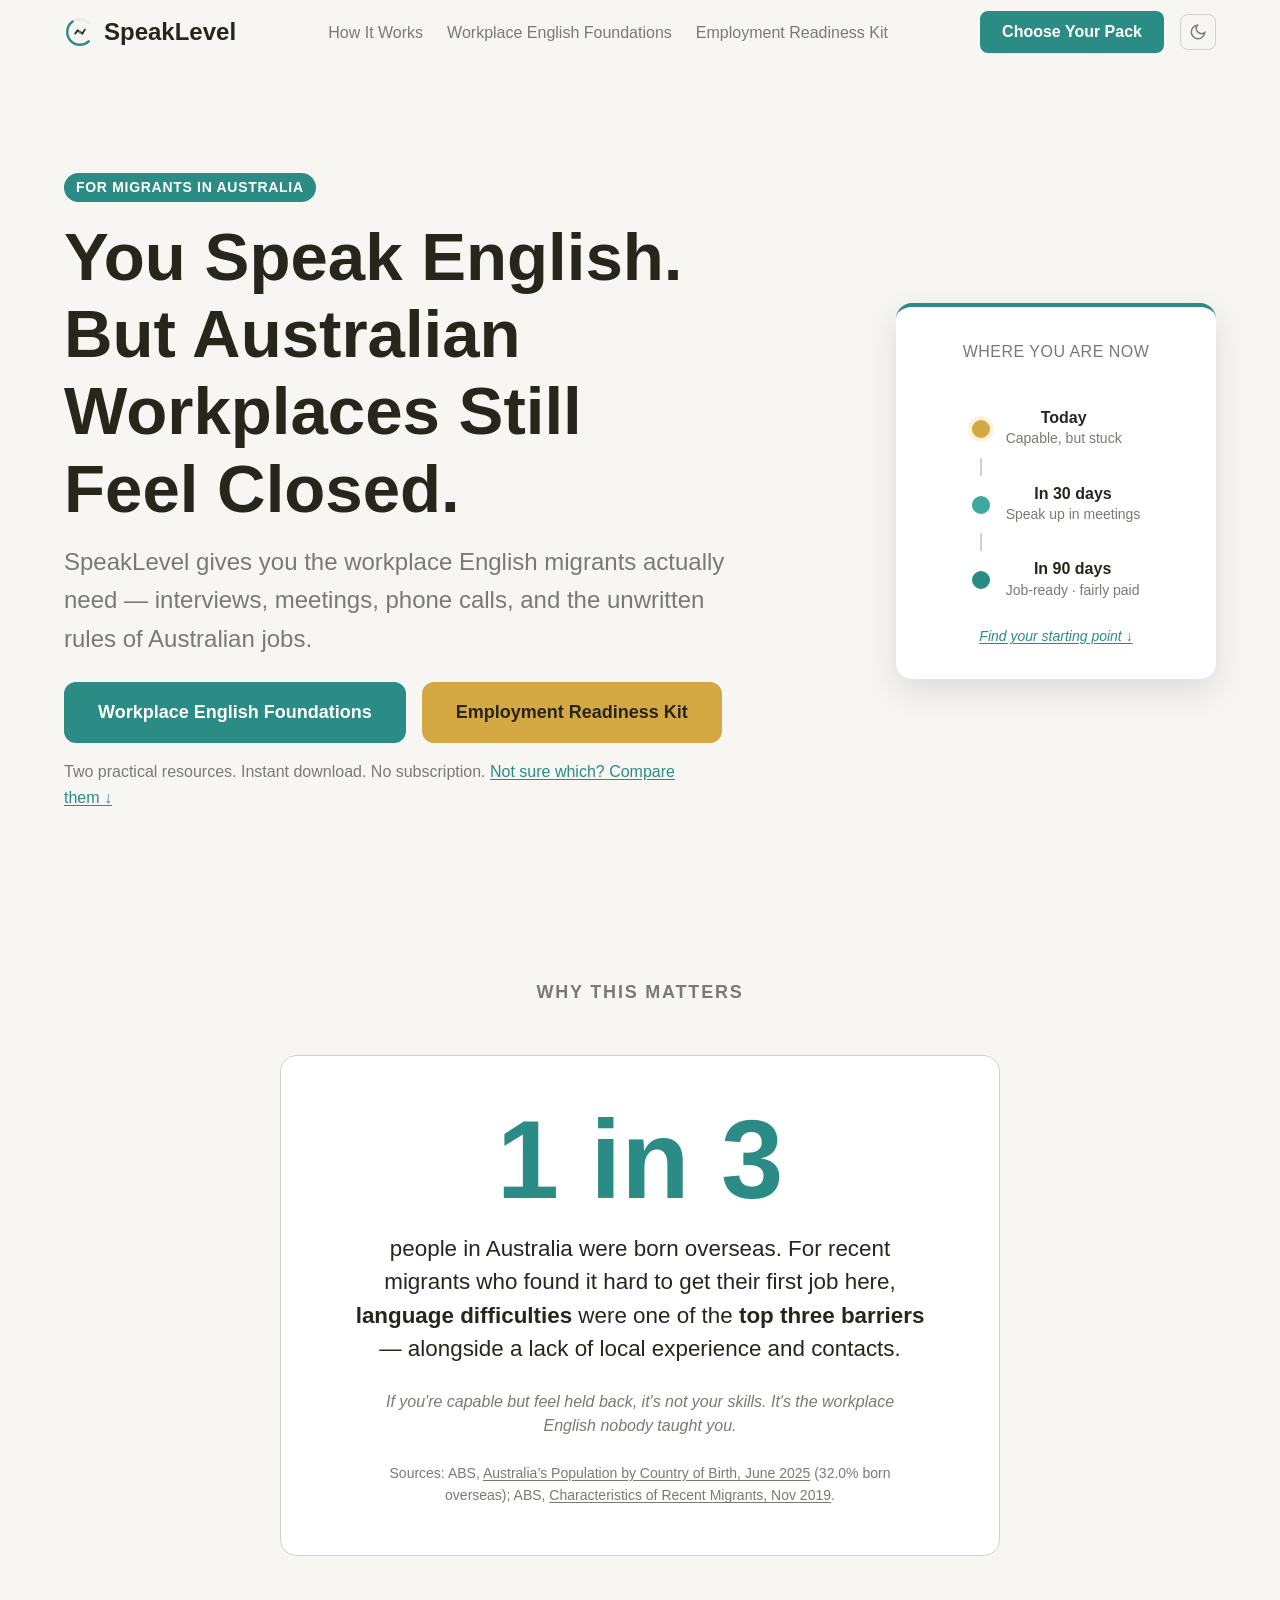
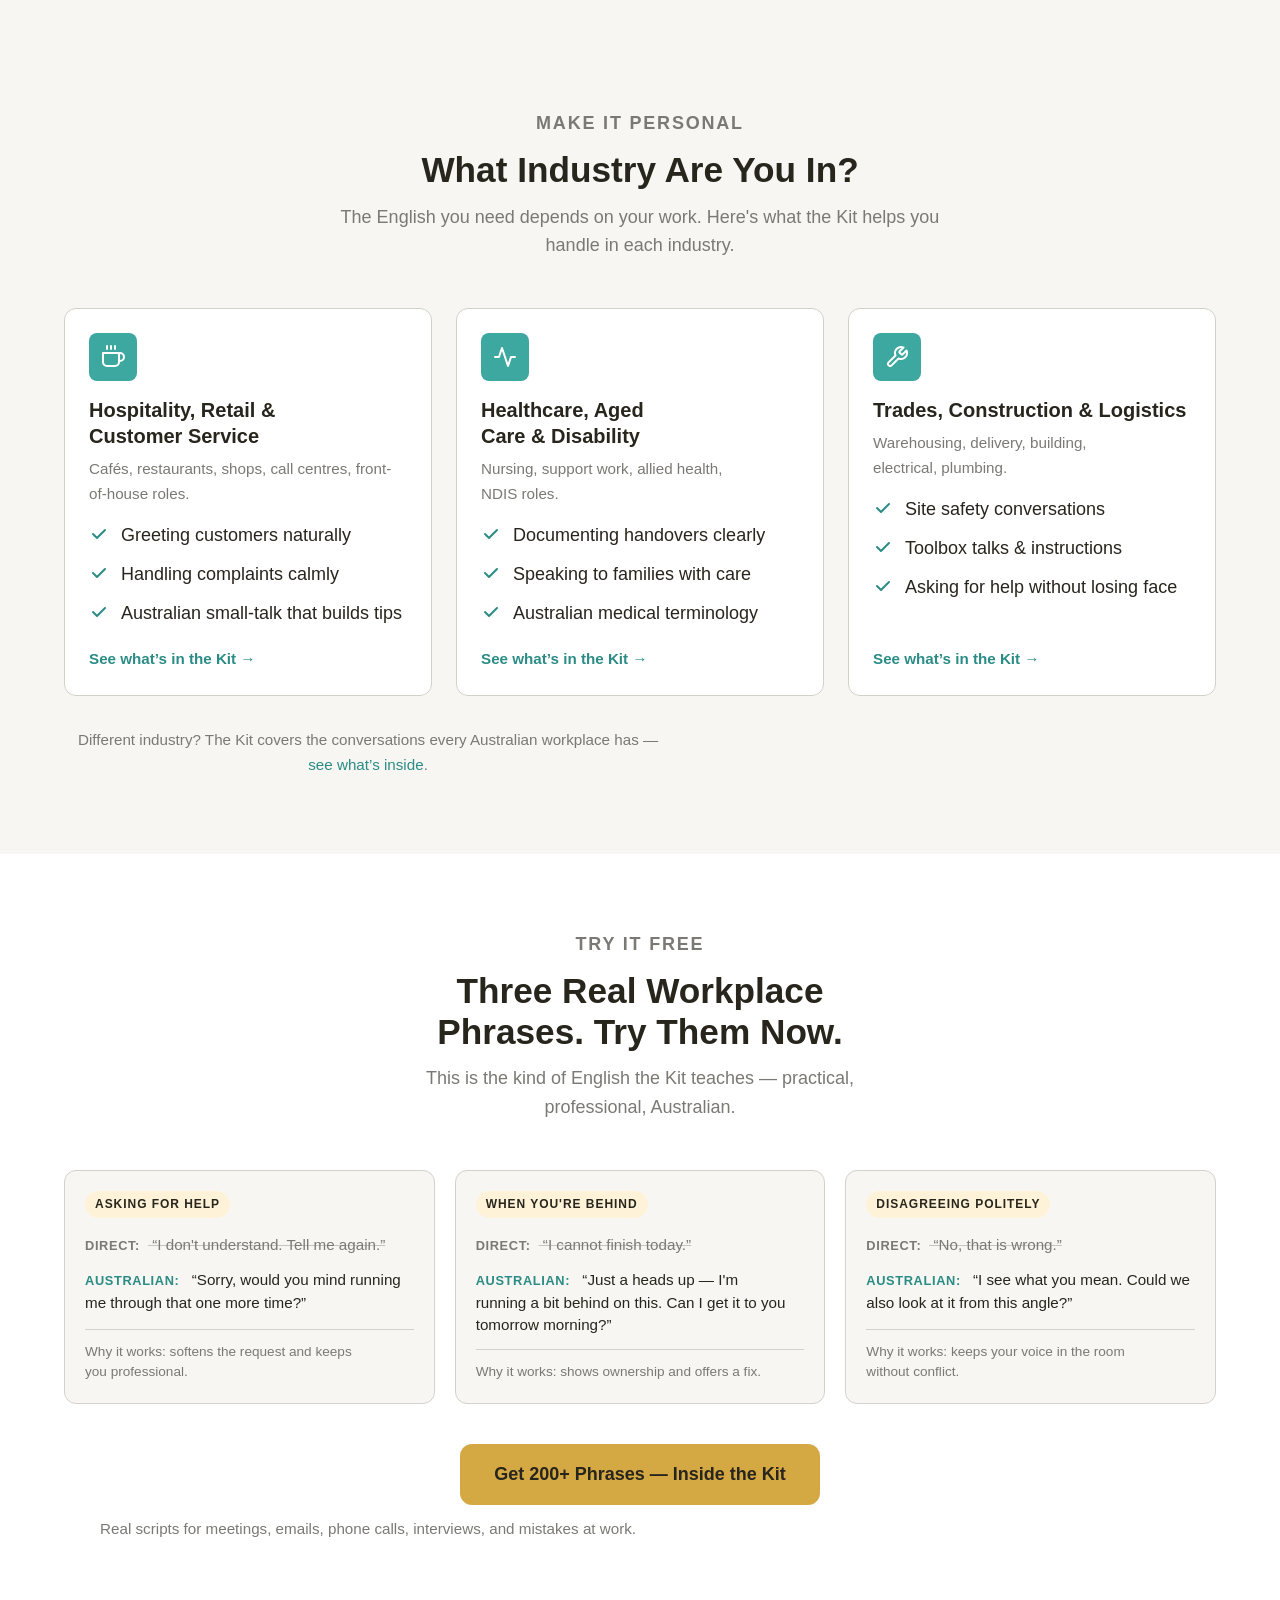
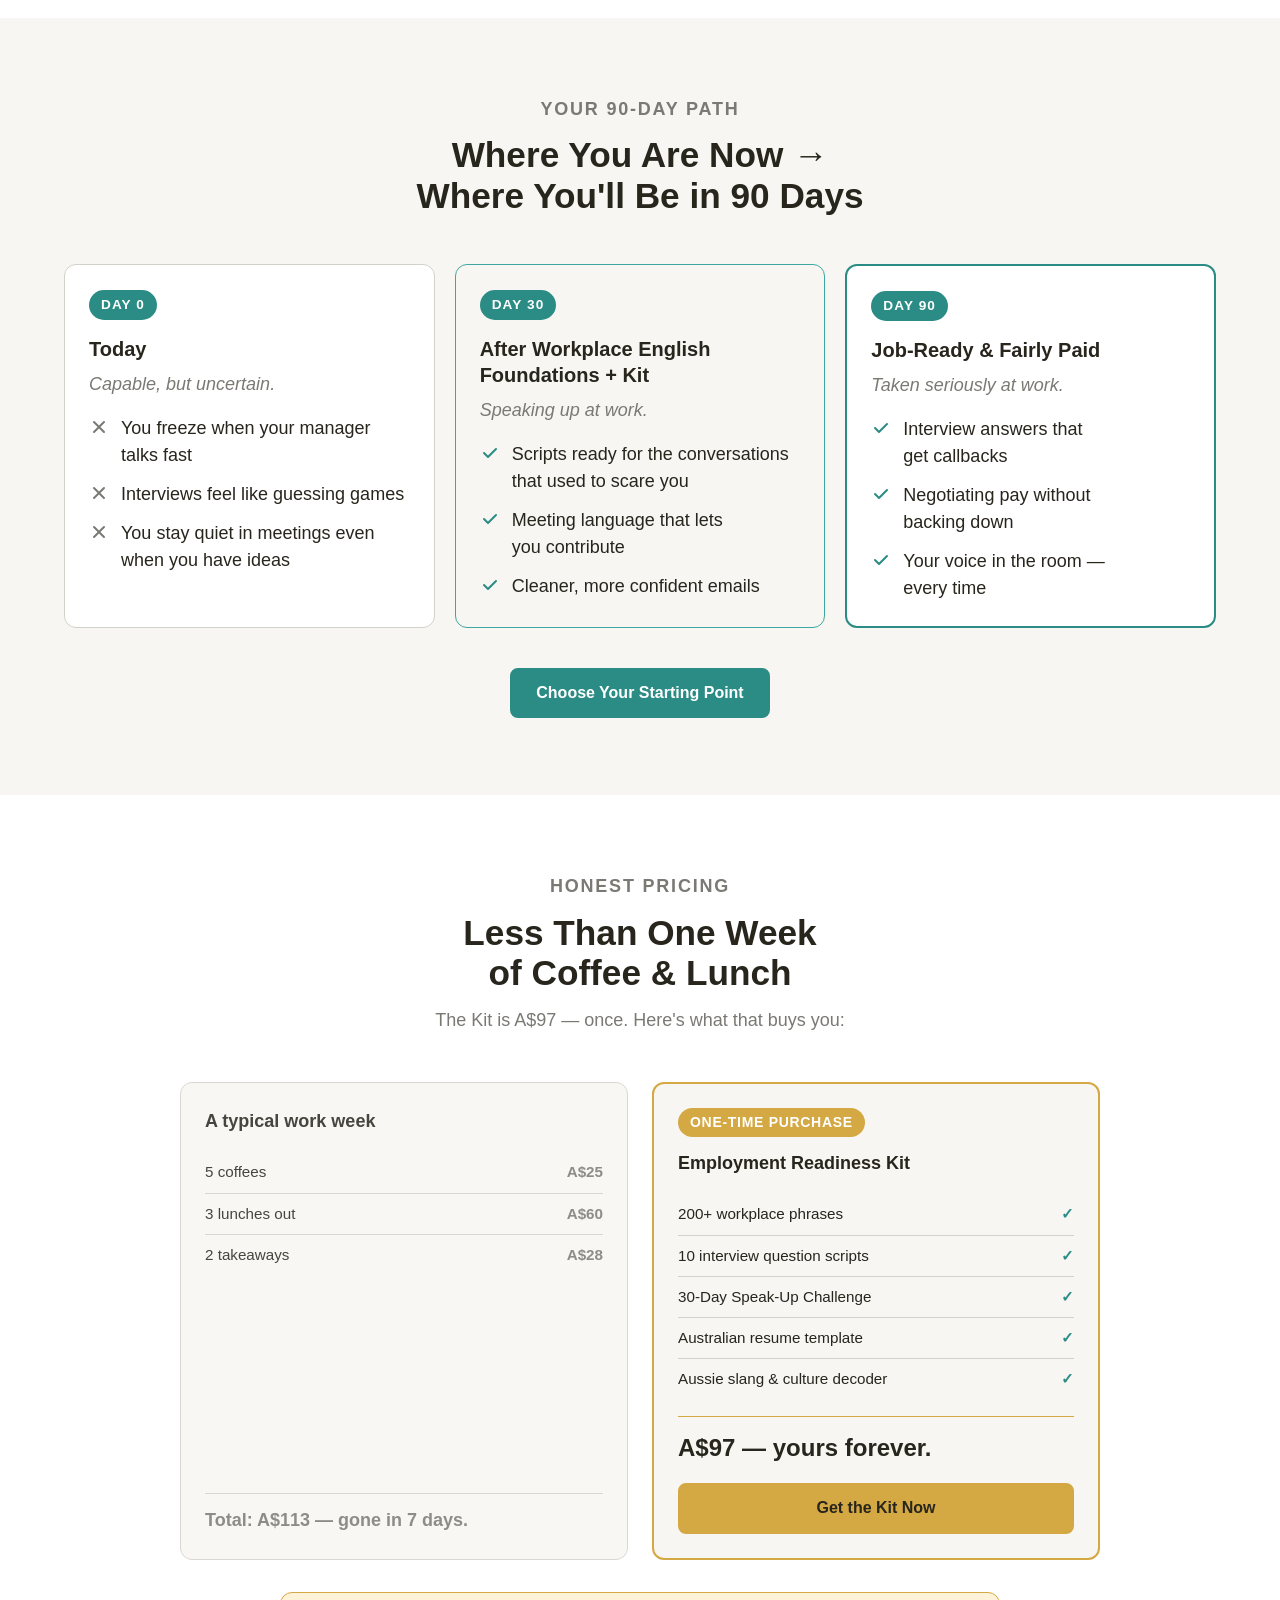
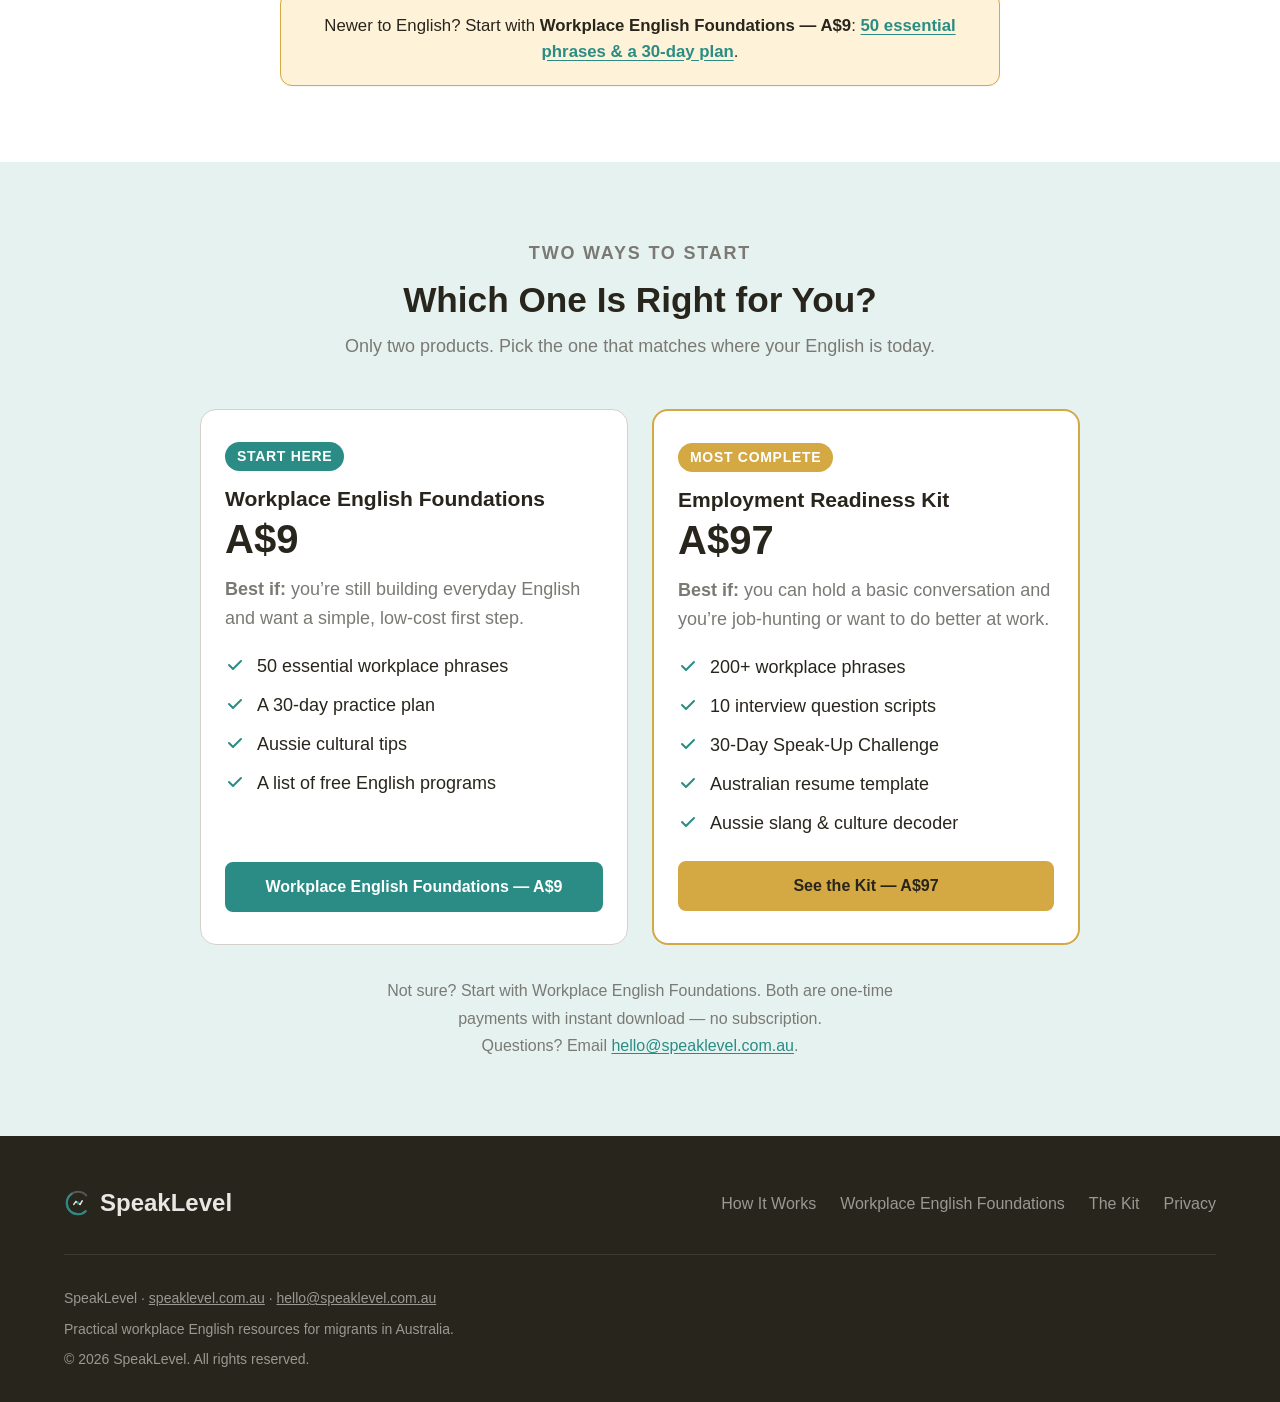
==== commit 9b12bea1: "Use full Payhip name 'Workplace English Foundations'; no prices in header or hero - Every Foundation" ====
--- a/index.html
+++ b/index.html
@@ -58,8 +58,8 @@
       </a>
       <ul class="nav-links" role="list">
         <li><a href="./index.html#how-it-works">How It Works</a></li>
-        <li><a href="https://payhip.com/b/gx4bk" target="_blank" rel="noopener noreferrer">Foundations &middot; A$9</a></li>
-        <li><a href="./kit.html">The Kit &middot; A$97</a></li>
+        <li><a href="https://payhip.com/b/gx4bk" target="_blank" rel="noopener noreferrer">Workplace English Foundations</a></li>
+        <li><a href="./kit.html">Employment Readiness Kit</a></li>
       </ul>
       <div class="nav-right">
         <a href="./index.html#choose" class="btn btn--primary btn--nav">Choose Your Pack</a>
@@ -73,8 +73,8 @@
     </div>
     <div class="mobile-menu" id="mobile-menu">
       <a href="./index.html#how-it-works">How It Works</a>
-      <a href="https://payhip.com/b/gx4bk" target="_blank" rel="noopener noreferrer">Workplace English Foundations &middot; A$9</a>
-      <a href="./kit.html">Employment Readiness Kit &middot; A$97</a>
+      <a href="https://payhip.com/b/gx4bk" target="_blank" rel="noopener noreferrer">Workplace English Foundations</a>
+      <a href="./kit.html">Employment Readiness Kit</a>
       <a href="./index.html#choose">Which one is right for me?</a>
     </div>
   </nav>
@@ -91,8 +91,8 @@
             <h1>You Speak English. But Australian Workplaces Still Feel Closed.</h1>
             <p class="hero-sub">SpeakLevel gives you the workplace English migrants actually need — interviews, meetings, phone calls, and the unwritten rules of Australian jobs.</p>
             <div class="hero-ctas">
-              <a href="https://payhip.com/b/gx4bk" target="_blank" rel="noopener noreferrer" class="btn btn--primary btn--lg">Start with Foundations — A$9</a>
-              <a href="./kit.html" class="btn btn--amber btn--lg">Get the Kit — A$97</a>
+              <a href="https://payhip.com/b/gx4bk" target="_blank" rel="noopener noreferrer" class="btn btn--primary btn--lg">Workplace English Foundations</a>
+              <a href="./kit.html" class="btn btn--amber btn--lg">Employment Readiness Kit</a>
             </div>
             <p class="hero-small">Two practical resources. Instant download. No subscription. <a href="#choose">Not sure which? Compare them &darr;</a></p>
           </div>
@@ -264,7 +264,7 @@
 
           <div class="journey-stage journey-stage--mid">
             <span class="journey-stage-num">Day 30</span>
-            <h3>After Foundations + Kit</h3>
+            <h3>After Workplace English Foundations + Kit</h3>
             <p class="journey-stage-mood">Speaking up at work.</p>
             <ul class="check-list" role="list">
               <li>Scripts ready for the conversations that used to scare you</li>
@@ -354,7 +354,7 @@
               <li>Aussie cultural tips</li>
               <li>A list of free English programs</li>
             </ul>
-            <a href="https://payhip.com/b/gx4bk" target="_blank" rel="noopener noreferrer" class="btn btn--primary btn--full">Get Foundations — A$9</a>
+            <a href="https://payhip.com/b/gx4bk" target="_blank" rel="noopener noreferrer" class="btn btn--primary btn--full">Workplace English Foundations&nbsp;&mdash;&nbsp;A$9</a>
           </div>
 
           <div class="choose-card choose-card--featured">
@@ -374,7 +374,7 @@
 
         </div>
 
-        <p class="choose-foot">Not sure? Start with Foundations. Both are one-time payments with instant download &mdash; no subscription.<br>Questions? Email <a href="mailto:hello@speaklevel.com.au">hello@speaklevel.com.au</a>.</p>
+        <p class="choose-foot">Not sure? Start with Workplace English Foundations. Both are one-time payments with instant download &mdash; no subscription.<br>Questions? Email <a href="mailto:hello@speaklevel.com.au">hello@speaklevel.com.au</a>.</p>
       </div>
     </section>
 
@@ -397,7 +397,7 @@
         </a>
         <ul class="footer-links" role="list">
           <li><a href="./index.html#how-it-works">How It Works</a></li>
-          <li><a href="https://payhip.com/b/gx4bk" target="_blank" rel="noopener noreferrer">Foundations</a></li>
+          <li><a href="https://payhip.com/b/gx4bk" target="_blank" rel="noopener noreferrer">Workplace English Foundations</a></li>
           <li><a href="./kit.html">The Kit</a></li>
           <li><a href="./privacy.html">Privacy</a></li>
         </ul>
--- a/style.css
+++ b/style.css
@@ -2780,3 +2780,23 @@
     grid-template-columns: 1fr;
   }
 }
+
+/* Full product names in the menu need more room: use the hamburger menu below 1120px */
+@media (max-width: 1120px) {
+  .nav-links { display: none; }
+  .hamburger { display: flex; }
+}
+
+/* Long product-name buttons wrap neatly on small screens */
+@media (max-width: 600px) {
+  .btn--lg,
+  .btn--full {
+    white-space: normal;
+    text-align: center;
+    line-height: 1.3;
+    max-width: 100%;
+  }
+  .final-cta-buttons .btn {
+    width: 100%;
+  }
+}
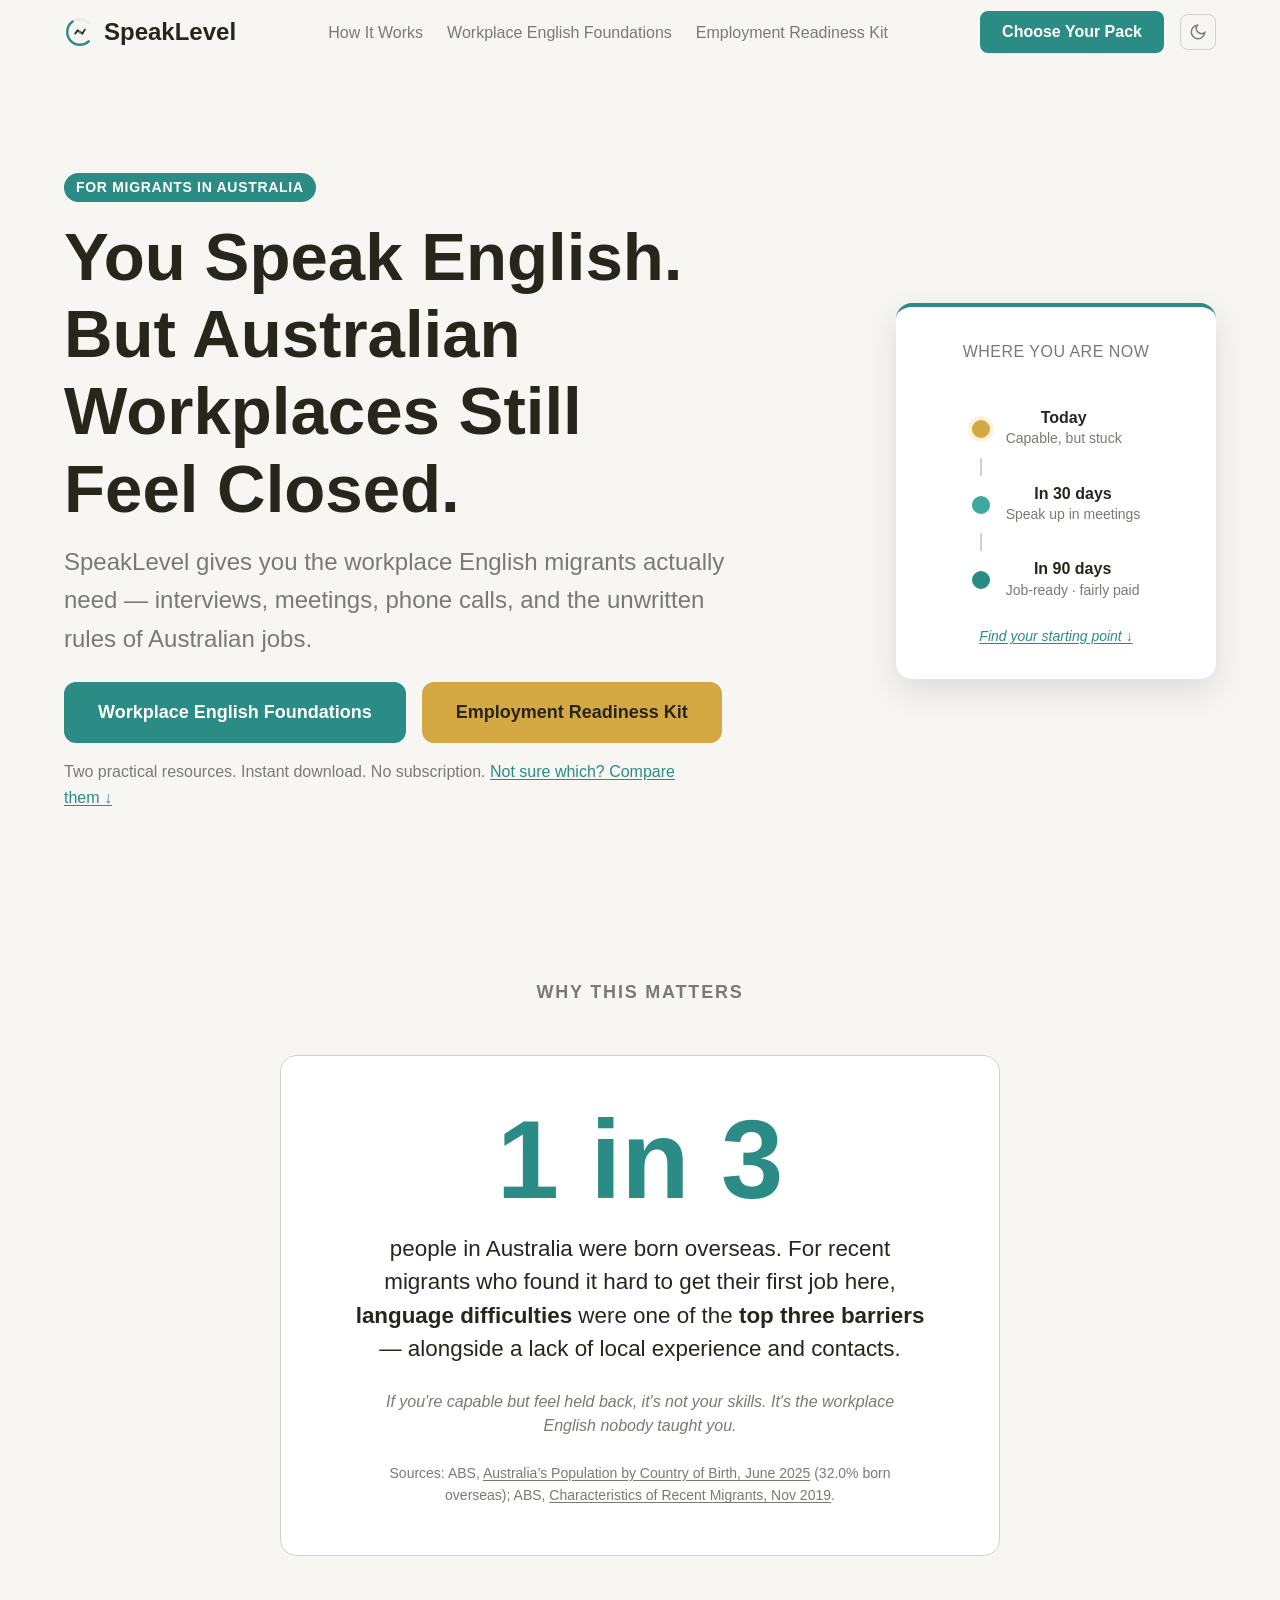
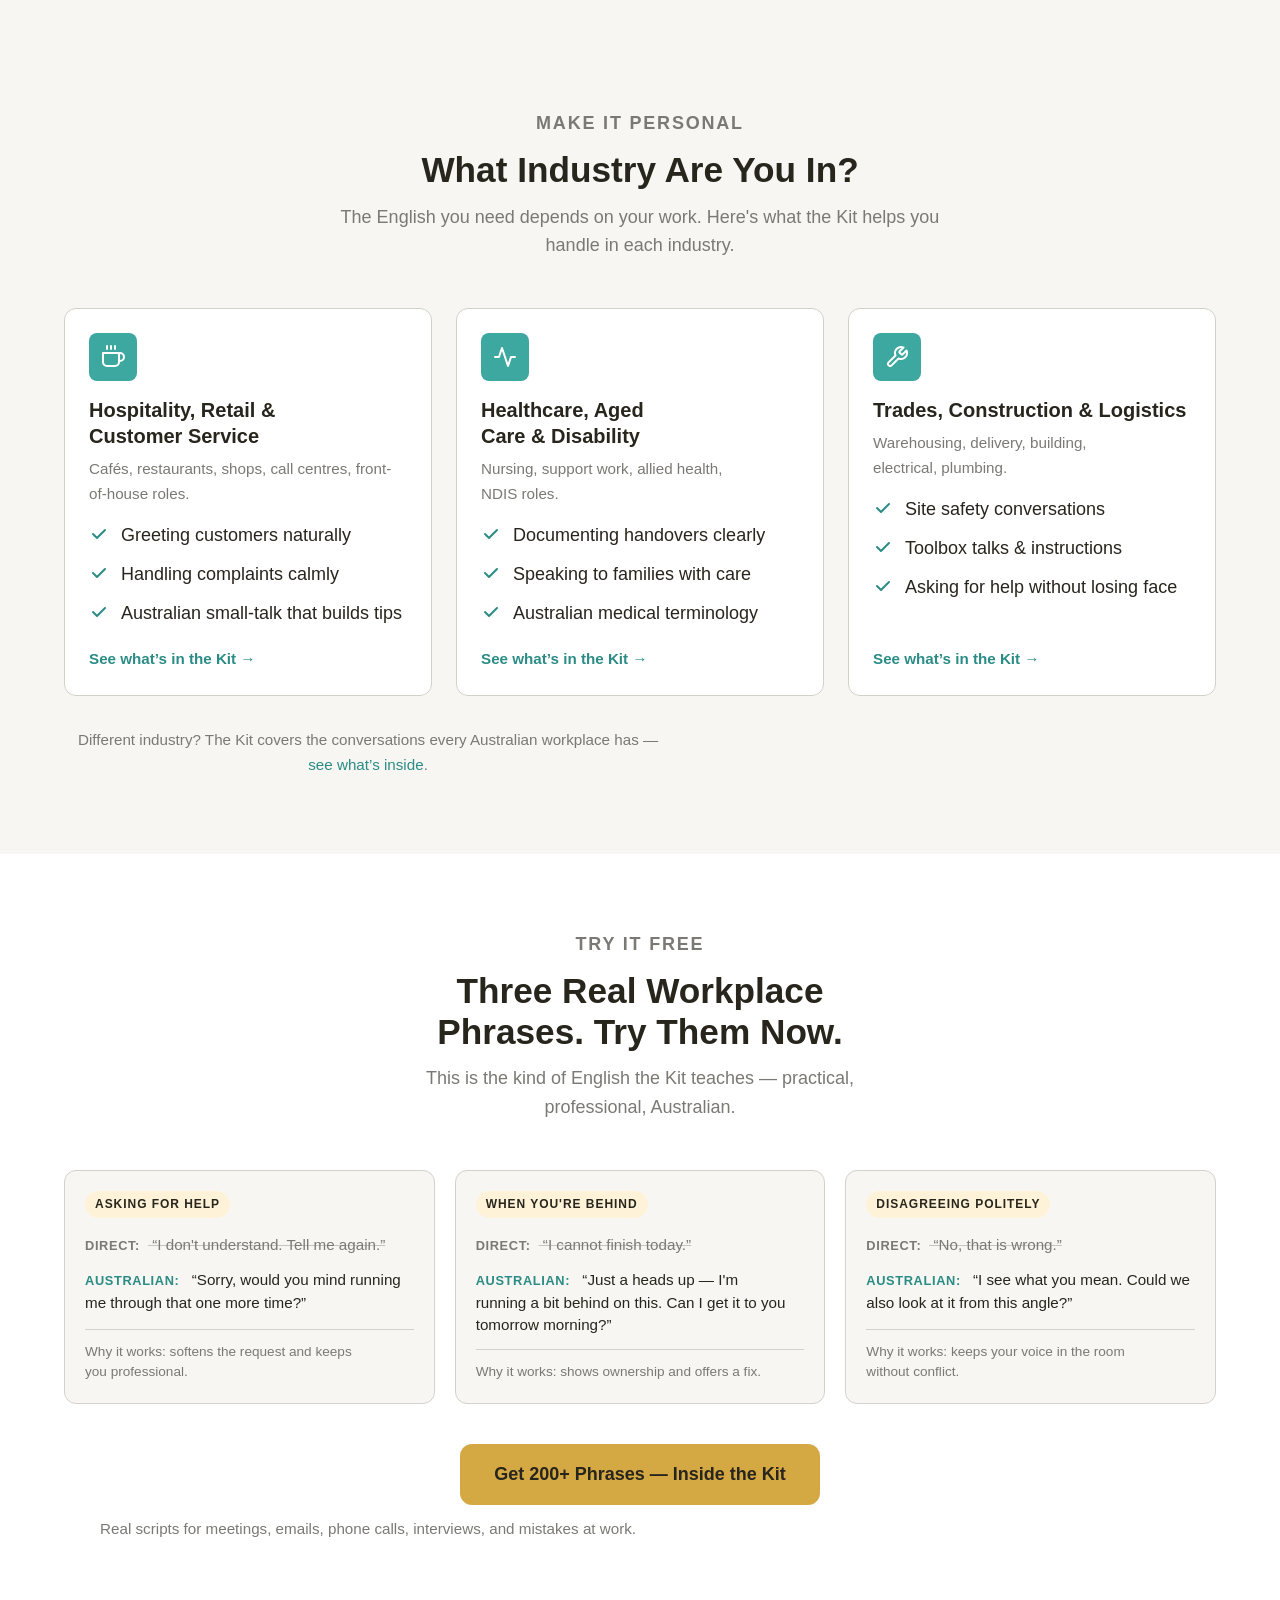
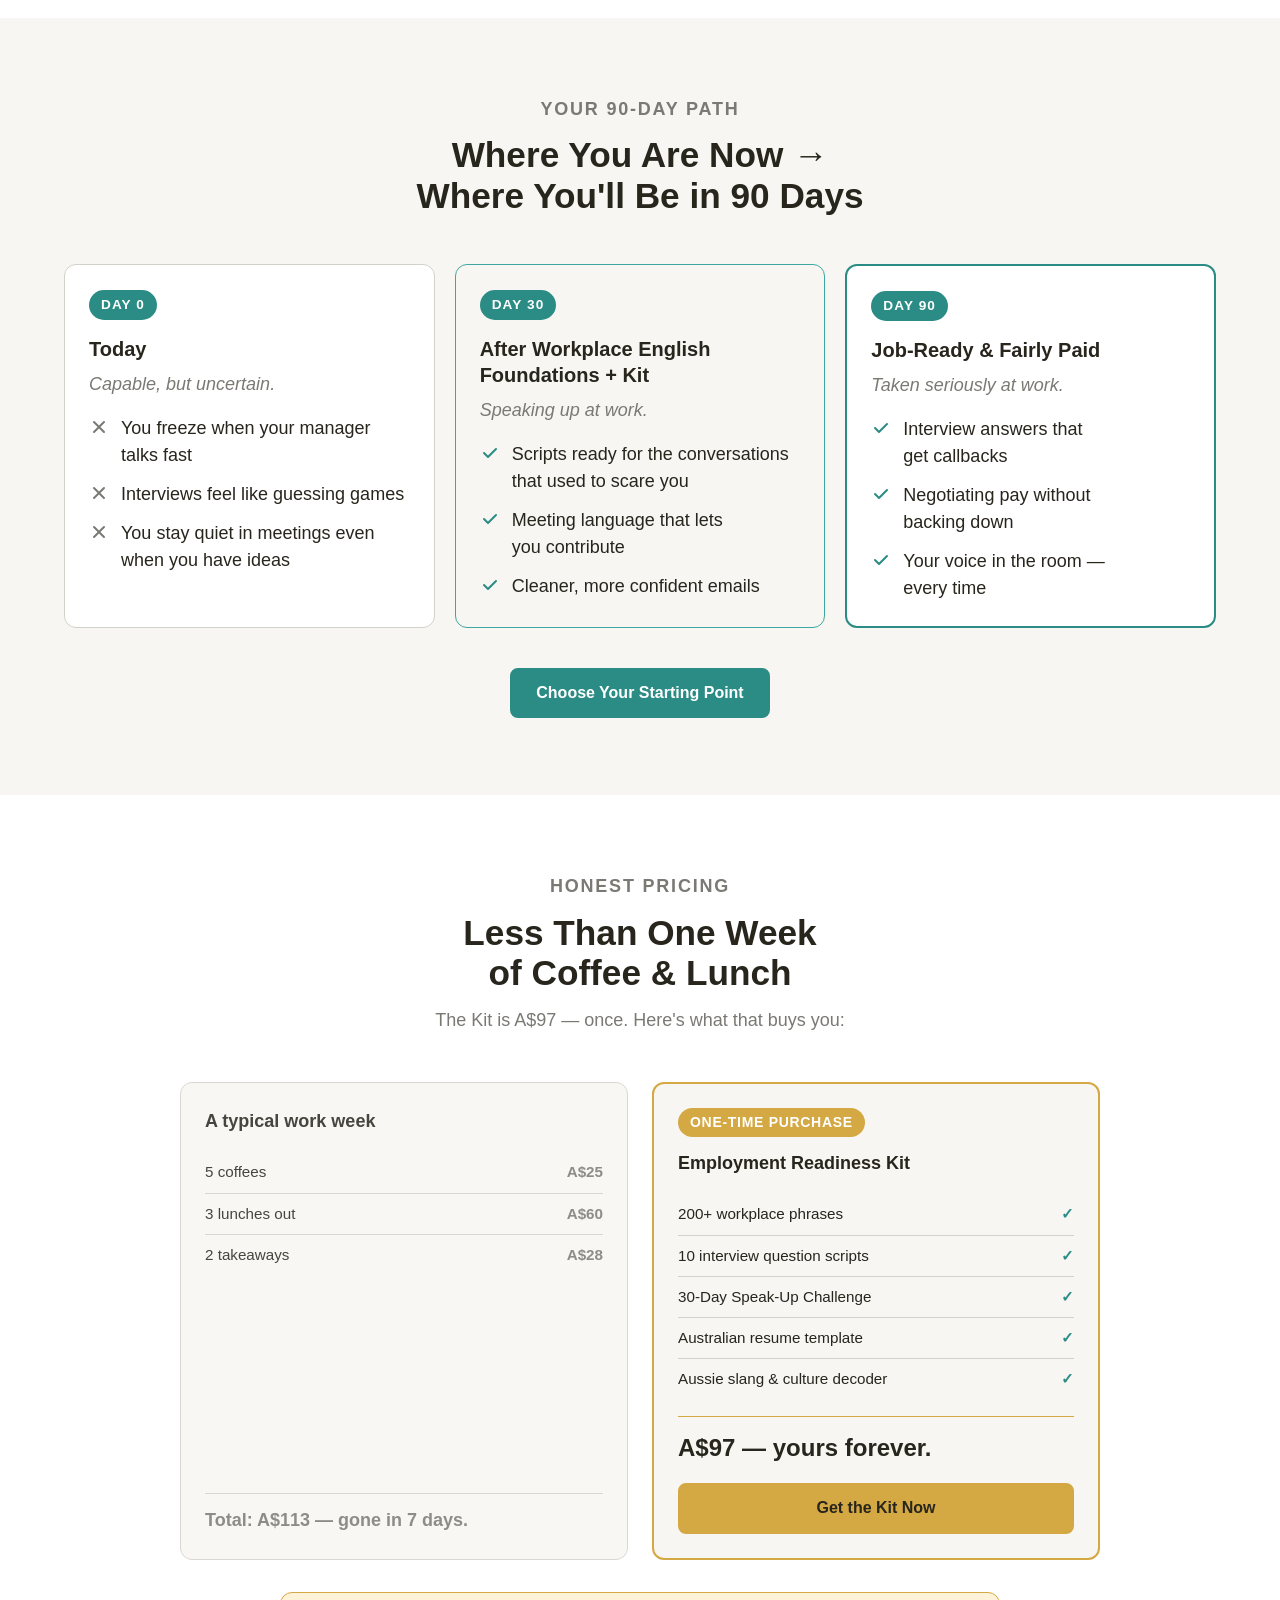
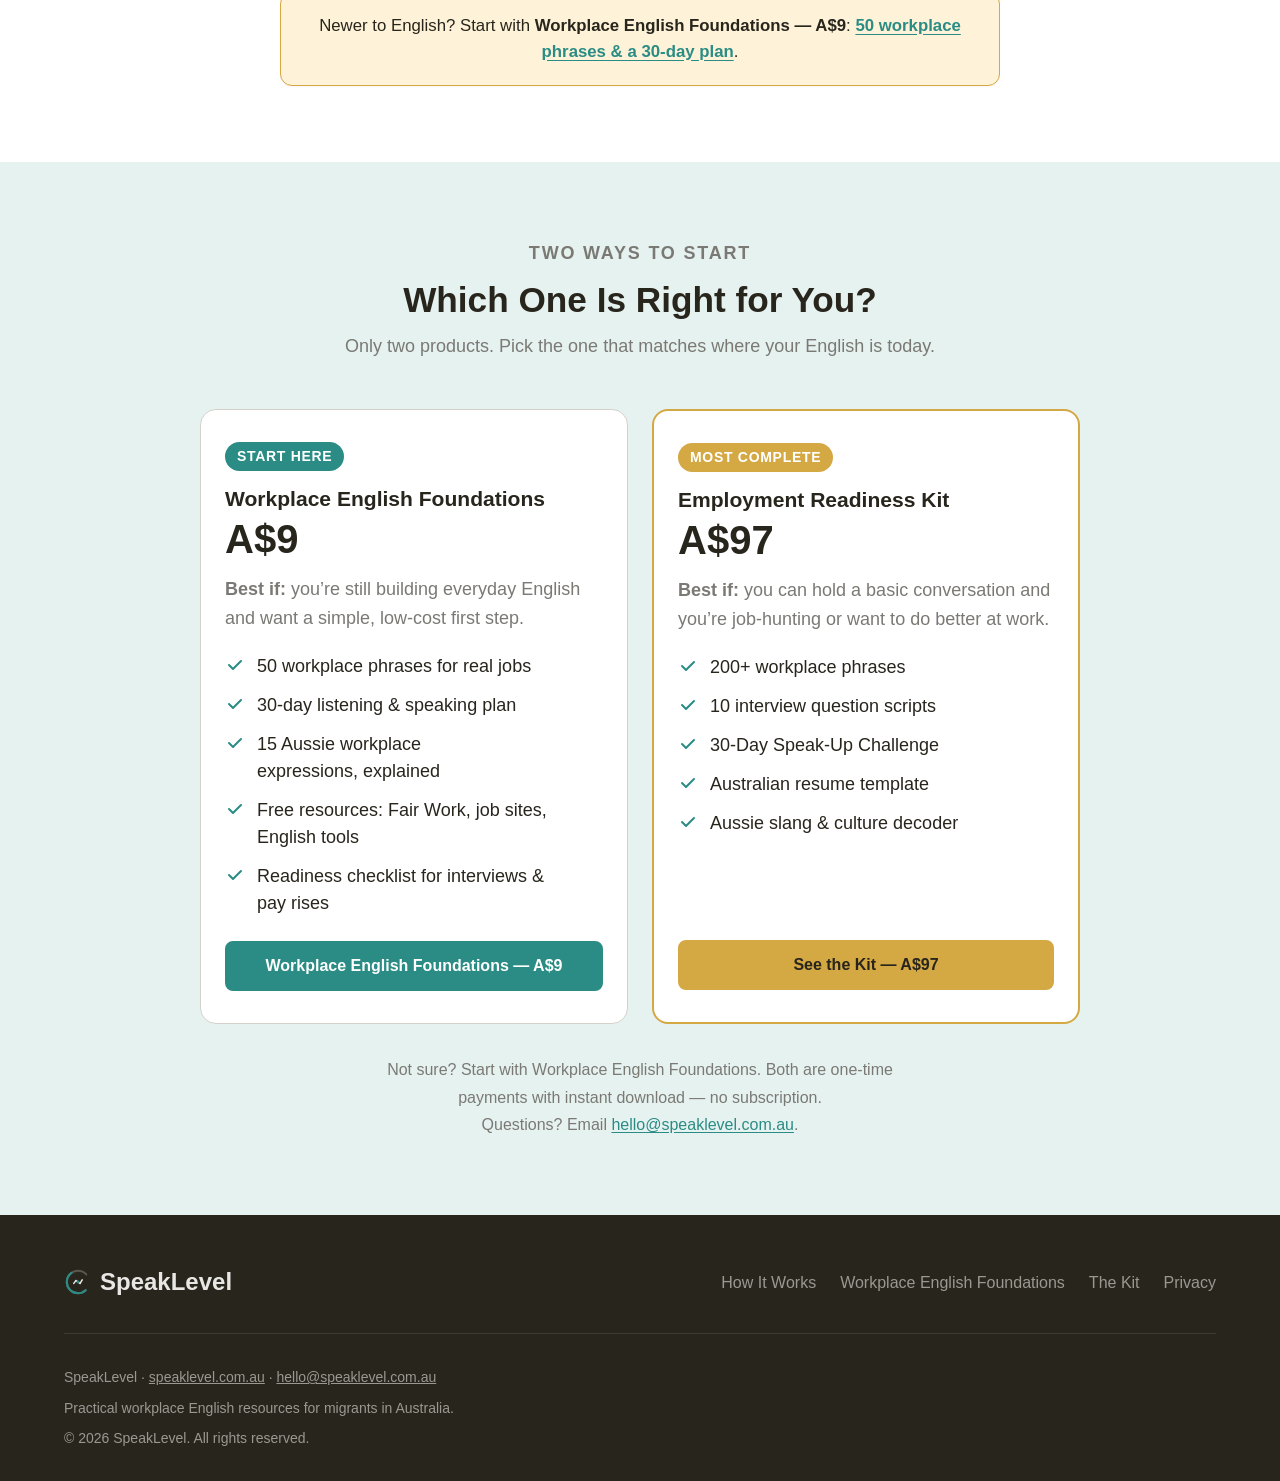
==== commit f53f113c: "Foundations card: list contents exactly as described on Payhip Co-Authored-By: Claude Opus 5.5 <nore" ====
--- a/index.html
+++ b/index.html
@@ -327,7 +327,7 @@
 
         </div>
         <div class="cost-foot-card">
-          <p class="cost-foot-text">Newer to English? Start with <strong>Workplace English Foundations &mdash; A$9</strong>: <a href="https://payhip.com/b/gx4bk" target="_blank" rel="noopener noreferrer">50 essential phrases &amp; a 30-day plan</a>.</p>
+          <p class="cost-foot-text">Newer to English? Start with <strong>Workplace English Foundations &mdash; A$9</strong>: <a href="https://payhip.com/b/gx4bk" target="_blank" rel="noopener noreferrer">50 workplace phrases &amp; a 30-day plan</a>.</p>
         </div>
       </div>
     </section>
@@ -349,10 +349,11 @@
             <p class="choose-price">A$9</p>
             <p class="choose-for"><strong>Best if:</strong> you&rsquo;re still building everyday English and want a simple, low-cost first step.</p>
             <ul class="check-list" role="list">
-              <li>50 essential workplace phrases</li>
-              <li>A 30-day practice plan</li>
-              <li>Aussie cultural tips</li>
-              <li>A list of free English programs</li>
+              <li>50 workplace phrases for real jobs</li>
+              <li>30-day listening &amp; speaking plan</li>
+              <li>15 Aussie workplace expressions, explained</li>
+              <li>Free resources: Fair Work, job sites, English tools</li>
+              <li>Readiness checklist for interviews &amp; pay rises</li>
             </ul>
             <a href="https://payhip.com/b/gx4bk" target="_blank" rel="noopener noreferrer" class="btn btn--primary btn--full">Workplace English Foundations&nbsp;&mdash;&nbsp;A$9</a>
           </div>
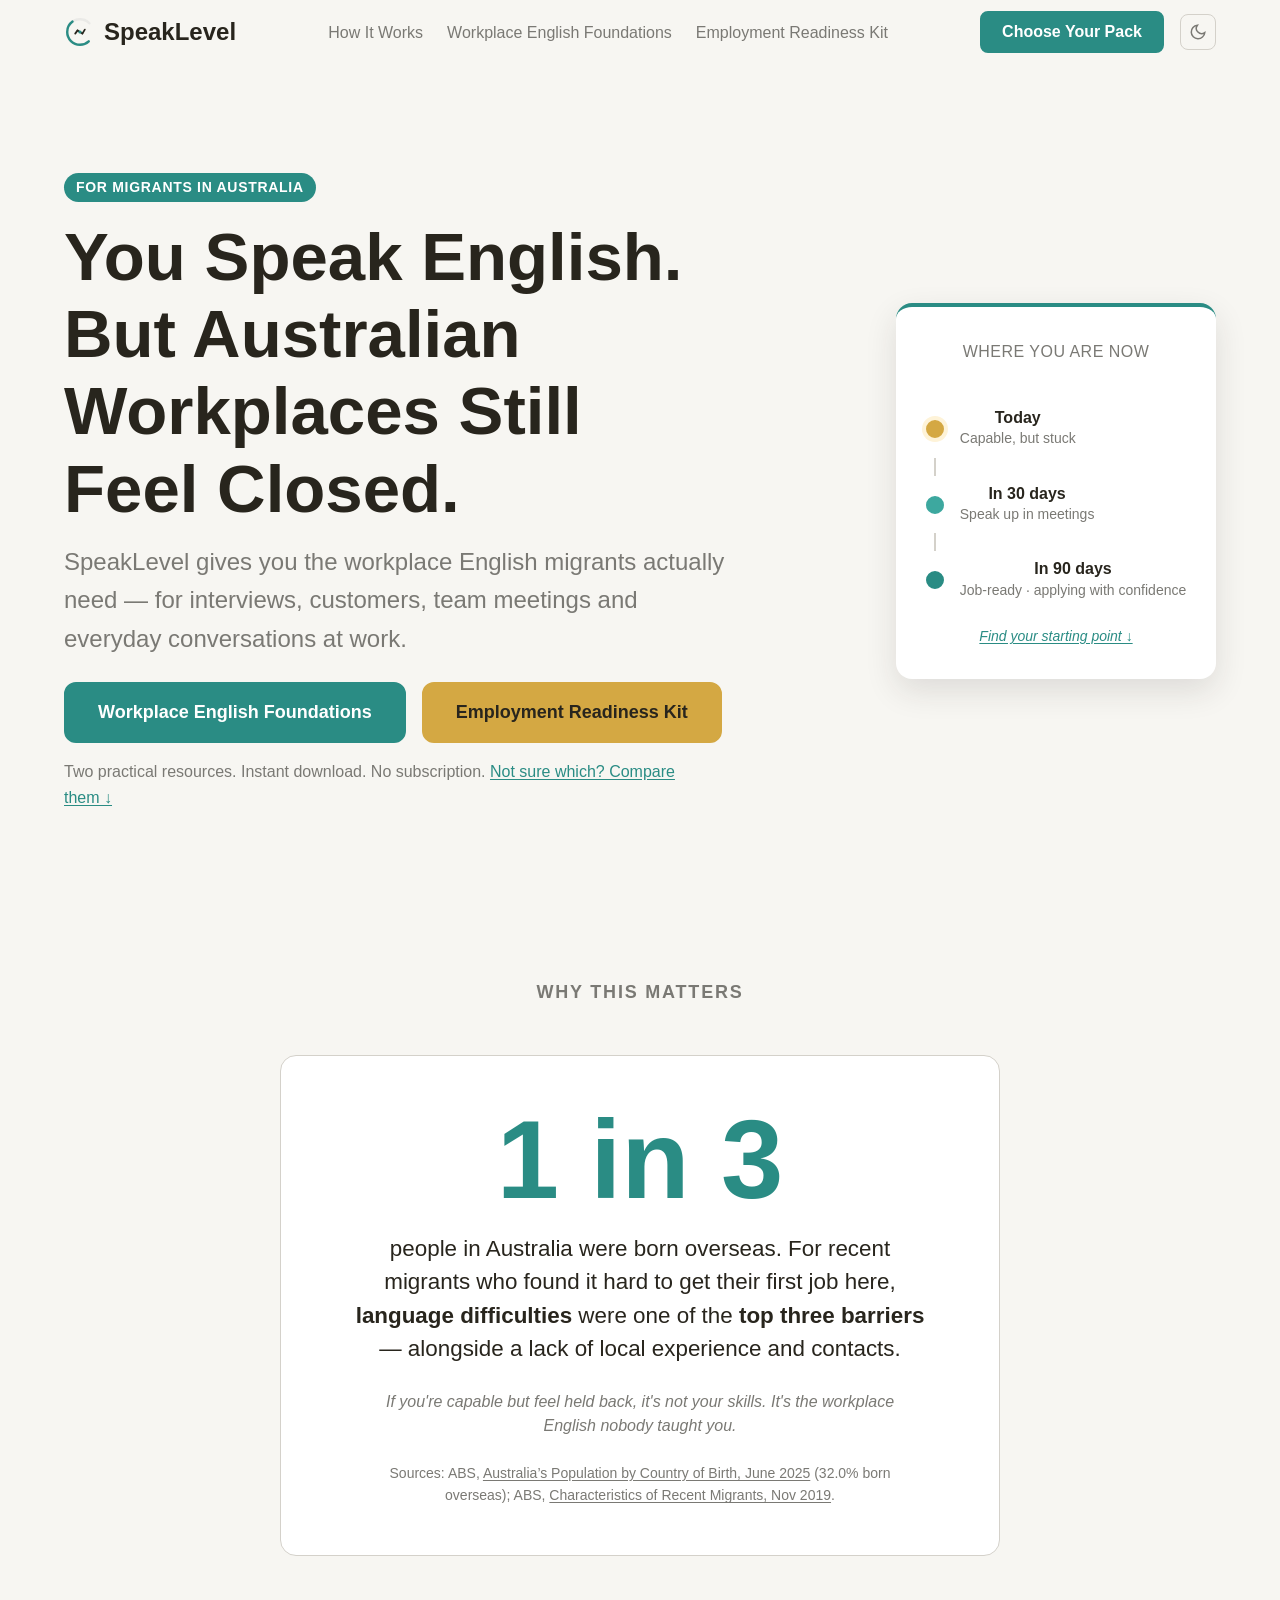
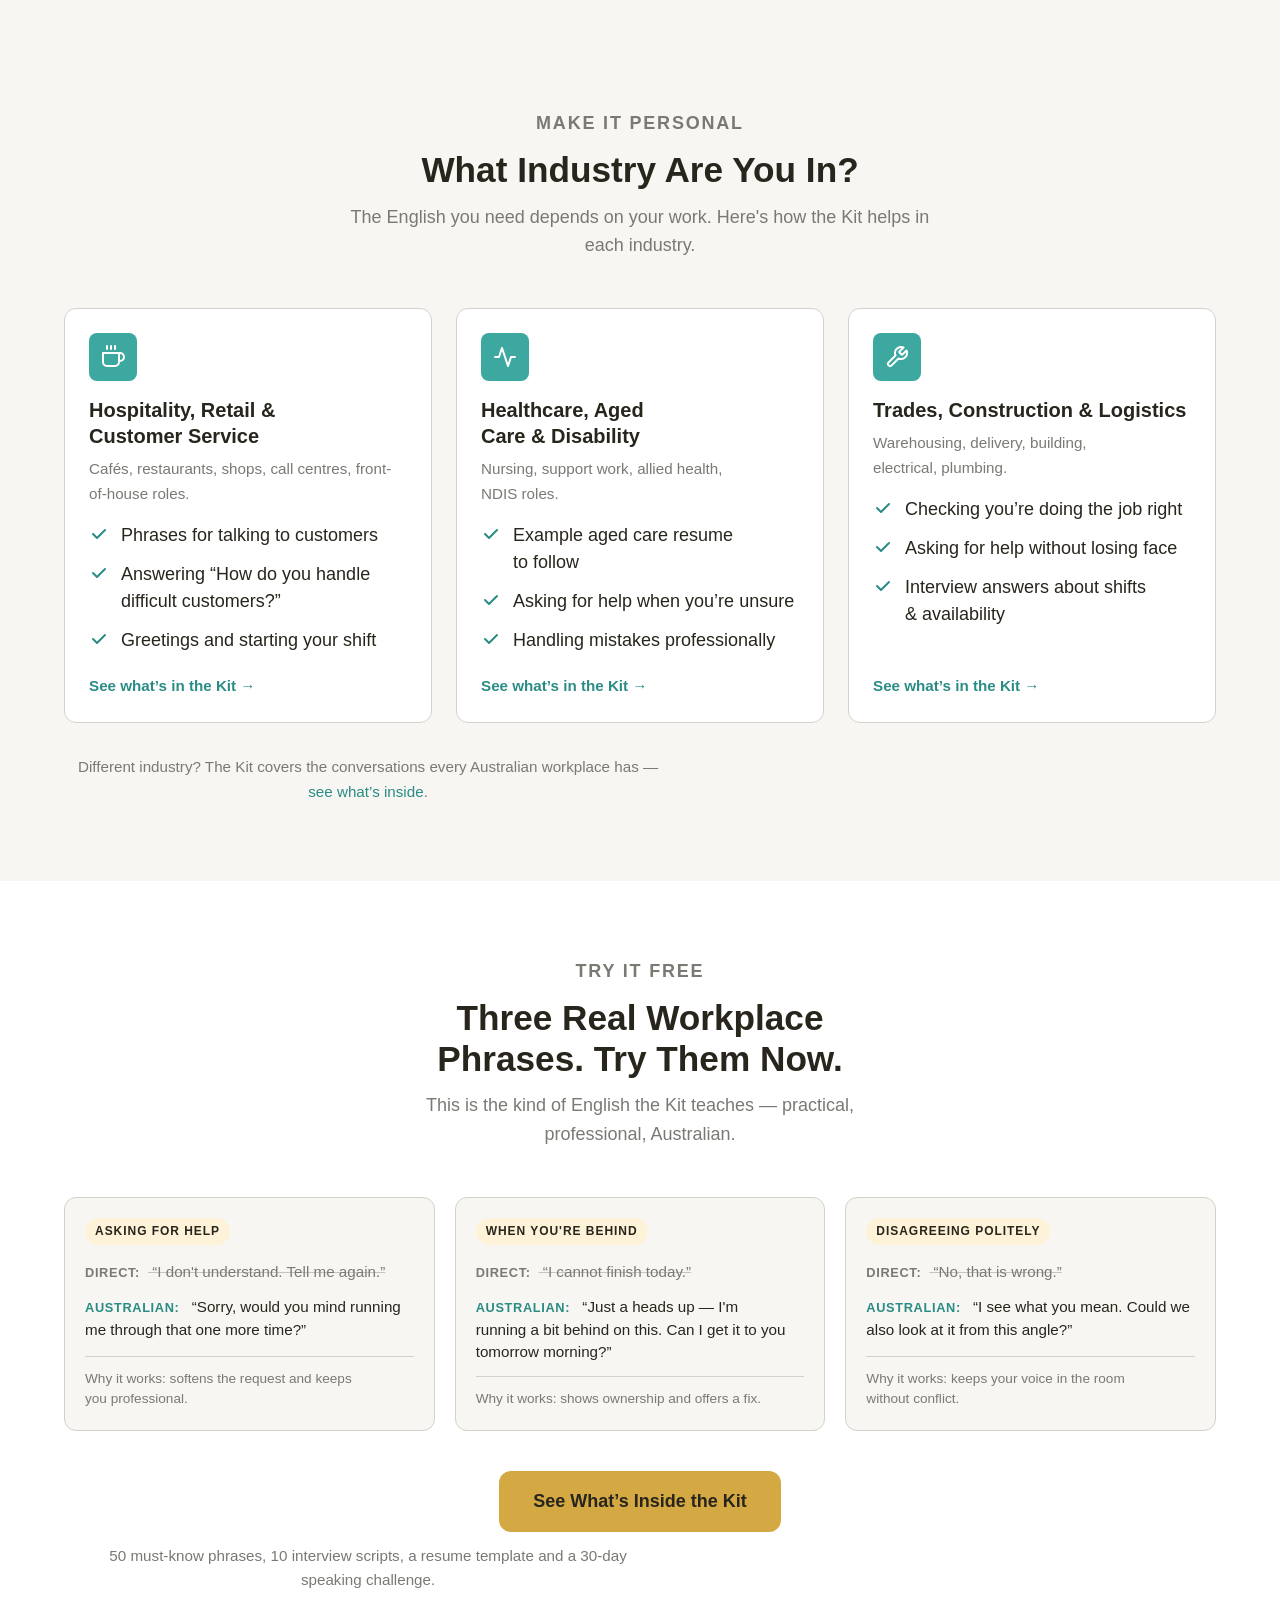
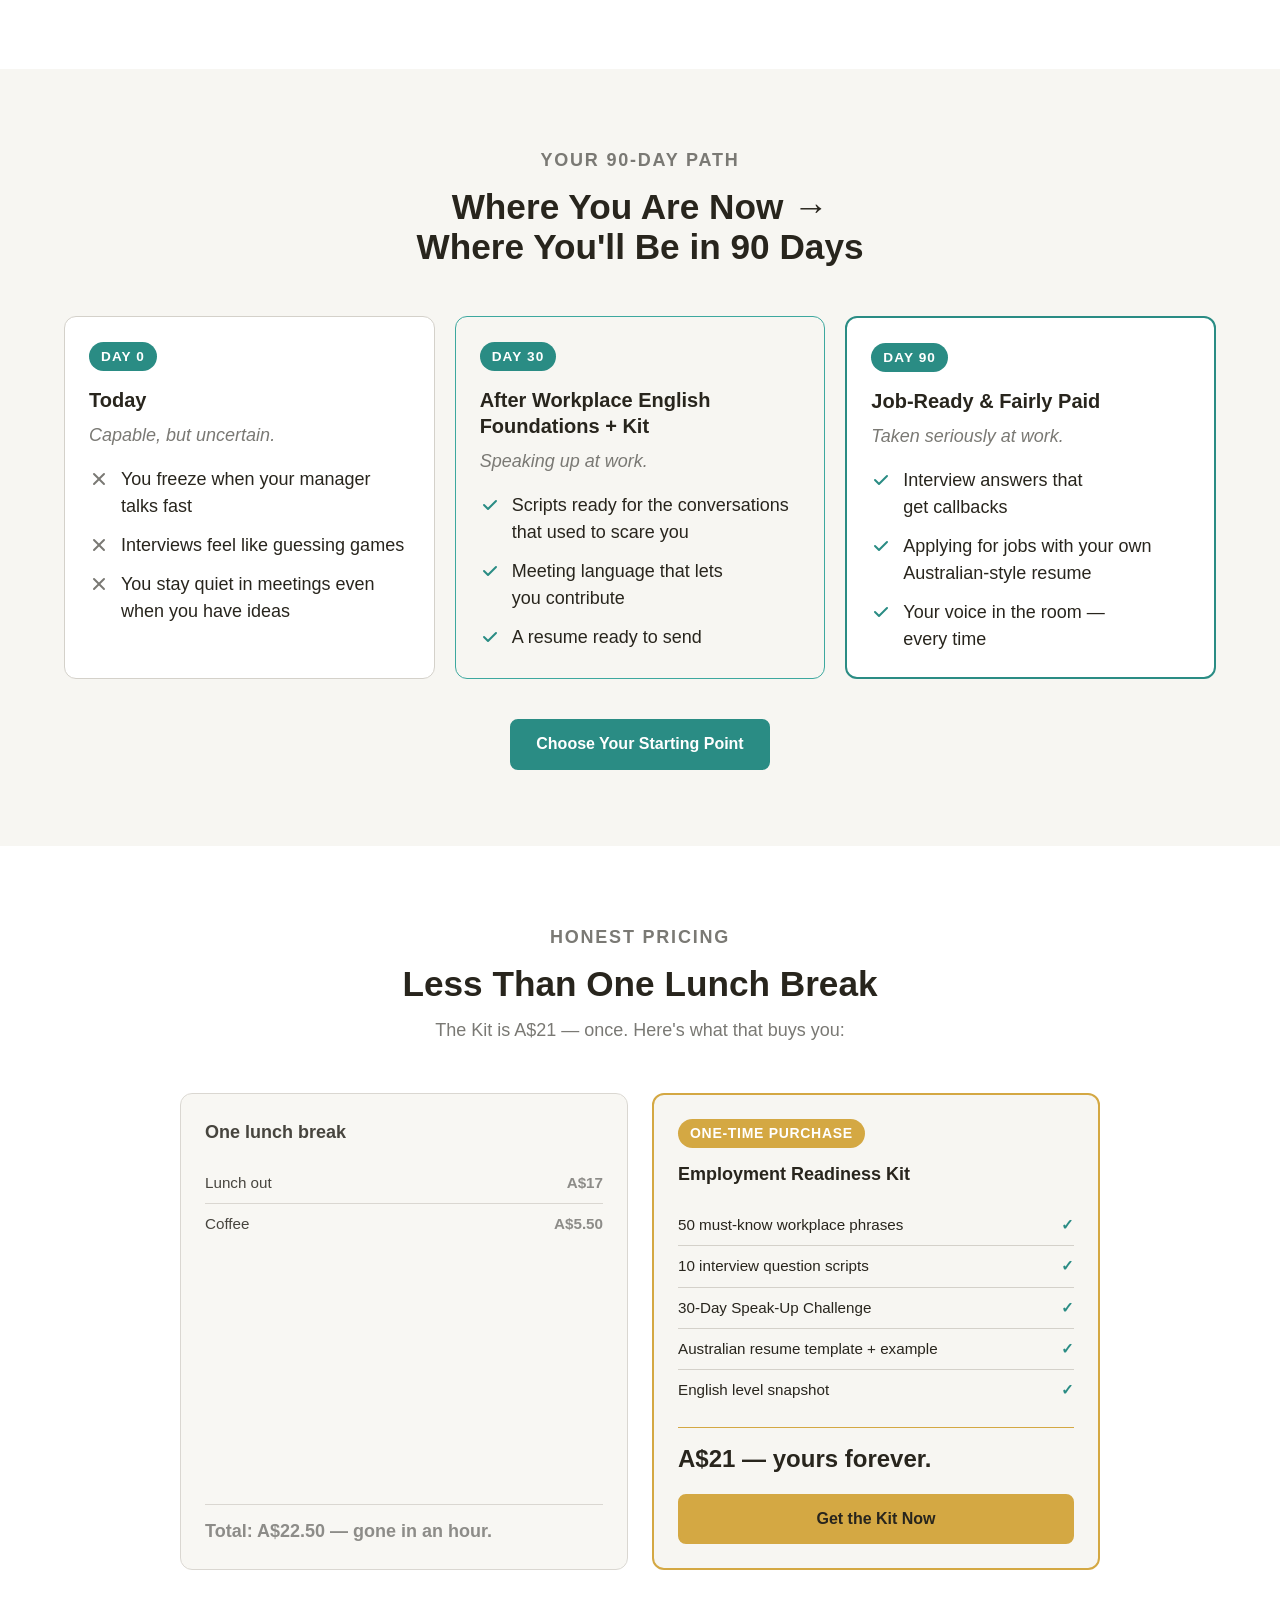
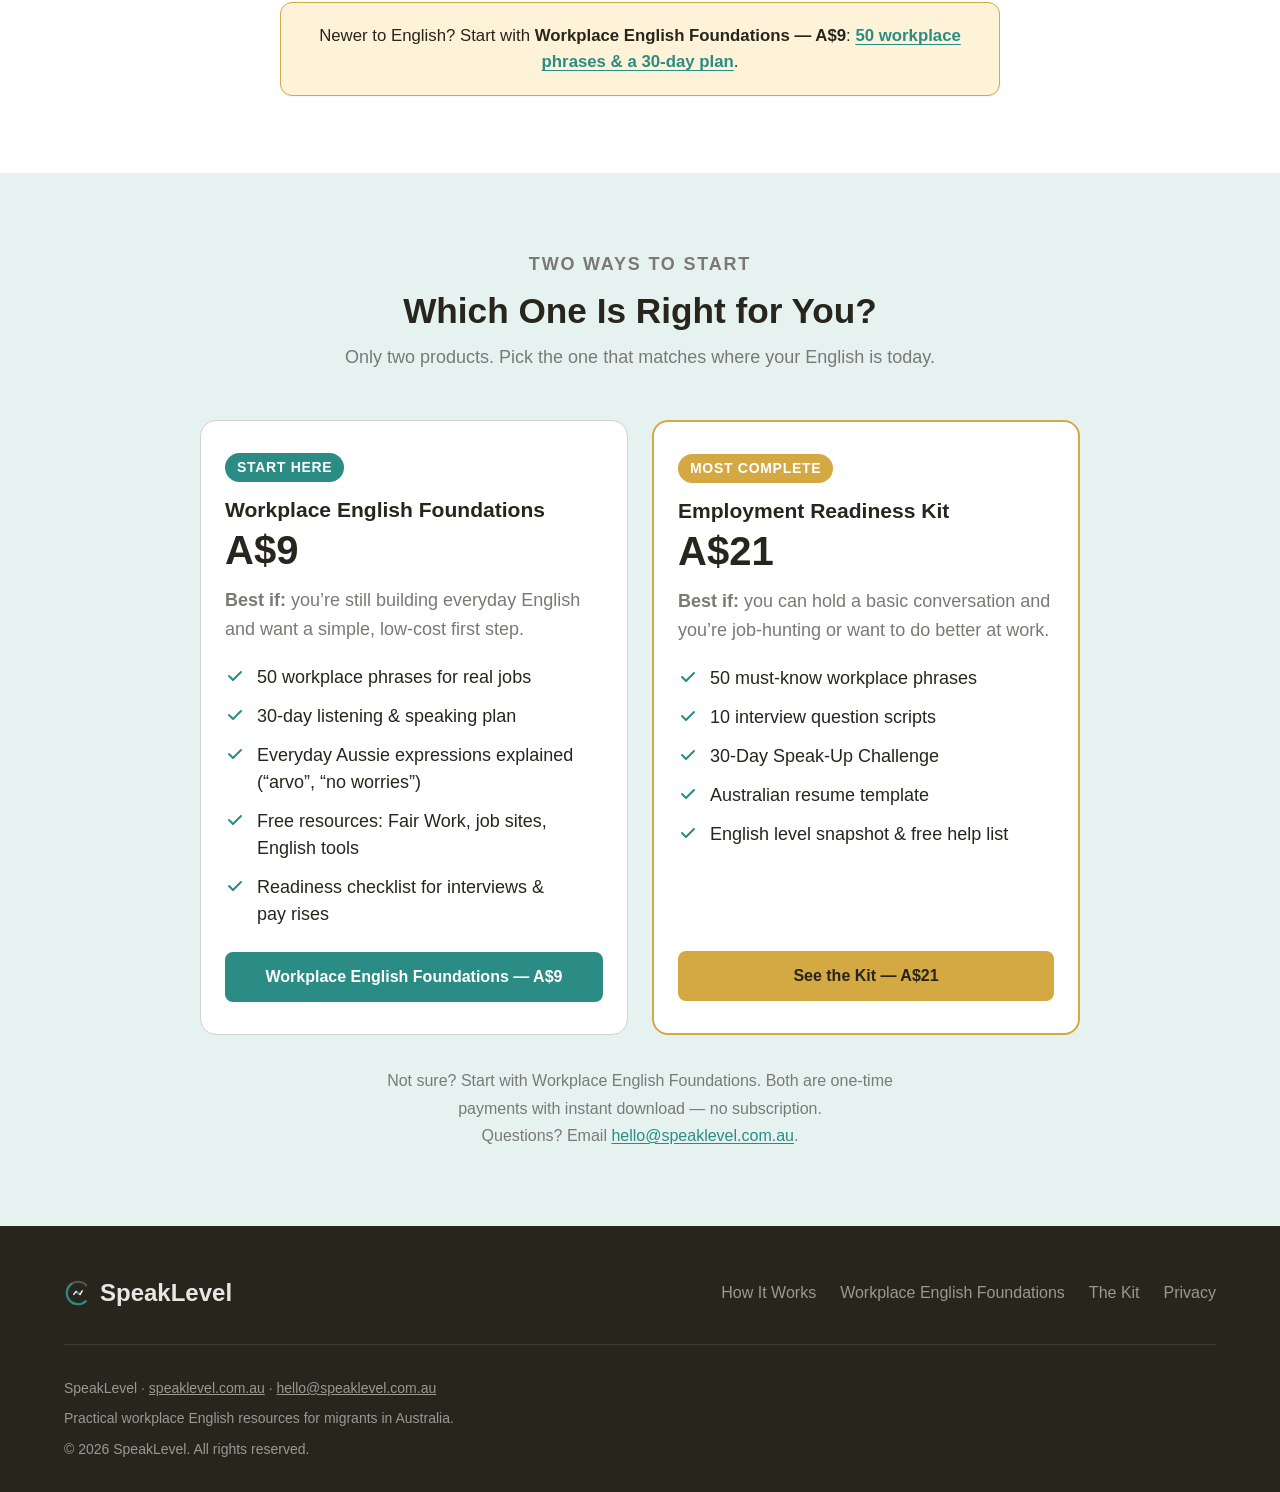
==== commit 8e9fd3f4: "Kit price A$21; make every Kit claim match the actual PDF - Kit price A$97 -> A$21 everywhere (butto" ====
--- a/index.html
+++ b/index.html
@@ -4,7 +4,7 @@
   <meta charset="UTF-8">
   <meta name="viewport" content="width=device-width, initial-scale=1.0">
   <title>SpeakLevel — Workplace English for Migrants in Australia</title>
-  <meta name="description" content="SpeakLevel helps migrants in Australia get job-ready with workplace English — interviews, meetings, phone calls, emails, and Australian workplace culture.">
+  <meta name="description" content="SpeakLevel helps migrants in Australia get job-ready with workplace English — 50 must-know phrases, interview scripts, an Australian resume template and a 30-day speaking challenge.">
   <link rel="canonical" href="https://speaklevel.com.au/">
   <link rel="icon" href="./favicon.svg" type="image/svg+xml">
   <link rel="icon" href="./favicon-32.png" type="image/png" sizes="32x32">
@@ -14,7 +14,7 @@
   <meta property="og:locale" content="en_AU">
   <meta property="og:type" content="website">
   <meta property="og:title" content="SpeakLevel — Workplace English for Migrants in Australia">
-  <meta property="og:description" content="Workplace English that helps migrants get hired and fairly paid in Australia — interviews, meetings, phone calls and the unwritten rules.">
+  <meta property="og:description" content="Practical workplace English for migrants in Australia — phrases, interview scripts, an Australian resume template and a 30-day speaking challenge.">
   <meta property="og:url" content="https://speaklevel.com.au/">
   <meta property="og:image" content="https://speaklevel.com.au/og-image.png">
   <meta property="og:image:width" content="1200">
@@ -22,7 +22,7 @@
   <meta property="og:image:alt" content="SpeakLevel — Workplace English for migrants in Australia">
   <meta name="twitter:card" content="summary_large_image">
   <meta name="twitter:title" content="SpeakLevel — Workplace English for Migrants in Australia">
-  <meta name="twitter:description" content="Workplace English that helps migrants get hired and fairly paid in Australia — interviews, meetings, phone calls and the unwritten rules.">
+  <meta name="twitter:description" content="Practical workplace English for migrants in Australia — phrases, interview scripts, an Australian resume template and a 30-day speaking challenge.">
   <meta name="twitter:image" content="https://speaklevel.com.au/og-image.png">
   <script>try{var t=localStorage.getItem("sl-theme");if(t==="dark"||t==="light")document.documentElement.setAttribute("data-theme",t)}catch(e){}</script>
   <link rel="stylesheet" href="https://api.fontshare.com/v2/css?f[]=cabinet-grotesk@500,700,800&f[]=satoshi@400,500,700&display=swap">
@@ -36,7 +36,7 @@
     "email": "hello@speaklevel.com.au",
     "description": "Practical workplace English resources for migrants in Australia.",
     "areaServed": "Australia",
-    "priceRange": "A$9–A$97"
+    "priceRange": "A$9–A$21"
   }
   </script>
 </head>
@@ -89,7 +89,7 @@
           <div class="hero-text">
             <span class="chip chip--teal" style="margin-bottom:var(--space-4)">For Migrants in Australia</span>
             <h1>You Speak English. But Australian Workplaces Still Feel Closed.</h1>
-            <p class="hero-sub">SpeakLevel gives you the workplace English migrants actually need — interviews, meetings, phone calls, and the unwritten rules of Australian jobs.</p>
+            <p class="hero-sub">SpeakLevel gives you the workplace English migrants actually need — for interviews, customers, team meetings and everyday conversations at work.</p>
             <div class="hero-ctas">
               <a href="https://payhip.com/b/gx4bk" target="_blank" rel="noopener noreferrer" class="btn btn--primary btn--lg">Workplace English Foundations</a>
               <a href="./kit.html" class="btn btn--amber btn--lg">Employment Readiness Kit</a>
@@ -120,7 +120,7 @@
                   <span class="hero-journey-dot hero-journey-dot--end"></span>
                   <div class="hero-journey-text">
                     <span class="hero-journey-title">In 90 days</span>
-                    <span class="hero-journey-sub">Job-ready &middot; fairly paid</span>
+                    <span class="hero-journey-sub">Job-ready &middot; applying with confidence</span>
                   </div>
                 </div>
               </div>
@@ -152,7 +152,7 @@
         <div class="section-header">
           <p class="eyebrow">Make It Personal</p>
           <h2>What Industry Are You In?</h2>
-          <p>The English you need depends on your work. Here's what the Kit helps you handle in each industry.</p>
+          <p>The English you need depends on your work. Here's how the Kit helps in each industry.</p>
         </div>
         <div class="industries-grid">
 
@@ -163,9 +163,9 @@
             <h3>Hospitality, Retail &amp; Customer Service</h3>
             <p>Cafés, restaurants, shops, call centres, front-of-house roles.</p>
             <ul class="check-list" role="list">
-              <li>Greeting customers naturally</li>
-              <li>Handling complaints calmly</li>
-              <li>Australian small-talk that builds tips</li>
+              <li>Phrases for talking to customers</li>
+              <li>Answering &ldquo;How do you handle difficult customers?&rdquo;</li>
+              <li>Greetings and starting your shift</li>
             </ul>
             <span class="industry-cta">See what&rsquo;s in the Kit <span aria-hidden="true">&rarr;</span></span>
           </a>
@@ -177,9 +177,9 @@
             <h3>Healthcare, Aged Care &amp; Disability</h3>
             <p>Nursing, support work, allied health, NDIS roles.</p>
             <ul class="check-list" role="list">
-              <li>Documenting handovers clearly</li>
-              <li>Speaking to families with care</li>
-              <li>Australian medical terminology</li>
+              <li>Example aged care resume to follow</li>
+              <li>Asking for help when you&rsquo;re unsure</li>
+              <li>Handling mistakes professionally</li>
             </ul>
             <span class="industry-cta">See what&rsquo;s in the Kit <span aria-hidden="true">&rarr;</span></span>
           </a>
@@ -191,9 +191,9 @@
             <h3>Trades, Construction &amp; Logistics</h3>
             <p>Warehousing, delivery, building, electrical, plumbing.</p>
             <ul class="check-list" role="list">
-              <li>Site safety conversations</li>
-              <li>Toolbox talks &amp; instructions</li>
+              <li>Checking you&rsquo;re doing the job right</li>
               <li>Asking for help without losing face</li>
+              <li>Interview answers about shifts &amp; availability</li>
             </ul>
             <span class="industry-cta">See what&rsquo;s in the Kit <span aria-hidden="true">&rarr;</span></span>
           </a>
@@ -236,8 +236,8 @@
 
         </div>
         <div class="try-cta-row">
-          <a href="./kit.html" class="btn btn--amber btn--lg">Get 200+ Phrases — Inside the Kit</a>
-          <p class="try-cta-sub">Real scripts for meetings, emails, phone calls, interviews, and mistakes at work.</p>
+          <a href="./kit.html" class="btn btn--amber btn--lg">See What&rsquo;s Inside the Kit</a>
+          <p class="try-cta-sub">50 must-know phrases, 10 interview scripts, a resume template and a 30-day speaking challenge.</p>
         </div>
       </div>
     </section>
@@ -269,7 +269,7 @@
             <ul class="check-list" role="list">
               <li>Scripts ready for the conversations that used to scare you</li>
               <li>Meeting language that lets you contribute</li>
-              <li>Cleaner, more confident emails</li>
+              <li>A resume ready to send</li>
             </ul>
           </div>
 
@@ -279,7 +279,7 @@
             <p class="journey-stage-mood">Taken seriously at work.</p>
             <ul class="check-list" role="list">
               <li>Interview answers that get callbacks</li>
-              <li>Negotiating pay without backing down</li>
+              <li>Applying for jobs with your own Australian-style resume</li>
               <li>Your voice in the room — every time</li>
             </ul>
           </div>
@@ -296,32 +296,31 @@
       <div class="container">
         <div class="section-header">
           <p class="eyebrow">Honest Pricing</p>
-          <h2>Less Than One Week of Coffee &amp; Lunch</h2>
-          <p>The Kit is A$97 — once. Here's what that buys you:</p>
+          <h2>Less Than One Lunch Break</h2>
+          <p>The Kit is A$21 — once. Here's what that buys you:</p>
         </div>
         <div class="cost-grid">
 
           <div class="cost-card cost-card--muted">
-            <p class="cost-label">A typical work week</p>
+            <p class="cost-label">One lunch break</p>
             <ul class="cost-list" role="list">
-              <li><span class="cost-item">5 coffees</span><span class="cost-amount">A$25</span></li>
-              <li><span class="cost-item">3 lunches out</span><span class="cost-amount">A$60</span></li>
-              <li><span class="cost-item">2 takeaways</span><span class="cost-amount">A$28</span></li>
-            </ul>
-            <p class="cost-total">Total: A$113 — gone in 7 days.</p>
+              <li><span class="cost-item">Lunch out</span><span class="cost-amount">A$17</span></li>
+              <li><span class="cost-item">Coffee</span><span class="cost-amount">A$5.50</span></li>
+            </ul>
+            <p class="cost-total">Total: A$22.50 — gone in an hour.</p>
           </div>
 
           <div class="cost-card cost-card--featured">
             <span class="chip chip--amber">One-Time Purchase</span>
             <p class="cost-label">Employment Readiness Kit</p>
             <ul class="cost-list" role="list">
-              <li><span class="cost-item">200+ workplace phrases</span><span class="cost-check">&#10003;</span></li>
+              <li><span class="cost-item">50 must-know workplace phrases</span><span class="cost-check">&#10003;</span></li>
               <li><span class="cost-item">10 interview question scripts</span><span class="cost-check">&#10003;</span></li>
               <li><span class="cost-item">30-Day Speak-Up Challenge</span><span class="cost-check">&#10003;</span></li>
-              <li><span class="cost-item">Australian resume template</span><span class="cost-check">&#10003;</span></li>
-              <li><span class="cost-item">Aussie slang &amp; culture decoder</span><span class="cost-check">&#10003;</span></li>
-            </ul>
-            <p class="cost-total cost-total--featured">A$97 — yours forever.</p>
+              <li><span class="cost-item">Australian resume template + example</span><span class="cost-check">&#10003;</span></li>
+              <li><span class="cost-item">English level snapshot</span><span class="cost-check">&#10003;</span></li>
+            </ul>
+            <p class="cost-total cost-total--featured">A$21 — yours forever.</p>
             <a href="./kit.html" class="btn btn--amber btn--full">Get the Kit Now</a>
           </div>
 
@@ -351,7 +350,7 @@
             <ul class="check-list" role="list">
               <li>50 workplace phrases for real jobs</li>
               <li>30-day listening &amp; speaking plan</li>
-              <li>15 Aussie workplace expressions, explained</li>
+              <li>Everyday Aussie expressions explained (&ldquo;arvo&rdquo;, &ldquo;no worries&rdquo;)</li>
               <li>Free resources: Fair Work, job sites, English tools</li>
               <li>Readiness checklist for interviews &amp; pay rises</li>
             </ul>
@@ -361,16 +360,16 @@
           <div class="choose-card choose-card--featured">
             <span class="chip chip--amber">Most complete</span>
             <h3>Employment Readiness Kit</h3>
-            <p class="choose-price">A$97</p>
+            <p class="choose-price">A$21</p>
             <p class="choose-for"><strong>Best if:</strong> you can hold a basic conversation and you&rsquo;re job-hunting or want to do better at work.</p>
             <ul class="check-list" role="list">
-              <li>200+ workplace phrases</li>
+              <li>50 must-know workplace phrases</li>
               <li>10 interview question scripts</li>
               <li>30-Day Speak-Up Challenge</li>
               <li>Australian resume template</li>
-              <li>Aussie slang &amp; culture decoder</li>
-            </ul>
-            <a href="./kit.html" class="btn btn--amber btn--full">See the Kit — A$97</a>
+              <li>English level snapshot &amp; free help list</li>
+            </ul>
+            <a href="./kit.html" class="btn btn--amber btn--full">See the Kit — A$21</a>
           </div>
 
         </div>
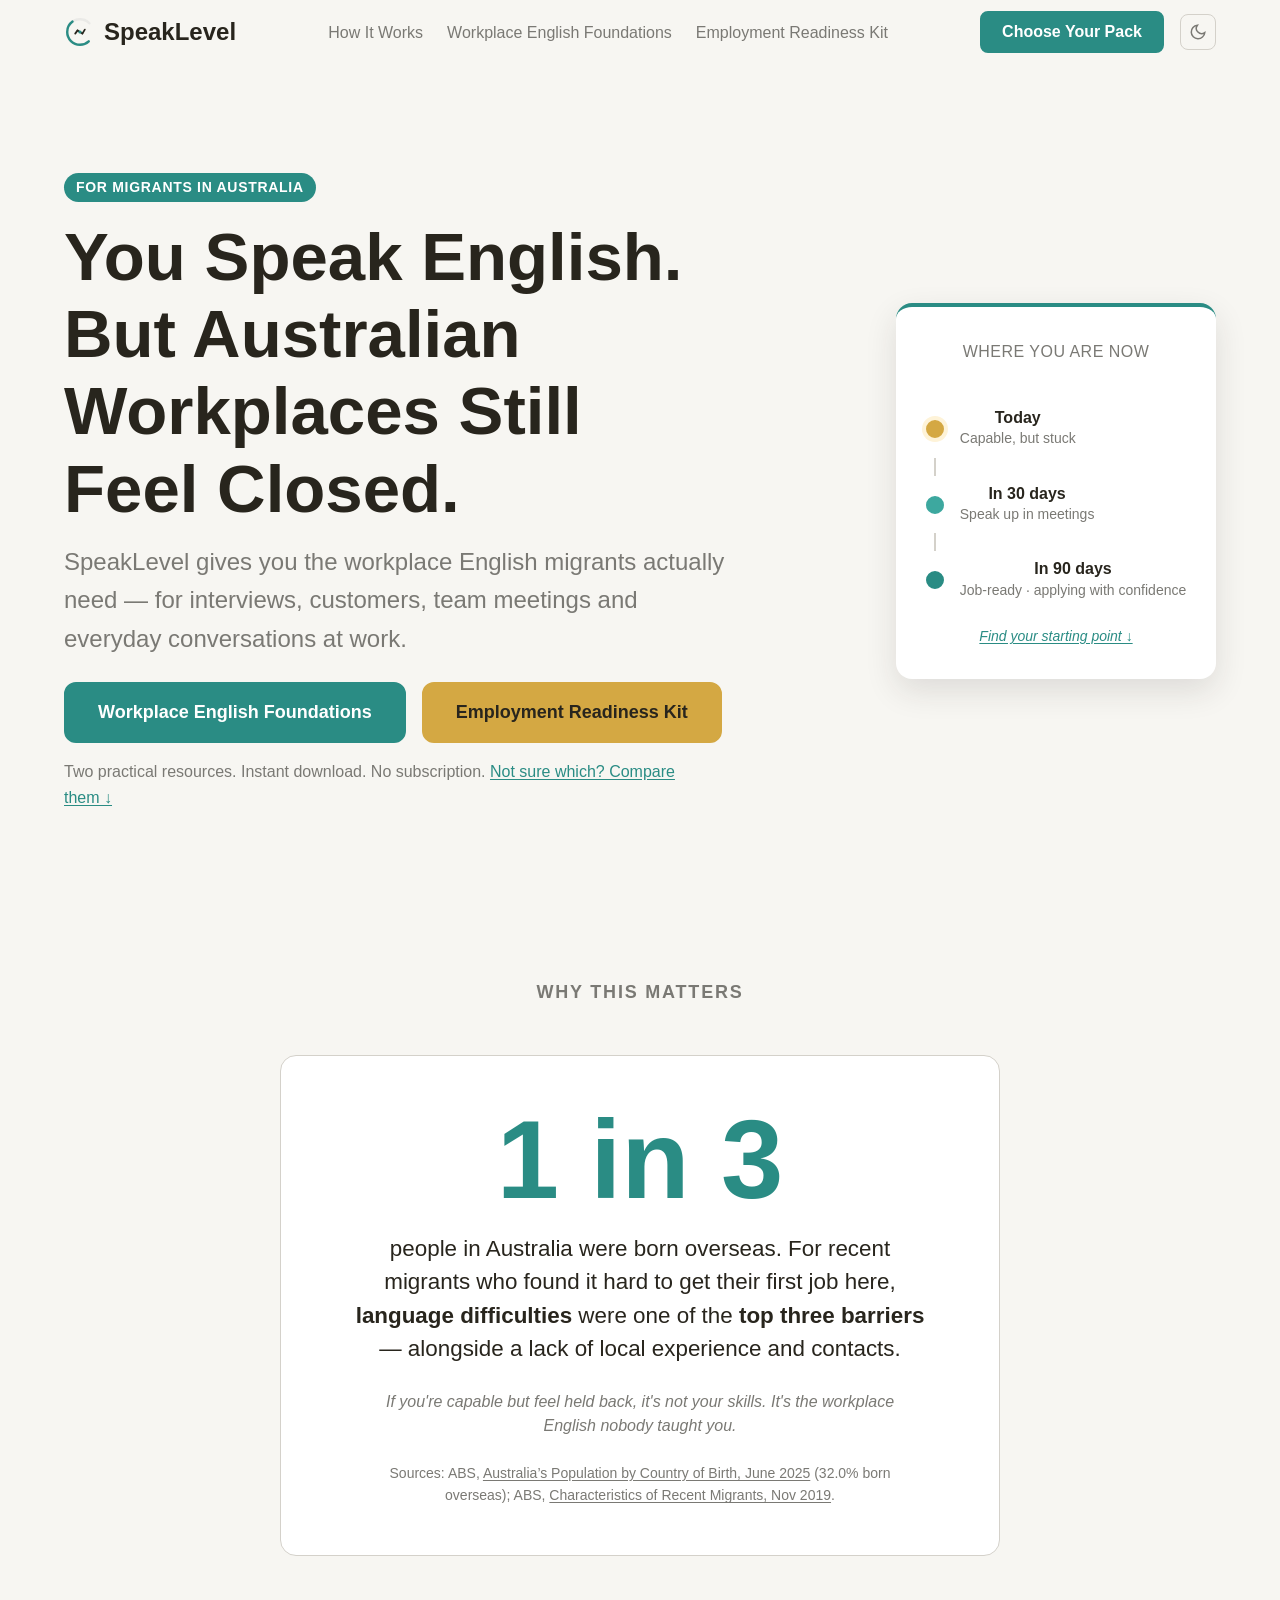
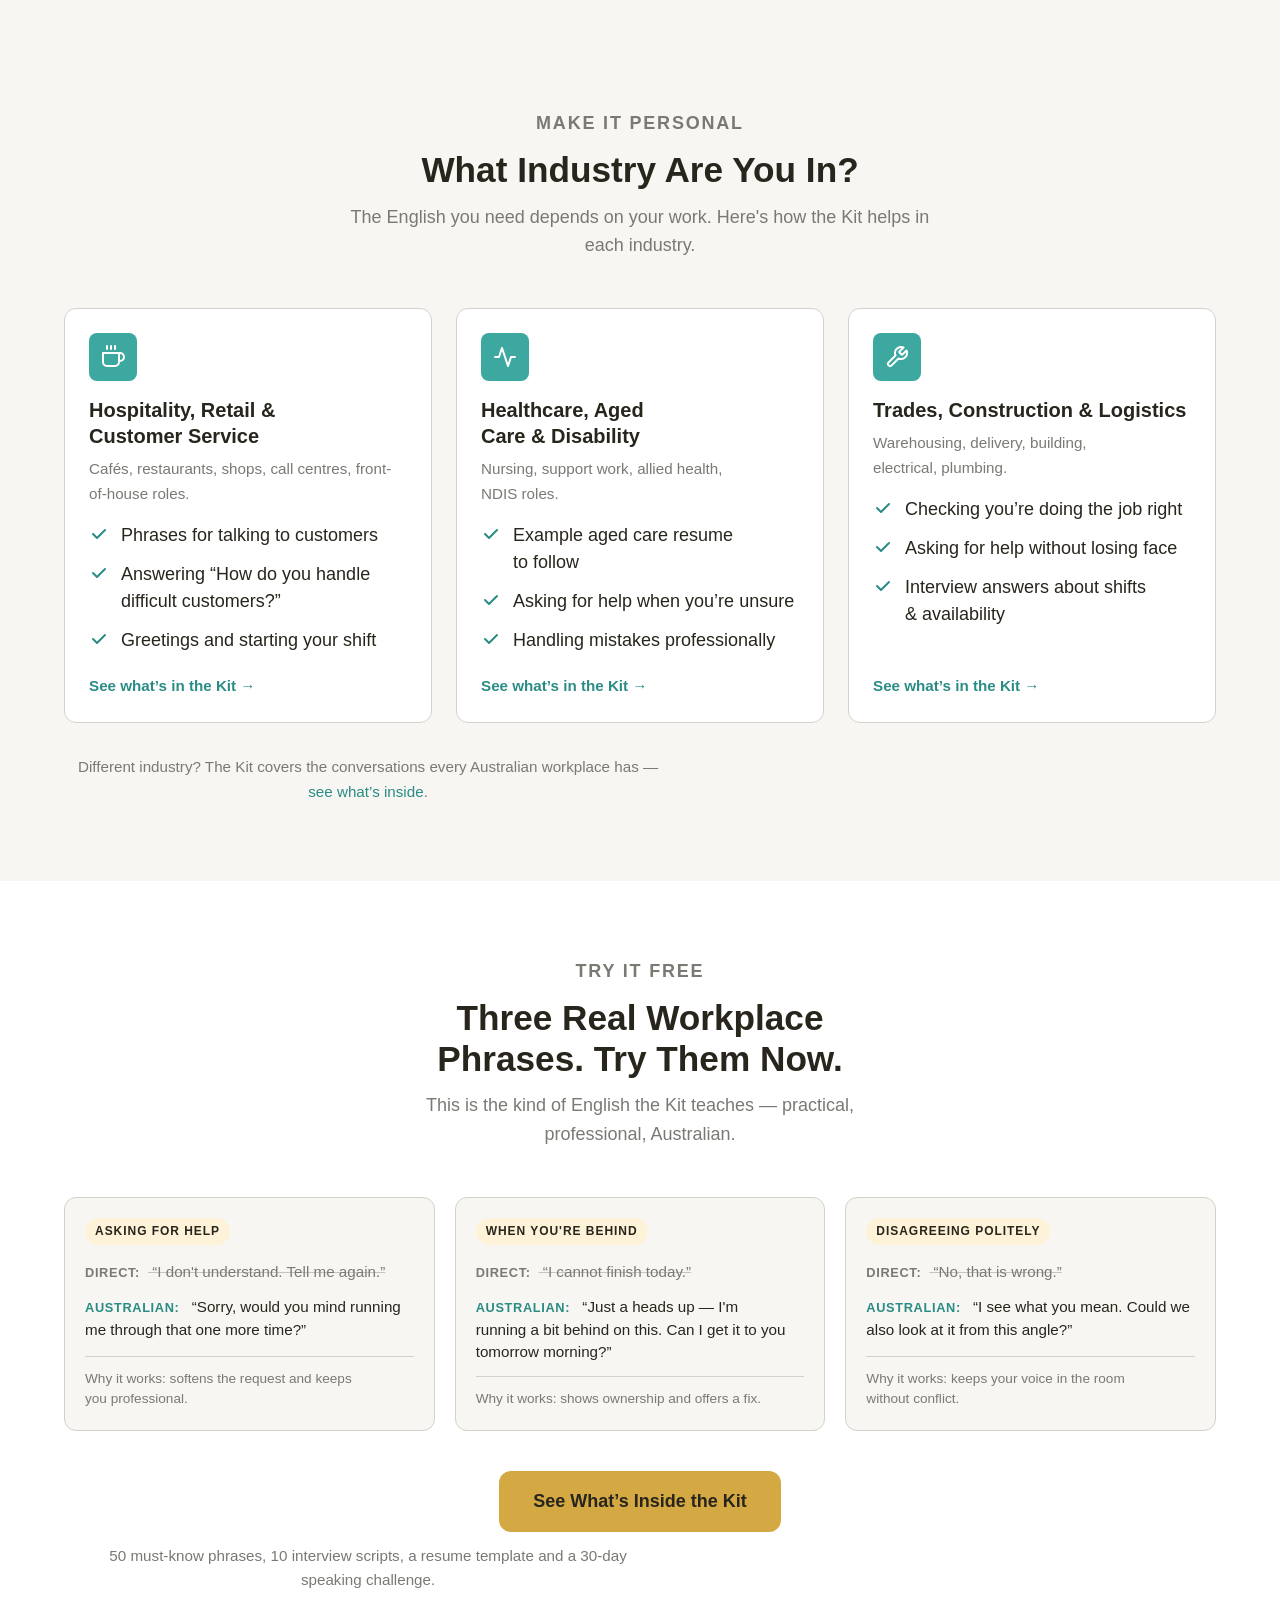
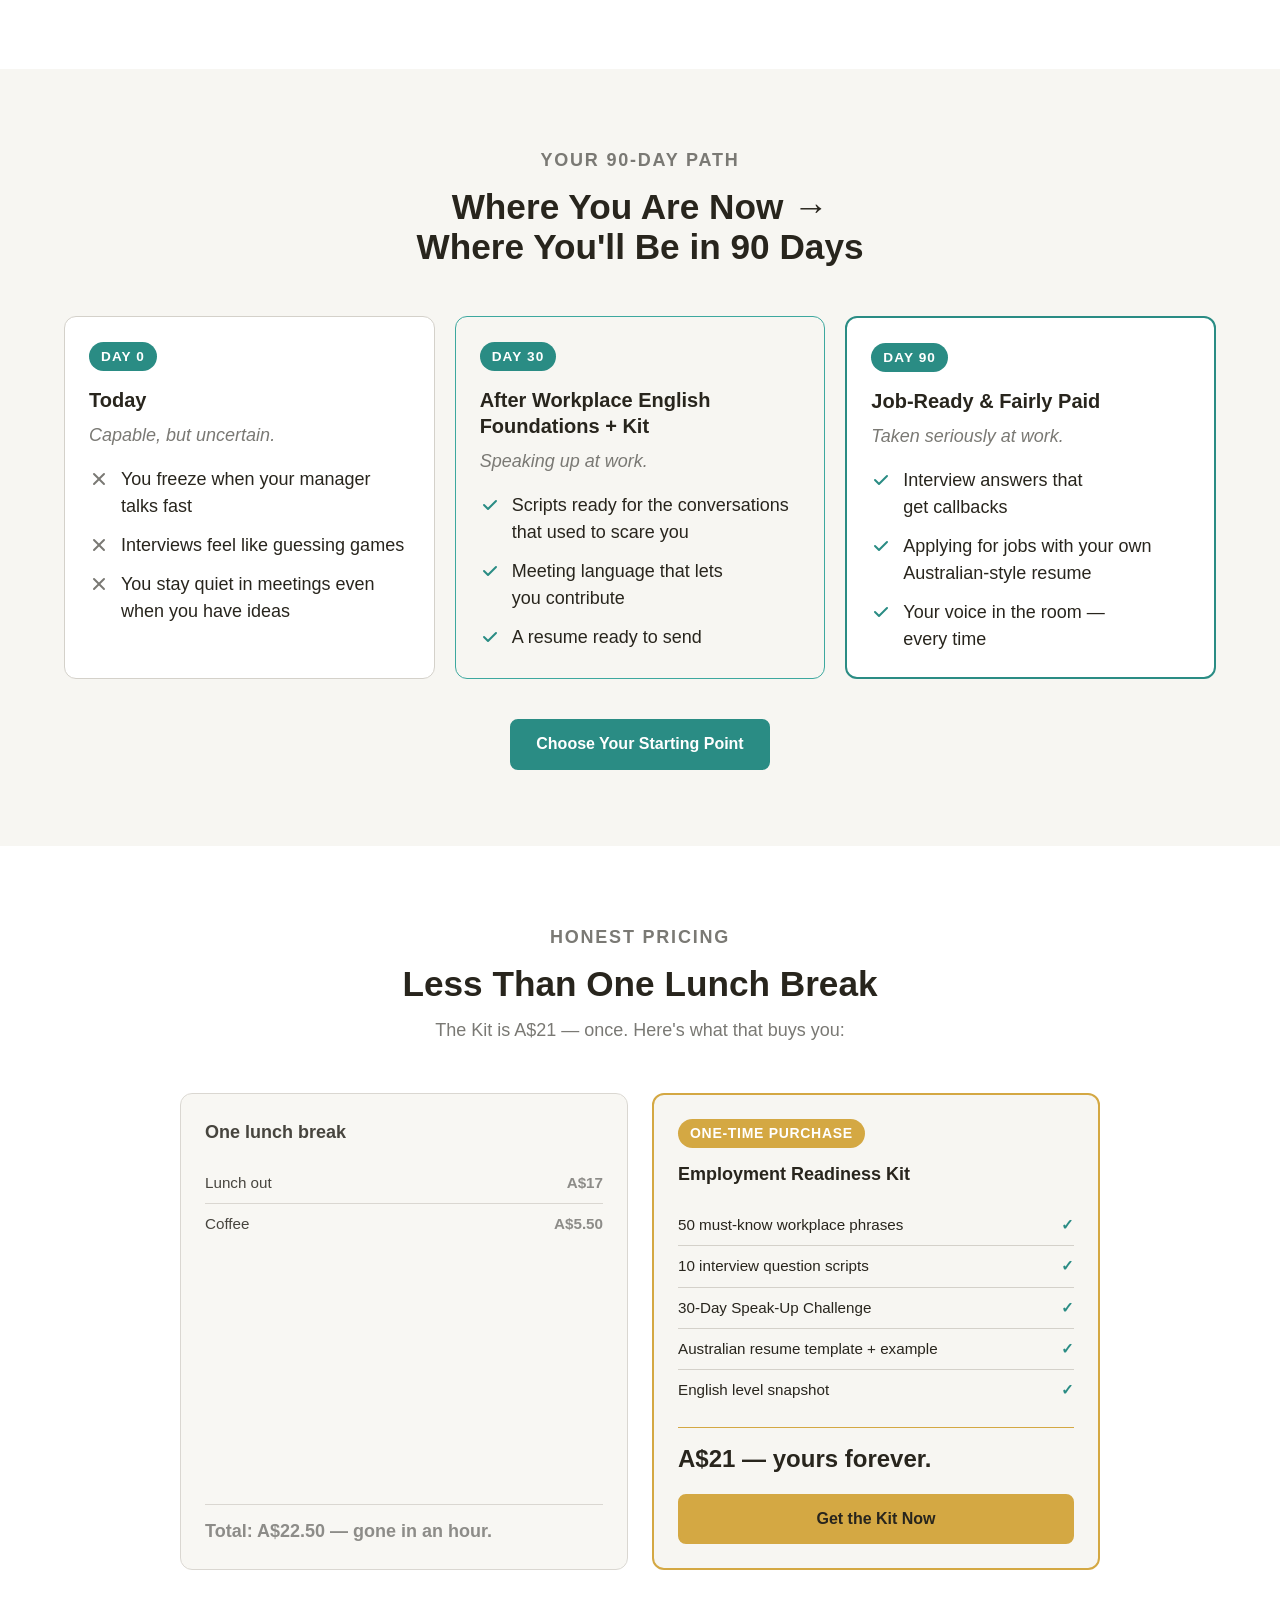
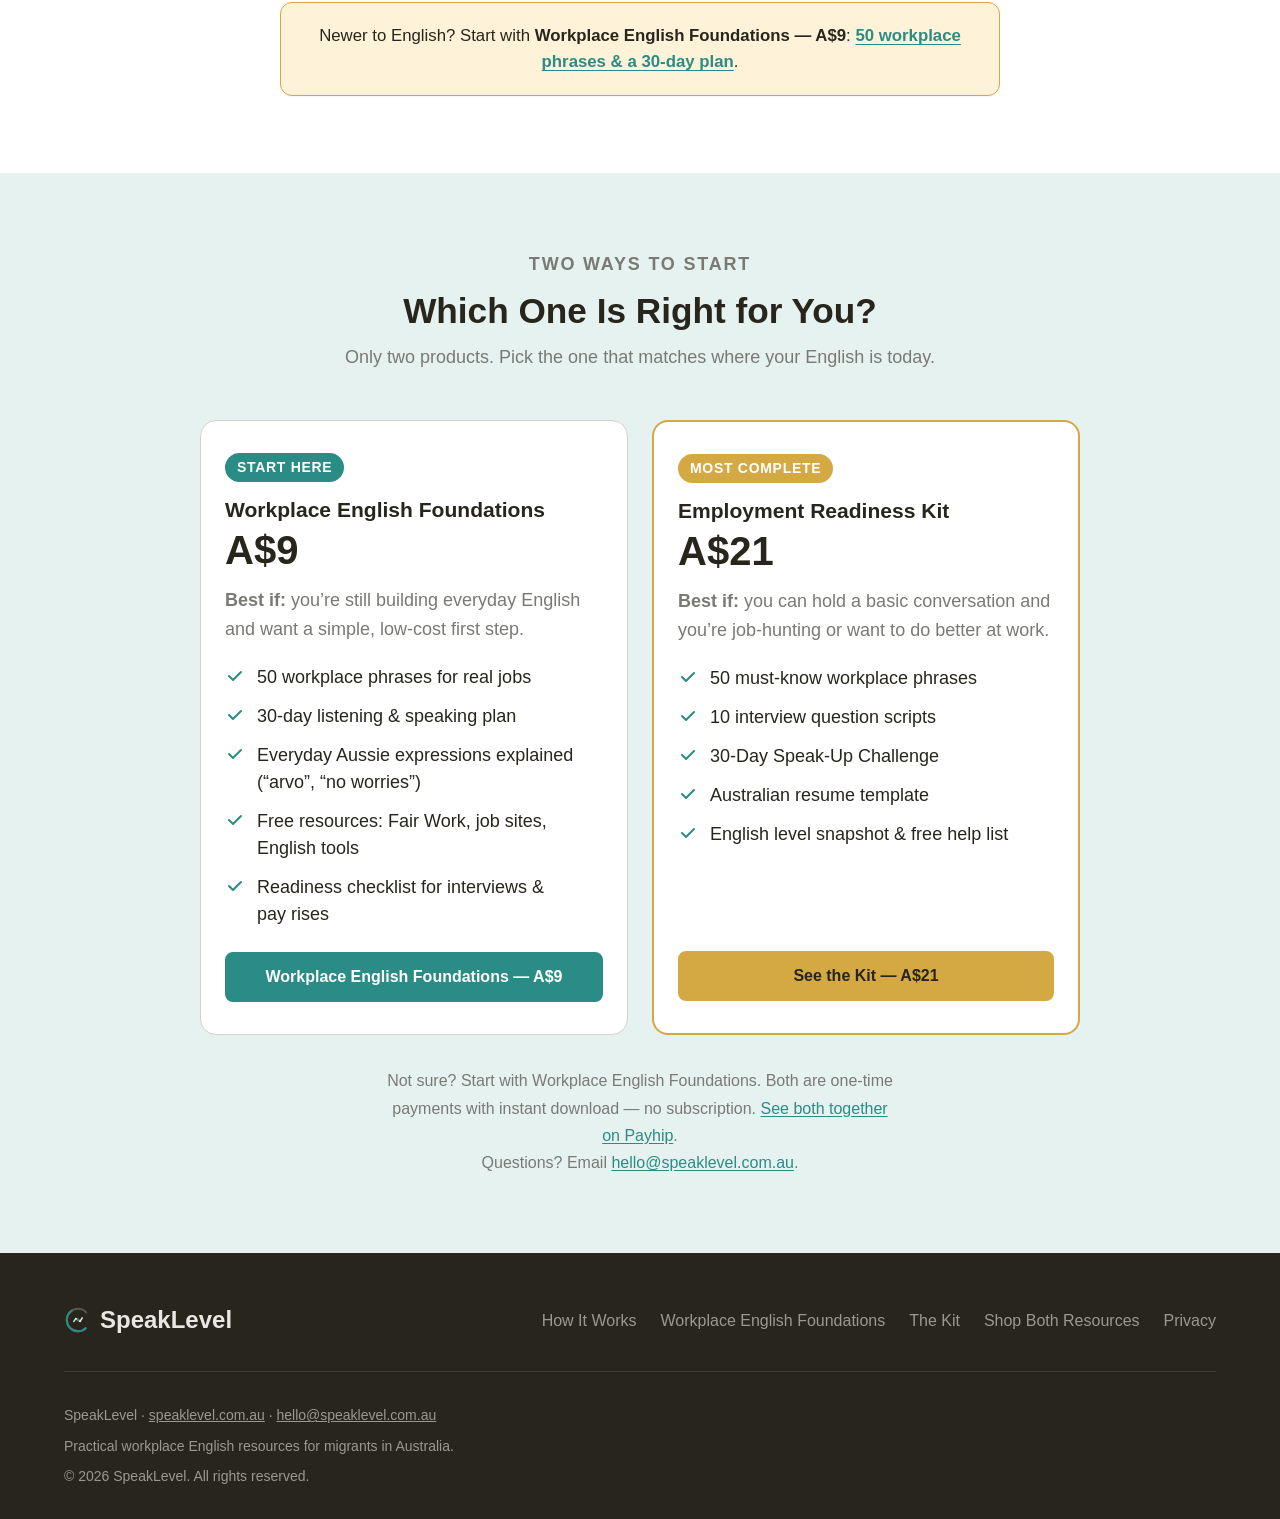
==== commit 0dd814bc: "Add 'Shop Both Resources' link to Payhip Job-Ready English collection Co-Authored-By: Claude Opus 5." ====
--- a/index.html
+++ b/index.html
@@ -374,7 +374,7 @@
 
         </div>
 
-        <p class="choose-foot">Not sure? Start with Workplace English Foundations. Both are one-time payments with instant download &mdash; no subscription.<br>Questions? Email <a href="mailto:hello@speaklevel.com.au">hello@speaklevel.com.au</a>.</p>
+        <p class="choose-foot">Not sure? Start with Workplace English Foundations. Both are one-time payments with instant download &mdash; no subscription. <a href="https://payhip.com/SpeakLevel/collection/job-ready-english" target="_blank" rel="noopener noreferrer">See both together on Payhip</a>.<br>Questions? Email <a href="mailto:hello@speaklevel.com.au">hello@speaklevel.com.au</a>.</p>
       </div>
     </section>
 
@@ -399,6 +399,7 @@
           <li><a href="./index.html#how-it-works">How It Works</a></li>
           <li><a href="https://payhip.com/b/gx4bk" target="_blank" rel="noopener noreferrer">Workplace English Foundations</a></li>
           <li><a href="./kit.html">The Kit</a></li>
+          <li><a href="https://payhip.com/SpeakLevel/collection/job-ready-english" target="_blank" rel="noopener noreferrer">Shop Both Resources</a></li>
           <li><a href="./privacy.html">Privacy</a></li>
         </ul>
       </div>
